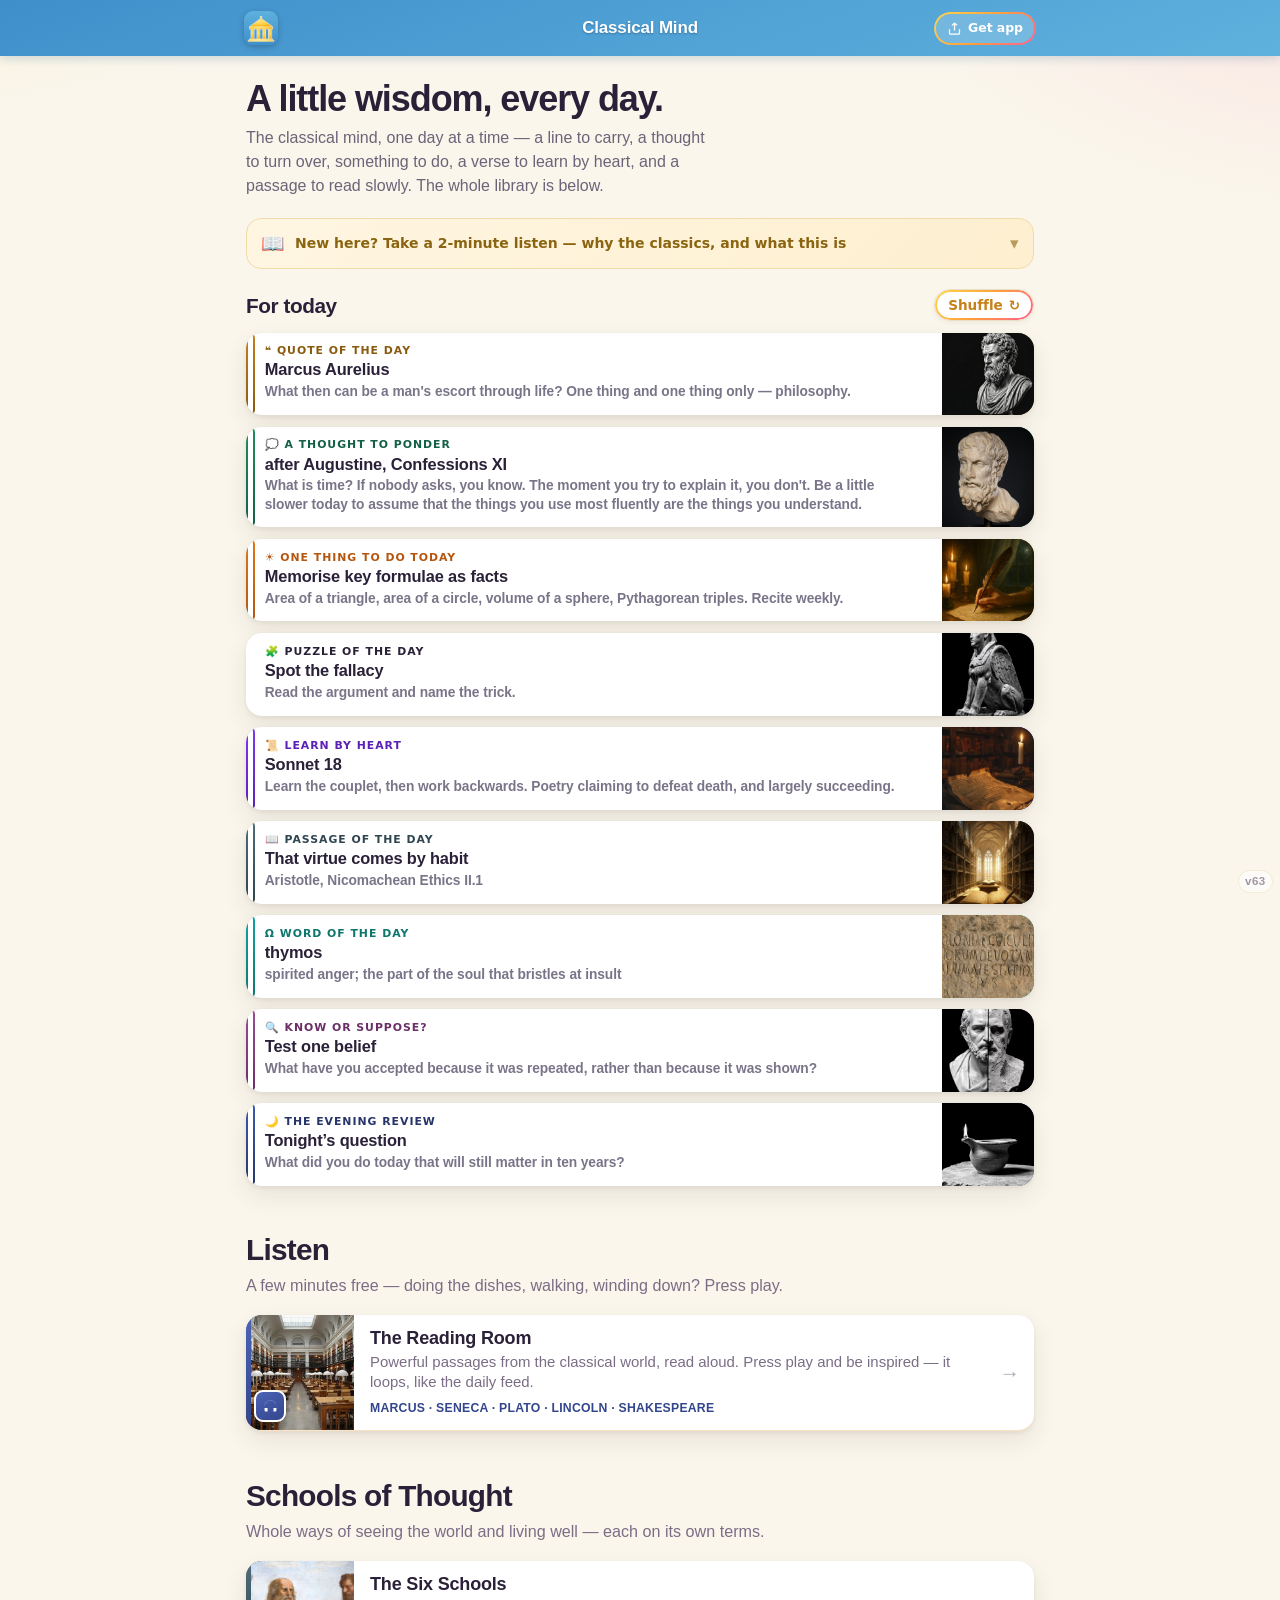
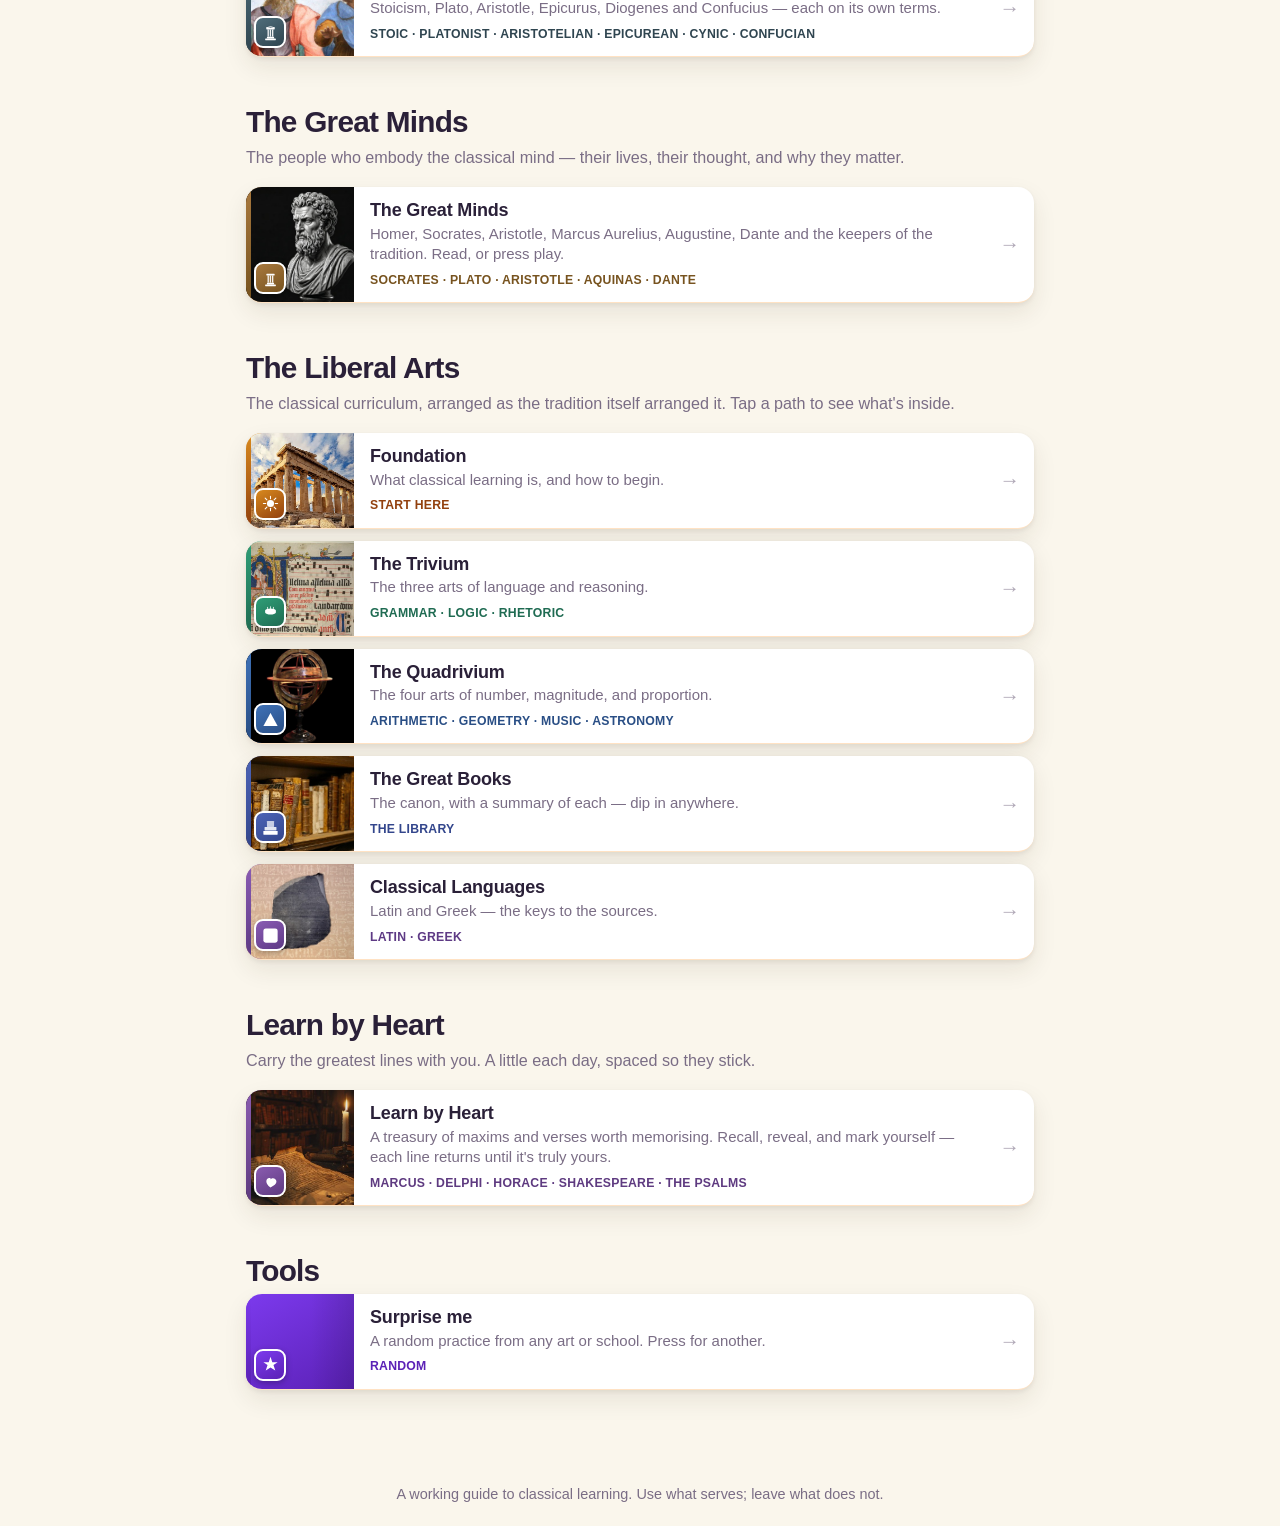
==== index.html @ 376ff067 "The toggle now reloads: iOS samples the status bar colour once per page load The user has been descr" ====
<!DOCTYPE html>
<html lang="en">
<head>
  <meta charset="UTF-8">
  <meta name="viewport" content="width=device-width, initial-scale=1.0, viewport-fit=cover">
  <meta name="theme-color" content="#3F8FCB">
  <title>Classical Mind — a little wisdom every day</title>
  <link rel="manifest" href="manifest.json">
  <link rel="icon" type="image/png" href="icon-192.png">
  <link rel="apple-touch-icon" href="apple-touch-icon.png">
  <link rel="stylesheet" href="assets/style.css?v63">
  <style>
    /* ---- App bar ---- */
    body{ --gold:#E7A83C; --gold-deep:#C6811A; --grad-gold:linear-gradient(135deg,#E7A83C,#C6811A);
          --sky:#5FB1DD; --sky-deep:#3F8FCB; --grad-sky-app:linear-gradient(160deg,#3F8FCB,#5FB1DD); }   /* starts at --chrome so the band and the bar meet with no seam */
    .appbar{ background:var(--grad-sky-app); box-shadow:0 2px 10px rgba(31,90,140,.22); position:sticky; top:0; z-index:40; }
    .appbar .row{ display:grid; grid-template-columns:1fr auto 1fr; align-items:center; height:56px; max-width:820px; margin:0 auto; padding:0 14px; }
    .appbar .abico{ width:34px; height:34px; border-radius:9px; justify-self:start; box-shadow:0 2px 6px rgba(0,0,0,.22); }
    .appbar .brand{ justify-self:center; font-weight:800; font-size:17px; letter-spacing:-.01em; color:#fff; text-shadow:0 1px 2px rgba(18,58,96,.4); }
    .appbar .hbtn{ justify-self:end; display:inline-flex; align-items:center; gap:6px; color:#fff; background:rgba(255,255,255,.18); border:0; cursor:pointer; font:700 12.5px/1 -apple-system,system-ui,sans-serif; padding:9px 13px; border-radius:999px; }
    .appbar .hbtn svg{ width:15px; height:15px; }
    @media(max-width:440px){ .appbar .hbtn span{ display:none; } }

    .launcher-main{ max-width:820px; margin:0 auto; padding:18px 16px 40px; }

    /* ---- Compact hero ---- */
    .cm-hero{ margin:6px 0 20px; }
    .cm-hero h1{ font-weight:800; font-size:clamp(26px,6.5vw,36px); letter-spacing:-.03em; line-height:1.05; margin:0; color:var(--ink,#2A2038); }
    .cm-hero p{ margin:.5em 0 0; font-size:16px; line-height:1.5; color:#6b6478; max-width:52ch; }

    /* ---- "New here?" welcome ---- */
    .welcome{ margin:0 0 20px; border-radius:15px; overflow:hidden; background:linear-gradient(135deg,#FFF6E2,#FDEFCF); border:1.5px solid #F0DCA8; }
    .welcome[open]{ background:var(--paper-card); border-color:#EADFC6; box-shadow:0 2px 4px rgba(60,45,20,.06),0 10px 24px rgba(60,45,20,.08); }
    .welcome-sum{ list-style:none; cursor:pointer; display:flex; align-items:center; gap:10px; padding:12px 14px; color:#8A6410; }
    .welcome-sum::-webkit-details-marker{ display:none; }
    .welcome[open] .welcome-sum{ color:var(--ink,#2A2038); border-bottom:1px solid #EADFC6; }
    .wl-badge{ font-size:19px; line-height:1; }
    .wl-sumtxt{ flex:1; font:600 14px/1.35 -apple-system,system-ui,sans-serif; } .wl-sumtxt b{ font-weight:800; }
    .wl-chev{ transition:transform .2s; opacity:.6; } .welcome[open] .wl-chev{ transform:rotate(180deg); }
    .welcome-body{ padding:14px 15px 16px; font-size:15px; line-height:1.55; color:#4d4658; }
    .welcome-body p{ margin:0 0 .7em; } .welcome-body p:last-child{ margin-bottom:0; }
    .welcome-body b{ color:var(--ink,#2A2038); }
    .wl-play{ display:inline-flex; align-items:center; gap:9px; border:0; cursor:pointer; background:var(--grad-sky-app); color:#fff; font:800 14.5px -apple-system,system-ui,sans-serif; padding:.7em 1.25em; border-radius:999px; margin:0 0 13px; box-shadow:0 4px 13px rgba(46,132,189,.32); transition:transform .15s ease; }
    .wl-play:hover{ transform:translateY(-1px); } .wl-play:active{ transform:scale(.97); }
    .wl-play:disabled{ opacity:.55; cursor:default; box-shadow:none; }
    .wl-play .wl-play-ic{ font-size:11px; }

    /* ---- "For today" feed ---- */
    .today-head{ display:flex; align-items:center; justify-content:space-between; margin:0 0 12px; }
    .daily-lead{ font-weight:800; font-size:1.22em; letter-spacing:-.02em; color:var(--ink,#2A2038); }
    .today-shuffle{ cursor:pointer; font:800 .8em -apple-system,system-ui,sans-serif; color:var(--gold-deep); background:var(--paper-card); border:1.5px solid #EADFC6; border-radius:999px; display:inline-flex; gap:.45em; align-items:center; padding:.5em .95em; box-shadow:0 2px 4px rgba(60,45,20,.06); transition:transform .15s ease, border-color .15s ease; }
    .today-shuffle:hover{ border-color:var(--gold); } .today-shuffle:active{ transform:scale(.95); }
    .today-list{ display:flex; flex-direction:column; gap:.7em; margin-bottom:30px; }
    .today-bar{ position:relative; display:flex; align-items:stretch; width:100%; border:none; padding:0; cursor:pointer; text-align:left; background:var(--paper-card); border-radius:16px; overflow:hidden; box-shadow:0 2px 4px rgba(60,45,20,.07),0 10px 24px rgba(60,45,20,.09); transition:transform .15s cubic-bezier(0.34,1.56,0.64,1), box-shadow .15s ease; }
    .today-bar::before{ content:""; position:absolute; left:0; top:0; bottom:0; width:5px; z-index:3; background:linear-gradient(180deg,var(--tc),var(--tcd)); }
    .today-bar:hover{ transform:translateY(-2px); box-shadow:0 6px 16px rgba(60,45,20,.13); }
    .today-bar:active{ transform:scale(.99); }
    .today-bar .tb-text{ flex:1; min-width:0; padding:.85em 1em .85em 1.2em; display:flex; flex-direction:column; justify-content:center; gap:.22em; }
    .today-bar .tb-kicker{ font:800 .64rem/1 -apple-system,system-ui,sans-serif; letter-spacing:.09em; text-transform:uppercase; color:var(--tcd); display:inline-flex; gap:.4em; align-items:center; }
    .today-bar .tb-title{ font-weight:800; font-size:1.05em; letter-spacing:-.01em; color:var(--ink,#2A2038); line-height:1.18; overflow:hidden; text-overflow:ellipsis; white-space:nowrap; }
    .today-bar .tb-teaser{ font-size:.88em; color:#7a7488; line-height:1.34; display:-webkit-box; -webkit-line-clamp:2; -webkit-box-orient:vertical; overflow:hidden; }
    .today-bar .tb-photo{ flex:none; width:92px; align-self:stretch; position:relative; overflow:hidden; background:linear-gradient(150deg,var(--tc),var(--tcd)); }
    .today-bar .tb-glyph{ position:absolute; inset:0; display:grid; place-items:center; font-size:2rem; color:#fff; z-index:0; filter:drop-shadow(0 1px 2px rgba(0,0,0,.3)); }
    .today-bar .tb-photo img{ position:absolute; inset:0; width:100%; height:100%; object-fit:cover; z-index:1; }

    /* ---- Daily modal — always centred, generous space all around, scrolls inside ---- */
    .cm-modal-overlay{ position:fixed; inset:0; z-index:80; background:rgba(30,22,15,.55); backdrop-filter:blur(4px); -webkit-backdrop-filter:blur(4px); display:flex; align-items:center; justify-content:center;
      padding:max(36px,calc(env(safe-area-inset-top) + 20px)) 24px max(36px,calc(env(safe-area-inset-bottom) + 20px)); opacity:0; pointer-events:none; transition:opacity .2s ease; }
    .cm-modal-overlay.open{ opacity:1; pointer-events:auto; }
    .cm-modal{ position:relative; width:100%; max-width:440px; max-height:100%; overflow-y:auto; -webkit-overflow-scrolling:touch; background:var(--paper-card); border-radius:22px; box-shadow:0 24px 64px rgba(0,0,0,.38);
      transform:scale(.9); opacity:0; transition:transform .26s cubic-bezier(0.34,1.56,0.64,1), opacity .18s ease; }
    .cm-modal-overlay.open .cm-modal{ transform:scale(1); opacity:1; }
    .cm-mhead{ padding:22px 22px 16px; color:#fff; background:linear-gradient(140deg,var(--mc,#C6811A),var(--mcd,#8A5A0F)); }
    .cm-mkicker{ display:inline-flex; align-items:center; gap:.5em; font:800 11px/1 -apple-system,system-ui,sans-serif; letter-spacing:.1em; text-transform:uppercase; opacity:.95; }
    .cm-mtitle{ margin:.5em 0 0; font-weight:800; font-size:clamp(22px,5.5vw,28px); letter-spacing:-.02em; line-height:1.12; }
    .cm-mbody{ padding:20px 22px 26px; color:#3a3448; font-size:16px; line-height:1.6; }
    .cm-mbody p{ margin:0 0 .9em; } .cm-mbody p:last-child{ margin-bottom:0; }
    .cm-quote{ font-size:1.28em; font-weight:600; line-height:1.4; color:var(--ink,#2A2038); }
    .cm-verse{ white-space:pre-wrap; font-size:1.05em; line-height:1.55; color:var(--ink,#2A2038); }
    .cm-source{ margin-top:.4em; font-weight:700; color:var(--mcd,#8A5A0F); }
    .cm-note{ margin-top:1em; padding-top:.9em; border-top:1px solid #EEE7DA; font-size:.92em; color:#7a7488; font-style:italic; }
    .cm-word-line{ display:flex; gap:.6em; margin:0 0 .55em; font-size:.98em; }
    .cm-word-line b{ flex:none; width:5.5em; color:var(--mcd,#8A5A0F); }
    .cm-morelink{ display:inline-block; margin-top:1.1em; font:800 14px -apple-system,system-ui,sans-serif; color:#fff; background:linear-gradient(140deg,var(--mc,#C6811A),var(--mcd,#8A5A0F)); padding:.6em 1.15em; border-radius:999px; text-decoration:none; }
    .cm-opts{ display:grid; gap:.55em; margin:1.2em 0 .2em; }
    .cm-opt{ text-align:left; cursor:pointer; font:700 15px -apple-system,system-ui,sans-serif; color:var(--ink,#2A2038);
      background:var(--paper-card); border:1.8px solid #E4DED6; padding:.8em 1em; border-radius:14px; line-height:1.35;
      transition:transform .18s cubic-bezier(0.34,1.56,0.64,1), border-color .18s, background .18s; }
    .cm-opt:not(:disabled):hover{ transform:translateY(-2px); border-color:var(--mc,#D6455E); }
    .cm-opt:disabled{ cursor:default; }
    .cm-opt.right{ border-color:#1F8F5E; background:var(--ok-soft); color:var(--ok-ink); }
    .cm-opt.wrong{ opacity:.55; }
    .cm-opt.chosen.wrong{ opacity:1; border-color:#D6455E; background:var(--bad-soft); color:var(--bad-ink); }
    .cm-opt .mark{ float:right; font-weight:900; }
    .cm-explain{ margin-top:1.1em; padding:.9em 1.05em; border-radius:14px; background:var(--paper-surface);
      border-left:4px solid var(--mc,#D6455E); font-size:.97em; line-height:1.5; }
    .cm-read{ display:inline-flex; align-items:center; gap:.5em; margin-top:1.1em; margin-right:.6em; cursor:pointer; font:800 14px -apple-system,system-ui,sans-serif; color:var(--mcd,#8A5A0F); background:var(--paper-card); border:1.6px solid currentColor; padding:.55em 1.05em; border-radius:999px; }
    .cm-mclose{ position:absolute; top:14px; right:14px; z-index:2; width:34px; height:34px; border-radius:50%; border:0; cursor:pointer; background:rgba(255,255,255,.22); color:#fff; font-size:20px; line-height:34px; text-align:center; }

    /* ---- School photo tiles (Conscious Parenting style) ---- */
    .stile{ position:relative; display:block; text-decoration:none; background:var(--paper-card); border-radius:18px; overflow:hidden; box-shadow:0 2px 4px rgba(60,45,20,.07),0 12px 26px rgba(60,45,20,.10); transition:transform .16s cubic-bezier(.34,1.56,.64,1), box-shadow .16s ease; }
    .stile::before{ content:""; position:absolute; inset:0; border-radius:inherit; padding:2px; background:linear-gradient(135deg,var(--c),var(--cd)); -webkit-mask:linear-gradient(#000 0 0) content-box,linear-gradient(#000 0 0); -webkit-mask-composite:xor; mask-composite:exclude; pointer-events:none; z-index:4; }
    .stile:hover{ transform:translateY(-3px); box-shadow:0 8px 20px rgba(60,45,20,.16); }
    .stile:active{ transform:scale(.99); }
    .stile-photo{ position:relative; height:118px; background:linear-gradient(150deg,var(--c),var(--cd)); overflow:hidden; }
    .stile-photo img{ width:100%; height:100%; object-fit:cover; display:block; }
    .stile-photo::after{ content:""; position:absolute; inset:0; background:linear-gradient(180deg,rgba(0,0,0,0) 52%,rgba(0,0,0,.30)); }
    .stile-badge{ position:absolute; left:13px; top:94px; z-index:3; width:46px; height:46px; border-radius:13px; background:linear-gradient(150deg,var(--c),var(--cd)); display:grid; place-items:center; box-shadow:0 3px 9px rgba(0,0,0,.26); border:2.5px solid #fff; }
    .stile-badge svg{ width:27px; height:27px; color:#fff; }
    .stile-body{ padding:28px 15px 15px; }
    .stile-name{ font-weight:800; font-size:1.08em; letter-spacing:-.01em; color:var(--ink,#2A2038); }
    .stile-tagline{ margin-top:.22em; font-size:.9em; line-height:1.35; color:#6b6478; }
  </style>
  <meta name="apple-mobile-web-app-capable" content="yes">
  <!-- "default" — the same as Days Out NI, which follows the theme correctly on
       this phone. iOS owns an opaque status bar and paints it from the live
       <meta name="theme-color">, which theme.js keeps in step. An earlier build
       used "black-translucent" so the page could paint that band itself; the
       device reported safe-area-inset-top as 0px, proving the web view never
       ran under the clock and the band was never the page's to paint. -->
  <meta name="apple-mobile-web-app-status-bar-style" content="default">
  <script>
    /* Before first paint: set the theme and the chrome colour, so the bar is
       right on the very first frame rather than flicking after load. */
    (function () {
      var CHROME = { light: '#3F8FCB', dark: '#12252F' }, t = null;
      try { t = localStorage.getItem('theme'); } catch (e) {}
      if (t !== 'dark' && t !== 'light') {
        t = (window.matchMedia && matchMedia('(prefers-color-scheme: dark)').matches) ? 'dark' : 'light';
      }
      document.documentElement.setAttribute('data-theme', t);
      var m = document.querySelector('meta[name="theme-color"]');
      if (m) m.setAttribute('content', CHROME[t]);
    })();
  </script>
</head>
<body class="launcher">
  <div class="appbar">
    <div class="row">
      <img src="icon-192.png" alt="" class="abico">
      <span class="brand">Classical Mind</span>
      <button class="hbtn" onclick="openInstall()" title="Add to Home Screen">
        <svg viewBox="0 0 24 24" fill="none" stroke="currentColor" stroke-width="2"><path d="M12 3v12M12 3l-4 4M12 3l4 4"/><path d="M4 13v6a2 2 0 002 2h12a2 2 0 002-2v-6"/></svg>
        <span>Get app</span>
      </button>
    </div>
  </div>

  <main class="launcher-main">

    <div class="cm-hero">
      <h1>A little wisdom, every day.</h1>
      <p>The classical mind, one day at a time — a line to carry, a thought to turn over, something to do, a verse to learn by heart, and a passage to read slowly. The whole library is below.</p>
    </div>

    <details class="welcome" id="welcomeBox">
      <summary class="welcome-sum">
        <span class="wl-badge" aria-hidden="true">📖</span>
        <span class="wl-sumtxt"><b>New here?</b> Take a 2-minute listen — why the classics, and what this is</span>
        <span class="wl-chev" aria-hidden="true">▾</span>
      </summary>
      <div class="welcome-body">
        <button type="button" class="wl-play" id="wlPlay">
          <span class="wl-play-ic" aria-hidden="true">▶</span><span id="wlPlayLabel">Listen · 2 min</span>
        </button>
        <p>For more than two thousand years, the finest minds who ever lived wrote down what they learned about how to think, how to live, and how to be free. This is your way in — the <b>classical mind</b>, a little at a time.</p>
        <p>The people who drank from this well didn't just know things. They knew themselves, understood others, and saw the world clearly. It built civilisations, raised the great architects, and formed the founders of the freest nations in history.</p>
        <p><b>The whole method:</b> read the quote, sit with the thought, learn one line by heart. A little, every day, for the rest of your life.</p>
        <audio id="wlAudio" src="assets/audio/welcome.mp3" preload="none"></audio>
      </div>
    </details>

    <section class="daily-feed" aria-label="For today">
      <div class="today-head">
        <div class="daily-lead">For today</div>
        <button class="today-shuffle" id="todayShuffle" type="button">Shuffle <span aria-hidden="true">↻</span></button>
      </div>
      <div class="today-list" id="todayGrid"></div>
    </section>

    <section class="tile-section">
      <h2 class="tile-section-title">Listen</h2>
      <p class="tile-section-sub">A few minutes free — doing the dishes, walking, winding down? Press play.</p>
      <div class="rtile-list">
        <a href="listen.html" class="rtile" style="--c:#4C63B6;--cd:#33468C;">
          <span class="rtile-photo"><img src="assets/sub/reading.jpg" alt="" loading="lazy" onerror="this.remove()"><span class="rtile-ic"><svg viewBox="0 0 64 64"><path d="M32 12 C20 12 12 21 12 32 v13 a4 4 0 0 0 4 4 h6 V37 h-10 v-5 a20 20 0 0 1 40 0 v5 H42 v12 h6 a4 4 0 0 0 4 -4 V32 C52 21 44 12 32 12 Z" fill="currentColor"/></svg></span></span>
          <span class="rtile-body">
            <span class="rtile-name">The Reading Room</span>
            <span class="rtile-tagline">Powerful passages from the classical world, read aloud. Press play and be inspired — it loops, like the daily feed.</span>
            <span class="rtile-count">Marcus · Seneca · Plato · Lincoln · Shakespeare</span>
          </span>
          <span class="rtile-chev" aria-hidden="true">→</span>
        </a>
      </div>
    </section>

    <section class="tile-section">
      <h2 class="tile-section-title">Schools of Thought</h2>
      <p class="tile-section-sub">Whole ways of seeing the world and living well — each on its own terms.</p>
      <div class="rtile-list" id="schools-cat"></div>
    </section>

    <section class="tile-section">
      <h2 class="tile-section-title">The Great Minds</h2>
      <p class="tile-section-sub">The people who embody the classical mind — their lives, their thought, and why they matter.</p>
      <div class="rtile-list">
        <a href="masters.html" class="rtile" style="--c:#A9793E;--cd:#77531F;">
          <span class="rtile-photo"><img src="assets/daily/quote.jpg" alt="" loading="lazy" onerror="this.remove()"><span class="rtile-ic"><svg viewBox="0 0 64 64"><g><rect x="18" y="16" width="28" height="6" rx="1.5" fill="currentColor"/><rect x="20" y="46" width="24" height="6" rx="1.5" fill="currentColor"/><rect x="14" y="52" width="36" height="6" rx="1.5" fill="currentColor"/><g fill="currentColor" opacity="0.92"><rect x="22" y="22" width="4.5" height="24"/><rect x="29.5" y="22" width="4.5" height="24"/><rect x="37" y="22" width="4.5" height="24"/></g></g></svg></span></span>
          <span class="rtile-body">
            <span class="rtile-name">The Great Minds</span>
            <span class="rtile-tagline">Homer, Socrates, Aristotle, Marcus Aurelius, Augustine, Dante and the keepers of the tradition. Read, or press play.</span>
            <span class="rtile-count">Socrates · Plato · Aristotle · Aquinas · Dante</span>
          </span>
          <span class="rtile-chev" aria-hidden="true">→</span>
        </a>
      </div>
    </section>

    <section class="tile-section">
      <h2 class="tile-section-title">The Liberal Arts</h2>
      <p class="tile-section-sub">The classical curriculum, arranged as the tradition itself arranged it. Tap a path to see what's inside.</p>
      <div class="rtile-list" id="arts-cats"></div>
    </section>

    <section class="tile-section">
      <h2 class="tile-section-title">Learn by Heart</h2>
      <p class="tile-section-sub">Carry the greatest lines with you. A little each day, spaced so they stick.</p>
      <div class="rtile-list">
        <a href="memory.html" class="rtile" style="--c:#8A5CB0;--cd:#5E3A80;">
          <span class="rtile-photo"><img src="assets/daily/verse.jpg" alt="" loading="lazy" onerror="this.remove()"><span class="rtile-ic"><svg viewBox="0 0 64 64"><path d="M32 52 C12 38 16 20 28 20 c4 0 6 2 4 5 c6 -8 20 -4 20 8 C52 40 44 46 32 52 Z" fill="currentColor"/></svg></span></span>
          <span class="rtile-body">
            <span class="rtile-name">Learn by Heart</span>
            <span class="rtile-tagline">A treasury of maxims and verses worth memorising. Recall, reveal, and mark yourself — each line returns until it's truly yours.</span>
            <span class="rtile-count">Marcus · Delphi · Horace · Shakespeare · the Psalms</span>
          </span>
          <span class="rtile-chev" aria-hidden="true">→</span>
        </a>
      </div>
    </section>

    <section class="tile-section">
      <h2 class="tile-section-title">Tools</h2>
      <div class="rtile-list" id="tools-list"></div>
    </section>

  </main>

  <footer class="launcher-footer">
    A working guide to classical learning. Use what serves; leave what does not.
  </footer>

  <!-- Daily modal (built once, filled on demand) -->
  <div class="cm-modal-overlay" id="cmModal" aria-hidden="true">
    <div class="cm-modal" role="dialog" aria-modal="true">
      <button class="cm-mclose" id="cmClose" aria-label="Close">×</button>
      <div class="cm-mhead"><span class="cm-mkicker" id="cmKicker"></span><h2 class="cm-mtitle" id="cmTitle"></h2></div>
      <div class="cm-mbody" id="cmBody"></div>
    </div>
  </div>

  <script src="assets/arts-data.js"></script>
  <script src="assets/schools-data.js"></script>
  <script src="assets/daily-data.js"></script>
  <script src="assets/today-extra-data.js"></script>
  <script src="assets/examine-data.js"></script>
  <script src="assets/tryit-data.js"></script>
  <script src="assets/fallacies-data.js"></script>
  <script src="assets/reader.js"></script>
  <script src="assets/app.js"></script>
  <script>
    // ---------- Tile launcher ----------
    const ICONS = {
      sun: `<circle cx="32" cy="32" r="12" fill="currentColor"/><circle cx="28" cy="28" r="4" fill="rgba(255,255,255,0.4)"/><g stroke="currentColor" stroke-width="3.5" stroke-linecap="round"><line x1="32" y1="8" x2="32" y2="16"/><line x1="32" y1="48" x2="32" y2="56"/><line x1="8" y1="32" x2="16" y2="32"/><line x1="48" y1="32" x2="56" y2="32"/><line x1="14" y1="14" x2="20" y2="20"/><line x1="44" y1="44" x2="50" y2="50"/><line x1="14" y1="50" x2="20" y2="44"/><line x1="44" y1="20" x2="50" y2="14"/></g>`,
      leaf: `<g transform="translate(0,-2) rotate(-12 32 34)"><path d="M32 8 C 18 12 12 28 16 42 C 20 52 28 56 32 56 C 36 56 44 52 48 42 C 52 28 46 12 32 8 Z" fill="currentColor"/><path d="M32 8 L32 56" stroke="rgba(255,255,255,0.6)" stroke-width="1.5" stroke-linecap="round"/></g>`,
      scales: `<g><line x1="32" y1="12" x2="32" y2="52" stroke="currentColor" stroke-width="3" stroke-linecap="round"/><line x1="14" y1="20" x2="50" y2="20" stroke="currentColor" stroke-width="3" stroke-linecap="round"/><circle cx="32" cy="12" r="3" fill="currentColor"/><circle cx="32" cy="52" r="4" fill="currentColor"/><path d="M14 20 L8 32 L20 32 Z" fill="currentColor"/><path d="M50 20 L44 32 L56 32 Z" fill="currentColor"/></g>`,
      mouth: `<g><path d="M14 28 Q 18 22 32 22 Q 46 22 50 28 L 50 36 Q 46 42 32 42 Q 18 42 14 36 Z" fill="currentColor"/><path d="M14 32 Q 32 38 50 32" stroke="rgba(255,255,255,0.6)" stroke-width="2" fill="none"/><path d="M22 22 L 22 18 M32 22 L 32 16 M42 22 L 42 18" stroke="currentColor" stroke-width="2.5" stroke-linecap="round"/></g>`,
      numerals: `<g><rect x="10" y="10" width="44" height="44" rx="6" fill="currentColor"/><text x="32" y="32" text-anchor="middle" dominant-baseline="middle" font-size="14" font-weight="800" font-family="Georgia, serif" fill="white">I II III</text><text x="32" y="46" text-anchor="middle" dominant-baseline="middle" font-size="14" font-weight="800" font-family="Georgia, serif" fill="white">IV V VI</text></g>`,
      triangle: `<g><polygon points="32,10 56,54 8,54" fill="currentColor"/><line x1="32" y1="10" x2="32" y2="54" stroke="rgba(255,255,255,0.45)" stroke-width="1.5"/></g>`,
      lyre: `<g><path d="M16 14 Q 12 32 20 50" stroke="currentColor" stroke-width="4" fill="none" stroke-linecap="round"/><path d="M48 14 Q 52 32 44 50" stroke="currentColor" stroke-width="4" fill="none" stroke-linecap="round"/><line x1="22" y1="20" x2="42" y2="20" stroke="currentColor" stroke-width="3" stroke-linecap="round"/><g stroke="rgba(255,255,255,0.7)" stroke-width="1.5"><line x1="27" y1="20" x2="27" y2="48"/><line x1="32" y1="20" x2="32" y2="48"/><line x1="37" y1="20" x2="37" y2="48"/></g><path d="M18 48 Q 32 56 46 48" stroke="currentColor" stroke-width="4" fill="none" stroke-linecap="round"/></g>`,
      star: `<g><polygon points="32,6 38,24 56,24 42,34 48,52 32,42 16,52 22,34 8,24 26,24" fill="currentColor"/></g>`,
      books: `<g><rect x="8" y="44" width="48" height="12" rx="1.5" fill="currentColor"/><rect x="12" y="30" width="40" height="12" rx="1.5" fill="currentColor" opacity="0.85"/><rect x="20" y="10" width="24" height="20" rx="1.5" fill="currentColor" opacity="0.7"/></g>`,
      alpha: `<g><rect x="8" y="8" width="48" height="48" rx="8" fill="currentColor"/><text x="32" y="40" text-anchor="middle" font-size="32" font-weight="800" font-family="Georgia, serif" fill="white">Αα</text></g>`,
      column: `<g><rect x="18" y="16" width="28" height="6" rx="1.5" fill="currentColor"/><rect x="20" y="46" width="24" height="6" rx="1.5" fill="currentColor"/><rect x="14" y="52" width="36" height="6" rx="1.5" fill="currentColor"/><g fill="currentColor" opacity="0.92"><rect x="22" y="22" width="4.5" height="24"/><rect x="29.5" y="22" width="4.5" height="24"/><rect x="37" y="22" width="4.5" height="24"/></g><path d="M18 16 Q 32 8 46 16" fill="none" stroke="currentColor" stroke-width="3" stroke-linecap="round"/></g>`
    };

    function buildTile(a){
      if (a.image) {
        return `<a href="art.html?id=${a.id}" class="stile" style="--c:${a.color};--cd:${a.colorDeep};--cs:${a.colorSoft};">
          <div class="stile-photo"><img src="${a.image}" alt="" loading="lazy" onerror="this.remove()"></div>
          <div class="stile-badge"><svg viewBox="0 0 64 64">${ICONS[a.icon] || ICONS.sun}</svg></div>
          <div class="stile-body">
            <div class="stile-name">${a.name}</div>
            <div class="stile-tagline">${a.tagline}</div>
          </div>
        </a>`;
      }
      return `<a href="art.html?id=${a.id}" class="tile" style="--c:${a.color};--cd:${a.colorDeep};--cs:${a.colorSoft};">
          <div class="tile-icon-wrap"><svg viewBox="0 0 64 64" class="tile-icon">${ICONS[a.icon] || ICONS.sun}</svg></div>
          <div class="tile-body">
            <div class="tile-name">${a.name}</div>
            <div class="tile-tagline">${a.tagline}</div>
            <div class="tile-era">${a.group}</div>
          </div>
        </a>`;
    }
    function fillGroup(id, group){
      const el = document.getElementById(id); if(!el) return;
      el.innerHTML = window.ARTS.filter(a => a.group === group).map(buildTile).join('');
    }
    // The liberal arts, grouped as categories. Multi-art paths (Trivium,
    // Quadrivium) open a submenu (category.html); single arts link straight in.
    const CATEGORIES = [
      { name:'Foundation', tagline:'What classical learning is, and how to begin.', count:'Start here', href:'art.html?id=foundation', image:'assets/arts/foundation.jpg', icon:'sun', color:'#D98A1E', colorDeep:'#92400E' },
      { name:'The Trivium', tagline:'The three arts of language and reasoning.', count:'Grammar · Logic · Rhetoric', href:'category.html?id=trivium', image:'assets/arts/trivium.jpg', icon:'mouth', color:'#2F9E77', colorDeep:'#1F6B52' },
      { name:'The Quadrivium', tagline:'The four arts of number, magnitude, and proportion.', count:'Arithmetic · Geometry · Music · Astronomy', href:'category.html?id=quadrivium', image:'assets/arts/quadrivium.jpg', icon:'triangle', color:'#3F72B8', colorDeep:'#294E85' },
      { name:'The Great Books', tagline:'The canon, with a summary of each — dip in anywhere.', count:'The library', href:'greatbooks.html', image:'assets/arts/great-books.jpg', icon:'books', color:'#4C63B6', colorDeep:'#33468C' },
      { name:'Classical Languages', tagline:'Latin and Greek — the keys to the sources.', count:'Latin · Greek', href:'art.html?id=languages', image:'assets/arts/languages.jpg', icon:'alpha', color:'#8A5CB4', colorDeep:'#5E3A85' },
    ];
    const TOOLS = [
      { name:'Surprise me', tagline:'A random practice from any art or school. Press for another.', count:'Random', href:'random.html', image:'', icon:'star', color:'#7C3AED', colorDeep:'#5B21B6' },
    ];
    function rtile(c){
      const icon = ICONS[c.icon] || ICONS.sun;
      return `<a href="${c.href}" class="rtile" style="--c:${c.color};--cd:${c.colorDeep};">
          <span class="rtile-photo">${c.image ? `<img src="${c.image}" alt="" loading="lazy" onerror="this.remove()">` : ''}<span class="rtile-ic"><svg viewBox="0 0 64 64">${icon}</svg></span></span>
          <span class="rtile-body">
            <span class="rtile-name">${c.name}</span>
            <span class="rtile-tagline">${c.tagline}</span>
            <span class="rtile-count">${c.count}</span>
          </span>
          <span class="rtile-chev" aria-hidden="true">→</span>
        </a>`;
    }
    // Schools of Thought — its own tab: one tile into the full set.
    const SCHOOLS_CAT = { name:'The Six Schools', tagline:'Stoicism, Plato, Aristotle, Epicurus, Diogenes and Confucius — each on its own terms.', count:'Stoic · Platonist · Aristotelian · Epicurean · Cynic · Confucian', href:'category.html?id=schools', image:'assets/schools/platonism.jpg', icon:'column', color:'#4F6D7A', colorDeep:'#2F4550' };
    document.getElementById('schools-cat').innerHTML = rtile(SCHOOLS_CAT);
    document.getElementById('arts-cats').innerHTML = CATEGORIES.map(rtile).join('');
    document.getElementById('tools-list').innerHTML = TOOLS.map(rtile).join('');

    // ---------- "For today" feed ----------
    (function(){
      const esc = s => String(s == null ? '' : s).replace(/[&<>"]/g, c => ({'&':'&amp;','<':'&lt;','>':'&gt;','"':'&quot;'}[c]));
      const dayNum = Math.floor(Date.now() / 86400000);
      const pick = (arr, off) => arr && arr.length ? arr[(((dayNum + off) % arr.length) + arr.length) % arr.length] : null;
      const el = id => document.getElementById(id);
      const byId = id => (window.ARTS || []).find(a => a.id === id);

      // Daily puzzle pool. Built from exercises ALREADY written elsewhere in the app —
      // the multiple-choice drills in tryit-data.js and the worked examples in
      // fallacies-data.js — so the feed surfaces work that was previously buried
      // inside the category pages. Nothing is duplicated.
      const PUZZLES = [];
      // Some drills are a bare noun phrase that only makes sense under the heading
      // it sits below on its own page ("A cup of water when you are thirsty").
      // On the feed they arrive alone, so they get their question restored.
      const LEADIN = {
        stoicism:     'Is this in your power, or not?',
        cynicism:     'Is this according to nature, or only convention?',
        epicureanism: 'Which kind of desire is this?'
      };
      const byTopic = {};
      Object.keys(window.TRYIT || {}).forEach(topic => {
        (window.TRYIT[topic].exercises || []).forEach(ex => {
          if (ex.type !== 'choice' || !ex.options || ex.options.length < 2) return;
          // Drop anything that leans on the exercise before it — on the feed there isn't one.
          if (/^(And|Now|Then)\b/.test(ex.q)) return;
          const art = (window.ARTS || []).find(a => a.id === topic)
                   || (window.SCHOOLS || []).find(a => a.id === topic);
          const q = ex.q.includes('?') ? ex.q
                  : ex.q + (LEADIN[topic] ? '\n\n' + LEADIN[topic] : '');
          (byTopic[topic] = byTopic[topic] || []).push({
            q, options: ex.options, answer: ex.answer, explain: ex.explain, topic,
            kind: art ? art.name : topic.replace(/-/g, ' ')
          });
        });
      });
      const fallacyPuzzles = [];
      (window.FALLACIES || []).forEach((f, fi) => {
        const others = (window.FALLACIES || []).filter(x => x.id !== f.id);
        (f.examples || []).forEach((example, ei) => {
          // Distractors picked by a fixed offset, so the same puzzle shows all day.
          const seed = fi * 7 + ei * 3;
          const opts = [others[seed % others.length].name,
                        others[(seed + 6) % others.length].name,
                        others[(seed + 13) % others.length].name];
          const slot = seed % 4;
          opts.splice(slot, 0, f.name);
          fallacyPuzzles.push({ q: '\u201C' + example + '\u201D\n\nWhich fallacy is this?',
                         options: opts, answer: slot,
                         explain: f.name + ' \u2014 ' + f.definition + ' ' + f.why,
                         kind: 'Spot the fallacy', topic: 'logic' });
        });
      });

      // Spread the topics evenly so you never get a run of the same kind. Plain
      // round-robin would not do it: there are 42 fallacy puzzles against 3-6 per
      // topic, so it would leave a solid block of fallacies at the end. Instead each
      // item is given a fractional position in its own group and everything is sorted
      // by that, which mixes a big group evenly through the small ones.
      byTopic.fallacy = fallacyPuzzles;
      Object.keys(byTopic).forEach(k => {
        const g = byTopic[k];
        g.forEach((item, i) => PUZZLES.push({ ...item, _pos: (i + 0.5) / g.length }));
      });
      PUZZLES.sort((a, b) => a._pos - b._pos);

      // Same spreading trick as the puzzle pool: the topic prompts were appended in
      // a block, so today landed in the tail and served seven in a row. Sorting by
      // fractional position within each group mixes them ~1 in 3.
      const EXAMINE_MIXED = [];
      {
        const kinds = [undefined, 'topic', 'shifted'];
        const groups = kinds.map(k => (window.EXAMINE || []).filter(e => e.kind === k))
                            .filter(g => g.length);
        groups.forEach(g => g.forEach((item, i) =>
          EXAMINE_MIXED.push({ ...item, _pos: (i + 0.5) / g.length })));
        EXAMINE_MIXED.sort((a, b) => a._pos - b._pos);
      }

      // Gather every practice across all arts + schools for the "do today" card.
      const PRACTICES = [];
      (window.ARTS || []).forEach(a => {
        const p = a.sections && a.sections.practice;
        if (p && p.items) p.items.forEach(it => PRACTICES.push({ name: it.name, body: it.body, art: a.name, id: a.id }));
      });

      const ACC = {
        quote:   { c:'#C6811A', cd:'#8A5A0F' },
        think:   { c:'#1F8F5E', cd:'#146046' },
        do:      { c:'#E0781A', cd:'#B4560F' },
        verse:   { c:'#7C3AED', cd:'#5B21B6' },
        passage: { c:'#4F6D7A', cd:'#2F4550' },
        word:    { c:'#0EA5A4', cd:'#0F766E' },
        puzzle:  { c:'#D6455E', cd:'var(--bad-ink)' },
        review:  { c:'#3F5BAF', cd:'#27356B' },
        examine: { c:'#9B4D96', cd:'#6B2E68' },
      };

      // ---- Modal ----
      const modal = el('cmModal');
      const openModal = ({ type, emoji, kicker, title, html, answer }) => {
        const acc = ACC[type];
        el('cmKicker').innerHTML = `${emoji} ${esc(kicker)}`;
        el('cmTitle').textContent = title;
        el('cmBody').innerHTML = html;
        el('cmBody').dataset.answered = '0';
        if (answer != null) el('cmBody').dataset.answer = String(answer);
        const head = modal.querySelector('.cm-mhead');
        head.style.setProperty('--mc', acc.c); head.style.setProperty('--mcd', acc.cd);
        el('cmBody').style.setProperty('--mc', acc.c); el('cmBody').style.setProperty('--mcd', acc.cd);
        modal.classList.add('open'); modal.setAttribute('aria-hidden','false');
        el('cmBody').querySelectorAll('.cm-opt').forEach((btn, idx) => {
          btn.addEventListener('click', () => {
            const body = el('cmBody');
            if (body.dataset.answered === '1') return;
            body.dataset.answered = '1';
            const correct = Number(body.dataset.answer);
            body.querySelectorAll('.cm-opt').forEach((b, i) => {
              b.classList.add(i === correct ? 'right' : 'wrong');
              if (i === correct) b.insertAdjacentHTML('beforeend', '<span class="mark">\u2713</span>');
              b.disabled = true;
            });
            if (idx !== correct) btn.classList.add('chosen');
            const ex = body.querySelector('.cm-explain');
            if (ex) ex.hidden = false;
          });
        });
        const rb = el('cmBody').querySelector('.cm-read');
        if (rb && window.Reader) {
          rb.addEventListener('click', () => {
            if (window.Reader.speaking) { window.Reader.stop(); rb.textContent = '▶ Read aloud'; }
            else { window.Reader.read(rb.getAttribute('data-read') || el('cmBody').textContent); rb.textContent = '⏹ Stop'; }
          });
        }
      };
      const closeModal = () => { if (window.Reader) window.Reader.stop(); modal.classList.remove('open'); modal.setAttribute('aria-hidden','true'); };
      el('cmClose').addEventListener('click', closeModal);
      modal.addEventListener('click', e => { if (e.target === modal) closeModal(); });
      document.addEventListener('keydown', e => { if (e.key === 'Escape') closeModal(); });

      // ---- Card builder ----
      function bar(type, emoji, kicker, title, teaser, onOpen){
        const acc = ACC[type];
        const b = document.createElement('button');
        b.className = 'today-bar';
        b.style.setProperty('--tc', acc.c); b.style.setProperty('--tcd', acc.cd);
        b.innerHTML = `<span class="tb-text">
            <span class="tb-kicker">${emoji} ${esc(kicker)}</span>
            <span class="tb-title">${esc(title)}</span>
            <span class="tb-teaser">${esc(teaser)}</span>
          </span>
          <span class="tb-photo" aria-hidden="true"><span class="tb-glyph">${emoji}</span><img src="assets/daily/${type}.jpg" alt="" loading="lazy" onerror="this.remove()"></span>`;
        b.addEventListener('click', onOpen);
        return b;
      }

      function render(off){
        const grid = el('todayGrid');
        grid.innerHTML = '';
        const cards = [];

        const q = pick(window.QUOTES, off);
        if (q) {
          const school = q.school ? byId(q.school) : null;
          cards.push(bar('quote','❝','Quote of the day', q.author, q.text, () => openModal({
            type:'quote', emoji:'❝', kicker:'Quote of the day', title:q.author,
            html:`<p class="cm-quote">${esc(q.text)}</p><p class="cm-source">— ${esc(q.author)}${q.source ? ', ' + esc(q.source) : ''}</p>`
              + (school ? `<a class="cm-morelink" href="art.html?id=${school.id}">More from ${esc(school.name)} →</a>` : '')
          })));
        }

        const t = pick(window.THOUGHTS, off);
        if (t) {
          cards.push(bar('think','💭','A thought to ponder', t.source, t.text, () => openModal({
            type:'think', emoji:'💭', kicker:'A thought to ponder', title:t.source,
            html:`<p>${esc(t.text)}</p><p class="cm-source">— ${esc(t.source)}</p>`
              + `<button class="cm-read" data-read="${esc(t.text)}">▶ Read aloud</button>`
          })));
        }

        const d = pick(PRACTICES, off);
        if (d) {
          cards.push(bar('do','☀️','One thing to do today', d.name, d.body, () => openModal({
            type:'do', emoji:'☀️', kicker:'One thing to do today', title:d.name,
            html:`<p>${esc(d.body)}</p><p class="cm-source">A practice of ${esc(d.art)}</p>`
              + `<a class="cm-morelink" href="art.html?id=${d.id}&s=practice">More ${esc(d.art)} practices →</a>`
          })));
        }

        const z = pick(PUZZLES, off);
        if (z) {
          cards.push(bar('puzzle','\u{1F9E9}','Puzzle of the day', z.kind,
            z.kind === 'Spot the fallacy' ? 'Read the argument and name the trick.' : z.q,
            () => openModal({
              type:'puzzle', emoji:'\u{1F9E9}', kicker:'Puzzle of the day', title:z.kind,
              answer: z.answer,
              html: z.q.split('\n\n').map(par => `<p>${esc(par)}</p>`).join('')
                + `<div class="cm-opts">` + z.options.map(o => `<button class="cm-opt" type="button">${esc(o)}</button>`).join('') + `</div>`
                + `<p class="cm-explain" hidden>${esc(z.explain)}</p>`
                + `<a class="cm-morelink" href="${z.topic === 'logic' ? 'fallacies.html' : 'art.html?id=' + z.topic}">More like this \u2192</a>`
          })));
        }

        const v = pick(window.VERSES, off);
        if (v) {
          cards.push(bar('verse','📜','Learn by heart', v.title, v.note || v.text.split('\n')[0], () => openModal({
            type:'verse', emoji:'📜', kicker:'Learn by heart', title:v.title,
            html:`<p class="cm-verse">${esc(v.text)}</p><p class="cm-source">— ${esc(v.author)}</p>`
              + (v.note ? `<p class="cm-note">${esc(v.note)}</p>` : '')
              + `<button class="cm-read" data-read="${esc(v.text)}">▶ Read aloud</button>`
          })));
        }

        const p = pick(window.PASSAGES, off);
        if (p) {
          cards.push(bar('passage','📖','Passage of the day', p.title, p.source, () => openModal({
            type:'passage', emoji:'📖', kicker:'Passage of the day', title:p.title,
            html:`<p class="cm-source" style="margin-top:0">${esc(p.source)}</p>`
              + p.text.split('\n\n').map(par => `<p>${esc(par)}</p>`).join('')
              + `<button class="cm-read" data-read="${esc(p.text)}">▶ Read aloud</button>`
          })));
        }

        const w = pick(window.WORDS, off);
        if (w) {
          cards.push(bar('word','Ω','Word of the day', w.word, w.meaning, () => openModal({
            type:'word', emoji:'Ω', kicker:'Word of the day', title:w.word,
            html:`<div class="cm-word-line"><b>Language</b><span>${esc(w.lang)} · ${esc(w.root)}</span></div>`
              + `<div class="cm-word-line"><b>Means</b><span>${esc(w.meaning)}</span></div>`
              + `<div class="cm-word-line"><b>In English</b><span>${esc(w.english)}</span></div>`
          })));
        }

        const ex = pick(EXAMINE_MIXED, off);
        if (ex) {
          // Topic prompts announce themselves — they are the same question aimed at a
          // named subject, and the point is that it reads the same from either side.
          const exKicker = ex.kind === 'topic'   ? 'What would change your mind?'
                         : ex.kind === 'shifted' ? 'The consensus moved'
                         : 'Know or suppose?';
          const exTitle  = ex.kind === 'topic'   ? 'Either side, same question'
                         : ex.kind === 'shifted' ? 'It has moved before'
                         : 'Test one belief';
          cards.push(bar('examine','\u{1F50D}', exKicker, exTitle, ex.q, () => openModal({
            type:'examine', emoji:'\u{1F50D}', kicker:exKicker, title:exTitle,
            html:`<p class="cm-quote">${esc(ex.q)}</p>`
              + `<p class="cm-note">${esc(ex.note)}</p>`
              + `<p class="cm-source">\u2014 ${esc(ex.source)}</p>`
              + `<button class="cm-read" data-read="${esc(ex.q)}">\u25B6 Read aloud</button>`
          })));
        }

        const rv = pick(window.REVIEWS, off);
        if (rv) {
          cards.push(bar('review','\u{1F319}','The evening review', 'Tonight\u2019s question', rv.q, () => openModal({
            type:'review', emoji:'\u{1F319}', kicker:'The evening review', title:'Tonight\u2019s question',
            html:`<p class="cm-quote">${esc(rv.q)}</p>`
              + `<p class="cm-note">${esc(rv.note)}</p>`
              + `<p class="cm-source">\u2014 ${esc(rv.source)}</p>`
              + `<button class="cm-read" data-read="${esc(rv.q)}">\u25B6 Read aloud</button>`
          })));
        }

        cards.forEach(c => grid.appendChild(c));
      }

      let off = 0;
      render(off);
      const shuf = el('todayShuffle');
      if (shuf) shuf.addEventListener('click', () => { off++; render(off); });
    })();

    // "New here?" narration — play/pause, degrades gracefully if the file's missing.
    (function () {
      const audio = document.getElementById('wlAudio');
      const btn = document.getElementById('wlPlay');
      const label = document.getElementById('wlPlayLabel');
      const ic = btn && btn.querySelector('.wl-play-ic');
      if (!audio || !btn) return;
      audio.addEventListener('error', () => { btn.disabled = true; label.textContent = 'Audio coming soon'; if (ic) ic.textContent = '🔇'; });
      audio.addEventListener('ended', () => { if (ic) ic.textContent = '▶'; label.textContent = 'Listen again · 2 min'; });
      audio.addEventListener('pause', () => { if (!audio.ended && ic) { ic.textContent = '▶'; label.textContent = 'Listen · 2 min'; } });
      btn.addEventListener('click', () => {
        if (audio.paused) {
          audio.play().then(() => { if (ic) ic.textContent = '❚❚'; label.textContent = 'Pause'; })
            .catch(() => { btn.disabled = true; label.textContent = 'Audio unavailable'; });
        } else { audio.pause(); }
      });
    })();

    // ---------- PWA + install ----------
    if ('serviceWorker' in navigator) {
      // Auto-reload once when a new service worker takes control, so a fresh
      // deploy lands without a manual force-quit.
      let _reloading = false;
      navigator.serviceWorker.addEventListener('controllerchange', () => {
        if (_reloading) return; _reloading = true; location.reload();
      });
      window.addEventListener('load', () => {
        navigator.serviceWorker.register('./sw.js').then((reg) => {
          reg.update();                                  // check for a new SW now
          setInterval(() => reg.update(), 60000);        // and every minute while open
        }).catch(() => {});
      });
    }
    function shareIt(){
      const d = { title:'Classical Mind', text:'A little classical wisdom, every day.', url:location.origin + location.pathname };
      if (navigator.share) navigator.share(d).catch(() => {});
      else if (navigator.clipboard) navigator.clipboard.writeText(d.url);
    }
    let deferredInstallPrompt = null;
    window.addEventListener('beforeinstallprompt', e => { e.preventDefault(); deferredInstallPrompt = e; });
    function openInstall(){
      if (deferredInstallPrompt) { deferredInstallPrompt.prompt(); deferredInstallPrompt.userChoice.finally(() => { deferredInstallPrompt = null; }); return; }
      alert('To add to your home screen:\n\niPhone/iPad — tap the Share icon at the bottom of Safari, then "Add to Home Screen".\n\nAndroid — tap the ⋮ menu in Chrome, then "Add to Home screen".');
    }
  </script>
  <script src="assets/theme.js?v63"></script>
</body>
</html>
---- assets/style.css ----
:root {
  --grad-cream: linear-gradient(135deg, #FFF6E2, #FFF0D2);
  /* Answer-feedback + veil tints, named so dark mode can restate them. */
  --ok-soft:   var(--ok-soft);
  --ok-ink:    var(--ok-ink);
  --bad-soft:  var(--bad-soft);
  --bad-ink:   var(--bad-ink);
  --warn-soft: var(--warn-soft);
  --warn-ink:  var(--warn-ink);
  --veil:      rgba(255, 255, 255, 0.97);

  --ink: #2A2038;
  --ink-soft: #5C4B6B;
  --ink-mute: #7A6D85;
  --paper: #FAF6EC;
  --paper-warm: #FFF6D9;
  --paper-card: #FFFFFF;
  --paper-surface: #FFFBF0;
  --rule: #F0E5C8;
  --rule-soft: #F6EED4;
  --rule-strong: #E6D6A8;

  --sun: #FFD64A;
  --sun-hot: #FF9F3D;
  --pink: #FF5E8E;
  --sky: #4A9ED4;
  --sky-soft: #6CB4E2;
  --mint: #4CCB9F;

  --sky-deep: #2D6FA8;
  --sun-deep: #C97D2A;
  --leaf: #4CCB9F;
  --leaf-soft: #D5F4E6;
  --rose: #FF5E8E;
  --rose-soft: #FFE0EB;
  --sky-soft-bg: #E0F0FA;
  --sun-soft: #FFF6D9;

  --grad-warm: linear-gradient(135deg, #FFD64A 0%, #FF9F3D 50%, #FF5E8E 100%);
  --grad-sun: linear-gradient(135deg, #FFD64A 0%, #FF9F3D 100%);
  --grad-sky: linear-gradient(135deg, #6CB4E2 0%, #4A9ED4 100%);
  --grad-fresh: linear-gradient(135deg, #FFD64A 0%, #4CCB9F 100%);
  --grad-pink: linear-gradient(135deg, #FF9F3D 0%, #FF5E8E 100%);

  --serif: -apple-system, BlinkMacSystemFont, "SF Pro Display", "Segoe UI", Helvetica, Arial, sans-serif;
  --sans: -apple-system, BlinkMacSystemFont, "SF Pro Display", "Segoe UI", Helvetica, Arial, sans-serif;

  --shadow-sm: 0 1px 2px rgba(40, 30, 20, 0.05), 0 4px 12px rgba(40, 30, 20, 0.06);
  --shadow-md: 0 2px 4px rgba(40, 30, 20, 0.06), 0 10px 28px rgba(40, 30, 20, 0.10);
  --shadow-lg: 0 4px 12px rgba(40, 30, 20, 0.10), 0 24px 60px rgba(40, 30, 20, 0.14);

  --radius-sm: 10px;
  --radius-md: 16px;
  --radius-lg: 22px;
  --radius-pill: 999px;
}

* { box-sizing: border-box; }

html, body {
  margin: 0;
  padding: 0;
  background:
    radial-gradient(900px 500px at -10% -20%, rgba(255, 214, 74, 0.22), transparent 60%),
    radial-gradient(900px 500px at 110% -10%, rgba(255, 94, 142, 0.16), transparent 60%),
    var(--paper);
  background-attachment: fixed;
  color: var(--ink);
  font-family: var(--sans);
  font-size: 17px;
  line-height: 1.5;
  -webkit-font-smoothing: antialiased;
  -moz-osx-font-smoothing: grayscale;
  -webkit-tap-highlight-color: transparent;
}

body { min-height: 100vh; display: flex; flex-direction: column; }

a {
  color: var(--sun-hot);
  text-decoration: none;
  border-bottom: 1px solid rgba(255, 159, 61, 0.3);
  transition: border-color 0.15s ease, color 0.15s ease;
}
a:hover { border-bottom-color: var(--sun-hot); color: var(--pink); }

h1, h2, h3, h4 {
  font-family: var(--sans);
  color: var(--ink);
  line-height: 1.15;
  letter-spacing: -0.025em;
  margin: 0 0 0.4em;
}
h1 {
  font-size: clamp(2rem, 5.5vw, 2.6rem);
  font-weight: 800;
  letter-spacing: -0.03em;
}
h2 {
  font-size: clamp(1.35rem, 3vw, 1.6rem);
  font-weight: 800;
  letter-spacing: -0.025em;
  margin: 1.8em 0 0.6em;
}
h3 {
  font-size: 1.18rem;
  font-weight: 700;
  letter-spacing: -0.02em;
  margin: 1.4em 0 0.4em;
}
h4 {
  font-size: 0.75rem;
  margin: 1em 0 0.3em;
  text-transform: uppercase;
  letter-spacing: 0.1em;
  font-weight: 800;
  color: var(--sun-hot);
}

p { margin: 0 0 1em; color: var(--ink-soft); }
ul, ol { margin: 0 0 1em; padding-left: 1.4em; color: var(--ink-soft); }
li { margin-bottom: 0.35em; }

em { color: var(--ink-soft); }
strong { color: var(--ink); font-weight: 700; }

blockquote {
  margin: 1.4em 0;
  padding: 1.1em 1.4em;
  background: var(--paper-warm);
  border-radius: var(--radius-md);
  position: relative;
  color: var(--ink);
  font-size: 1.02em;
  font-style: italic;
}
blockquote::before {
  content: "";
  position: absolute;
  inset: 0;
  padding: 2px;
  border-radius: var(--radius-md);
  background: var(--grad-warm);
  -webkit-mask: linear-gradient(#000 0 0) content-box, linear-gradient(#000 0 0);
  -webkit-mask-composite: xor;
  mask-composite: exclude;
  pointer-events: none;
}

.why {
  display: block;
  margin-top: 0.6em;
  padding: 0.9em 1.1em;
  background: var(--paper-surface);
  border-radius: var(--radius-md);
  font-size: 0.94em;
  color: var(--ink-soft);
  position: relative;
}
.why::after {
  content: "";
  position: absolute;
  inset: 0;
  padding: 1.5px;
  border-radius: var(--radius-md);
  background: var(--grad-fresh);
  -webkit-mask: linear-gradient(#000 0 0) content-box, linear-gradient(#000 0 0);
  -webkit-mask-composite: xor;
  mask-composite: exclude;
  pointer-events: none;
}
.why::before {
  content: "WHY";
  display: inline-block;
  font-size: 0.66em;
  font-weight: 800;
  letter-spacing: 0.14em;
  color: white;
  background: var(--grad-sun);
  padding: 0.2em 0.65em;
  border-radius: 999px;
  margin-right: 0.6em;
  vertical-align: 2px;
}

/* ---------- Header ---------- */

header.site {
  background: rgba(255, 255, 255, 0.85);
  backdrop-filter: saturate(180%) blur(14px);
  -webkit-backdrop-filter: saturate(180%) blur(14px);
  border-bottom: 1px solid var(--rule);
  padding: 0.7em 1.2em;
  position: sticky;
  top: 0;
  z-index: 50;
}
header.site .wrap {
  max-width: 1100px;
  margin: 0 auto;
  display: flex;
  align-items: center;
  gap: 1.2em;
  flex-wrap: wrap;
}
header.site .brand {
  font-family: var(--serif);
  font-weight: 700;
  font-size: 1.15em;
  color: var(--ink);
  border: none;
  letter-spacing: -0.01em;
  display: inline-flex;
  align-items: center;
  gap: 0.5em;
}
header.site .brand::before {
  content: "";
  display: inline-block;
  width: 28px;
  height: 28px;
  background-image: url('../icon.svg');
  background-size: contain;
  background-repeat: no-repeat;
  background-position: center;
  border-radius: 7px;
}
header.site nav {
  display: flex;
  gap: 0.2em;
  flex-wrap: nowrap;
  margin-left: auto;
  overflow-x: auto;
  scrollbar-width: none;
  -webkit-overflow-scrolling: touch;
}
header.site nav::-webkit-scrollbar { display: none; }
header.site nav a {
  font-family: var(--sans);
  font-size: 0.86em;
  font-weight: 600;
  letter-spacing: 0.01em;
  padding: 0.5em 0.9em;
  border-radius: var(--radius-pill);
  border: none;
  color: var(--ink-soft);
  white-space: nowrap;
  transition: all 0.15s ease;
}
header.site nav a:hover {
  background: var(--sky-soft);
  color: var(--sky-deep);
}
header.site nav a.active {
  background: linear-gradient(135deg, var(--sky), var(--sky-deep));
  color: white;
  box-shadow: 0 2px 8px rgba(37, 99, 235, 0.3);
}

/* ---------- Layout ---------- */

main {
  flex: 1;
  max-width: 880px;
  margin: 0 auto;
  padding: 2.4em 1.4em 4em;
  width: 100%;
}

.lede {
  font-family: var(--serif);
  font-size: clamp(1.05rem, 2.3vw, 1.25rem);
  color: var(--ink-soft);
  line-height: 1.55;
  margin-bottom: 2.2em;
  font-style: italic;
}

footer.site {
  border-top: 1px solid var(--rule);
  padding: 1.6em 1.2em;
  color: var(--ink-mute);
  font-size: 0.85em;
  text-align: center;
  background: var(--paper-warm);
}

/* ---------- Cards ---------- */

.card {
  background: var(--paper-card);
  border: 1px solid var(--rule);
  border-radius: var(--radius-lg);
  padding: 1.4em 1.5em;
  margin: 1em 0;
  box-shadow: var(--shadow-sm);
  transition: transform 0.18s ease, box-shadow 0.18s ease, border-color 0.18s ease;
}
.card:hover { box-shadow: var(--shadow-md); }
.card h3 { margin-top: 0; }
.card h3 a { border: none; }

.grid {
  display: grid;
  gap: 1em;
  grid-template-columns: repeat(auto-fit, minmax(260px, 1fr));
}
.grid .card {
  margin: 0;
  cursor: pointer;
}
.grid .card:hover {
  transform: translateY(-2px);
  border-color: var(--sky);
  box-shadow: var(--shadow-md);
}
.grid .card h3 a {
  color: var(--ink);
  display: block;
}
.grid .card:hover h3 a { color: var(--sky-deep); }
.grid .card p { margin-bottom: 0; font-size: 0.95em; }

/* ---------- Compare grid ---------- */

.compare-grid {
  display: grid;
  gap: 1em;
  grid-template-columns: repeat(auto-fit, minmax(290px, 1fr));
}
.compare-grid .card h3 {
  color: var(--sky-deep);
  font-size: 1.15em;
  display: flex;
  align-items: center;
  gap: 0.5em;
}
.compare-grid .card h3::before {
  content: "";
  width: 8px;
  height: 8px;
  background: linear-gradient(135deg, var(--sky), var(--sun));
  border-radius: 50%;
  flex-shrink: 0;
}
.compare-grid .card ul { font-size: 0.94em; }
.compare-grid .tag {
  display: inline-block;
  font-family: var(--sans);
  font-size: 0.72em;
  font-weight: 700;
  text-transform: uppercase;
  letter-spacing: 0.08em;
  padding: 0.2em 0.6em;
  border-radius: 999px;
  margin-right: 0.3em;
  margin-bottom: 0.3em;
}
.tag.do { background: var(--leaf-soft); color: #047857; }
.tag.dont { background: var(--sun-soft); color: var(--sun-deep); }

/* ---------- Tables ---------- */

table {
  width: 100%;
  border-collapse: collapse;
  margin: 1em 0;
  font-size: 0.94em;
  background: var(--paper-card);
  border-radius: var(--radius-md);
  overflow: hidden;
  box-shadow: var(--shadow-sm);
}
th, td {
  padding: 0.75em 1em;
  text-align: left;
  border-bottom: 1px solid var(--rule);
  vertical-align: top;
}
th {
  background: var(--paper-warm);
  font-weight: 600;
  color: var(--ink);
  font-size: 0.78em;
  text-transform: uppercase;
  letter-spacing: 0.06em;
}
tbody tr:last-child td { border-bottom: none; }
tbody tr:hover { background: var(--sky-soft); }

/* ---------- Form controls ---------- */

input[type="text"], input[type="search"], input[type="date"], textarea, select {
  font-family: var(--sans);
  font-size: 1em;
  padding: 0.7em 0.9em;
  border: 1.5px solid var(--rule);
  border-radius: var(--radius-sm);
  background: var(--paper-card);
  color: var(--ink);
  width: 100%;
  transition: border-color 0.15s ease, box-shadow 0.15s ease;
}
input:focus, textarea:focus, select:focus {
  outline: none;
  border-color: var(--sky);
  box-shadow: 0 0 0 3px var(--sky-soft);
}
textarea { min-height: 90px; resize: vertical; font-family: var(--sans); }
label {
  display: block;
  font-family: var(--sans);
  font-size: 0.78em;
  text-transform: uppercase;
  letter-spacing: 0.08em;
  color: var(--ink-soft);
  margin-bottom: 0.4em;
  margin-top: 1em;
  font-weight: 600;
}

/* ---------- Buttons: gradient outline by default ---------- */

button, .btn {
  appearance: none;
  font-family: var(--sans);
  font-size: 0.92em;
  font-weight: 700;
  letter-spacing: -0.005em;
  padding: 0.7em 1.4em;
  border: none;
  border-radius: var(--radius-pill);
  cursor: pointer;
  color: var(--ink);
  background: var(--paper-card);
  position: relative;
  transition: transform 0.12s ease;
  display: inline-flex;
  align-items: center;
  gap: 0.4em;
  text-decoration: none;
}
button::before, .btn::before {
  content: "";
  position: absolute;
  inset: 0;
  padding: 2px;
  border-radius: var(--radius-pill);
  background: var(--grad-warm);
  -webkit-mask: linear-gradient(#000 0 0) content-box, linear-gradient(#000 0 0);
  -webkit-mask-composite: xor;
  mask-composite: exclude;
  pointer-events: none;
}
button:active, .btn:active { transform: scale(0.97); }
button:disabled { opacity: 0.45; cursor: not-allowed; }

button.secondary, .btn.secondary { color: var(--ink-soft); }
button.secondary::before, .btn.secondary::before {
  background: var(--grad-sky);
}

button.primary-fill, .btn.primary-fill {
  background: var(--grad-warm);
  color: white;
}
button.primary-fill::before, .btn.primary-fill::before { display: none; }

/* ---------- Filters ---------- */

.filters {
  display: flex;
  gap: 0.9em;
  flex-wrap: wrap;
  margin: 1.4em 0;
  padding: 1.2em;
  background: var(--paper-card);
  border: 1px solid var(--rule);
  border-radius: var(--radius-lg);
  box-shadow: var(--shadow-sm);
}
.filters > * { flex: 1 1 140px; min-width: 140px; }
.filters label { margin-top: 0; }

/* ---------- Rhythm timeline ---------- */

.rhythm-timeline {
  position: relative;
  margin: 1.2em 0;
  padding-left: 1.6em;
  border-left: 2px solid var(--sky-soft);
}
.rhythm-timeline .block {
  margin-bottom: 1.2em;
  position: relative;
}
.rhythm-timeline .block::before {
  content: "";
  position: absolute;
  left: -1.95em;
  top: 0.4em;
  width: 0.85em;
  height: 0.85em;
  border-radius: 50%;
  background: linear-gradient(135deg, var(--sky), var(--sun));
  box-shadow: 0 0 0 4px white, 0 0 0 5px var(--sky-soft);
}
.rhythm-timeline .time {
  font-family: var(--sans);
  font-size: 0.78em;
  font-weight: 700;
  color: var(--sky-deep);
  text-transform: uppercase;
  letter-spacing: 0.08em;
}

/* ---------- Log entries ---------- */

.log-entry {
  padding: 1em 1.2em;
  border: 1px solid var(--rule);
  border-radius: var(--radius-md);
  margin-bottom: 0.7em;
  background: var(--paper-card);
  font-size: 0.96em;
  box-shadow: var(--shadow-sm);
}
.log-entry .meta {
  font-family: var(--sans);
  font-size: 0.76em;
  color: var(--sky-deep);
  text-transform: uppercase;
  letter-spacing: 0.06em;
  font-weight: 700;
  margin-bottom: 0.4em;
  display: flex;
  justify-content: space-between;
  align-items: center;
}
.log-entry button.del {
  padding: 0.2em 0.7em;
  font-size: 0.72em;
  background: var(--paper-card);
  color: var(--ink-mute);
  border: 1px solid var(--rule);
}
.log-entry button.del:hover {
  color: var(--rose);
  border-color: var(--rose);
  background: var(--paper-card);
  box-shadow: none;
  transform: none;
}

/* ---------- Habit grid ---------- */

.habit-grid {
  display: grid;
  grid-template-columns: repeat(7, 1fr);
  gap: 0.35em;
  margin: 0.8em 0;
}
.habit-day {
  aspect-ratio: 1;
  border: 1.5px solid var(--rule);
  border-radius: var(--radius-sm);
  display: flex;
  align-items: center;
  justify-content: center;
  font-family: var(--sans);
  font-size: 0.85em;
  font-weight: 600;
  color: var(--ink-soft);
  cursor: pointer;
  background: var(--paper-card);
  user-select: none;
  transition: all 0.15s ease;
}
.habit-day:hover { border-color: var(--sky); }
.habit-day.done {
  background: linear-gradient(135deg, var(--leaf), #059669);
  color: white;
  border-color: var(--leaf);
  box-shadow: 0 2px 6px rgba(16, 185, 129, 0.3);
}
.habit-day.future { opacity: 0.35; cursor: default; }
.habit-day.future:hover { border-color: var(--rule); }

/* ---------- Observation items ---------- */

.obs-item {
  display: flex;
  justify-content: space-between;
  align-items: center;
  padding: 0.7em 0.2em;
  border-bottom: 1px solid var(--rule-soft);
  gap: 1em;
}
.obs-item:last-child { border-bottom: none; }
.obs-item label {
  margin: 0;
  text-transform: none;
  font-size: 0.97em;
  font-weight: 500;
  color: var(--ink);
  font-family: var(--sans);
  letter-spacing: 0;
  flex: 1;
  cursor: pointer;
  display: flex;
  align-items: center;
  gap: 0.7em;
}
.obs-item input[type="checkbox"] {
  width: 1.35em;
  height: 1.35em;
  accent-color: var(--leaf);
  cursor: pointer;
  flex-shrink: 0;
}
.obs-item .date {
  font-family: var(--sans);
  font-size: 0.76em;
  color: var(--leaf);
  font-weight: 600;
}

/* ---------- Feast week nav ---------- */

.feast-week-nav {
  display: flex;
  justify-content: space-between;
  align-items: center;
  margin-bottom: 1.2em;
  padding: 1em 1.2em;
  background: var(--paper-card);
  border: 1px solid var(--rule);
  border-radius: var(--radius-lg);
  font-family: var(--sans);
  font-size: 0.92em;
  box-shadow: var(--shadow-sm);
  gap: 0.6em;
}
.feast-week-nav .week-label {
  display: flex;
  flex-direction: column;
  align-items: center;
  gap: 0.15em;
  flex: 1;
}
.feast-week-nav .week-pill {
  font-weight: 800;
  font-size: 1.05em;
  background: linear-gradient(135deg, var(--sky), var(--sky-deep));
  color: white;
  padding: 0.3em 0.9em;
  border-radius: 999px;
  letter-spacing: 0.02em;
}
.feast-week-nav .term-pill {
  font-size: 0.75em;
  color: var(--sun-deep);
  background: var(--sun-soft);
  padding: 0.15em 0.6em;
  border-radius: 999px;
  font-weight: 700;
  text-transform: uppercase;
  letter-spacing: 0.06em;
}
.feast-week-nav button { padding: 0.45em 0.9em; font-size: 0.82em; }

.feast-jump {
  display: flex;
  align-items: center;
  gap: 0.5em;
  margin-bottom: 1.2em;
  font-family: var(--sans);
  font-size: 0.85em;
  color: var(--ink-soft);
}
.feast-jump label {
  margin: 0;
  text-transform: none;
  letter-spacing: 0;
  font-size: 0.92em;
  font-weight: 600;
}
.feast-jump select {
  width: auto;
  flex: 0 0 auto;
  padding: 0.4em 0.7em;
  font-size: 0.92em;
}

.feast-section {
  padding: 1.2em 0;
  border-bottom: 1px solid var(--rule-soft);
}
.feast-section:last-child { border-bottom: none; }
.feast-section h3 {
  display: flex;
  align-items: baseline;
  gap: 0.7em;
  margin-top: 0.4em;
  flex-wrap: wrap;
}
.feast-section .kind {
  font-family: var(--sans);
  font-size: 0.7em;
  text-transform: uppercase;
  letter-spacing: 0.1em;
  color: var(--sky-deep);
  background: var(--sky-soft);
  padding: 0.2em 0.7em;
  border-radius: 999px;
  font-weight: 700;
}
.feast-section .poem-body {
  white-space: pre-line;
  font-family: var(--serif);
  font-style: italic;
  padding: 0.6em 1em;
  background: var(--sun-soft);
  border-left: 4px solid var(--sun);
  border-radius: 0 var(--radius-md) var(--radius-md) 0;
  margin: 0.8em 0;
  color: var(--ink);
}
.feast-section .links {
  font-family: var(--sans);
  font-size: 0.85em;
  margin-top: 0.6em;
  display: flex;
  gap: 0.5em;
  flex-wrap: wrap;
}
.feast-section .links a {
  border: none;
  background: var(--sky-soft);
  color: var(--sky-deep);
  padding: 0.3em 0.8em;
  border-radius: 999px;
  font-weight: 600;
  font-size: 0.92em;
}
.feast-section .links a:hover {
  background: var(--sky);
  color: white;
}

/* ---------- Badges ---------- */

.badge {
  display: inline-block;
  font-family: var(--sans);
  font-size: 0.7em;
  font-weight: 800;
  text-transform: uppercase;
  letter-spacing: 0.08em;
  padding: 0.25em 0.7em;
  border-radius: 999px;
  margin-right: 0.4em;
  vertical-align: middle;
}
.badge.free { background: var(--leaf-soft); color: #047857; }
.badge.paid { background: var(--sun-soft); color: var(--sun-deep); }
.badge.avoid { background: var(--rose-soft); color: var(--rose); }
.badge.later { background: #ede9fe; color: #6d28d9; }

/* ---------- Tabs (Keeping page) ---------- */

.tab-bar {
  display: flex;
  gap: 0.4em;
  flex-wrap: wrap;
  margin: 1.4em 0;
  padding: 0.5em;
  background: var(--paper-card);
  border: 1px solid var(--rule);
  border-radius: var(--radius-pill);
  box-shadow: var(--shadow-sm);
  position: sticky;
  top: 64px;
  z-index: 20;
}
.tab-btn {
  background: transparent;
  border: 2px solid transparent;
  color: var(--ink-soft);
  padding: 0.5em 1em;
  font-size: 0.85em;
  flex: 1 1 auto;
  justify-content: center;
}
.tab-btn:hover {
  background: var(--sky-soft);
  color: var(--sky-deep);
  transform: none;
  box-shadow: none;
}
.tab-btn.active {
  background: linear-gradient(135deg, var(--sky), var(--sky-deep));
  color: white;
  box-shadow: 0 3px 10px rgba(37, 99, 235, 0.28);
}
.tab-btn.active:hover {
  background: linear-gradient(135deg, var(--sky), var(--sky-deep));
  color: white;
}

/* ---------- Mobile ---------- */

@media (max-width: 720px) {
  html, body { font-size: 16px; }
  main { padding: 1.6em 1em 3em; }
  header.site { padding: 0.55em 0.9em; }
  header.site .wrap { gap: 0.6em; }
  header.site .brand { font-size: 1.05em; }
  header.site .brand::before { width: 24px; height: 24px; }
  header.site nav { width: 100%; margin-left: 0; }
  header.site nav a { font-size: 0.8em; padding: 0.4em 0.7em; }
  .filters > * { flex: 1 1 100%; }
  .feast-week-nav { flex-wrap: wrap; }
  .feast-week-nav .week-label { order: -1; flex: 1 0 100%; margin-bottom: 0.3em; }
  .tab-bar {
    position: static;
    border-radius: var(--radius-lg);
    flex-direction: row;
    overflow-x: auto;
    flex-wrap: nowrap;
    scrollbar-width: none;
  }
  .tab-bar::-webkit-scrollbar { display: none; }
  .tab-btn { flex: 0 0 auto; }
}

/* Safe area for iOS notch */
@supports (padding: env(safe-area-inset-top)) {
  header.site { padding-top: calc(0.7em + env(safe-area-inset-top)); }
  footer.site { padding-bottom: calc(1.6em + env(safe-area-inset-bottom)); }
}

/* ============================================================
   LAUNCHER (index.html — the home grid)
   ============================================================ */

body.launcher {
  /* uses base body background */
}

.launcher-hero {
  padding: 1.8em 1.2em 0.6em;
  max-width: 1100px;
  margin: 0 auto;
  width: 100%;
}
.launcher-hero .hero-wrap {
  display: flex;
  align-items: center;
  justify-content: space-between;
  gap: 1em;
  flex-wrap: wrap;
}
.hero-brand {
  display: flex;
  align-items: center;
  gap: 0.85em;
  margin-bottom: 0;
}
.hero-brand .brand-icon {
  width: 56px;
  height: 56px;
  border-radius: 14px;
  box-shadow: 0 2px 8px rgba(40, 30, 20, 0.12);
  flex-shrink: 0;
}
.hero-brand h1 {
  font-size: clamp(1.7rem, 4.5vw, 2.2rem);
  font-weight: 800;
  letter-spacing: -0.03em;
  margin: 0;
  color: var(--ink);
}
.hero-lede {
  margin: 0.15em 0 0;
  font-size: clamp(0.95rem, 2vw, 1.05rem);
  color: var(--ink-mute);
  line-height: 1.4;
  font-weight: 500;
}
.age-pill {
  flex-shrink: 0;
  padding: 0.5em 1em;
  background: var(--paper-card);
  border-radius: 999px;
  font-size: 0.72em;
  font-weight: 800;
  letter-spacing: 0.08em;
  text-transform: uppercase;
  color: var(--ink-soft);
  position: relative;
  cursor: default;
}
.age-pill::before {
  content: "";
  position: absolute;
  inset: 0;
  padding: 1.5px;
  border-radius: 999px;
  background: var(--grad-warm);
  -webkit-mask: linear-gradient(#000 0 0) content-box, linear-gradient(#000 0 0);
  -webkit-mask-composite: xor;
  mask-composite: exclude;
  pointer-events: none;
}

.launcher-main {
  max-width: 1100px;
  margin: 0 auto;
  padding: 1em 1.4em 4em;
  width: 100%;
}

.tile-section {
  margin-bottom: 2em;
}
.tile-section-title {
  font-size: clamp(1.4rem, 3.4vw, 1.75rem);
  font-weight: 800;
  letter-spacing: -0.025em;
  margin: 1.6em 0 0.2em;
}
.tile-section-sub {
  margin: 0 0 1.1em;
  color: var(--ink-mute);
  font-size: 0.95em;
  font-weight: 500;
}

.tile-grid {
  display: grid;
  gap: 1em;
  grid-template-columns: repeat(auto-fill, minmax(220px, 1fr));
}

.tile {
  position: relative;
  background: var(--paper-card);
  border-radius: var(--radius-lg);
  padding: 1.3em 1.3em 1.4em;
  text-decoration: none;
  color: var(--ink);
  display: flex;
  flex-direction: column;
  gap: 0.85em;
  box-shadow: 0 1px 2px rgba(40, 30, 20, 0.05), 0 10px 30px rgba(40, 30, 20, 0.08);
  transition: transform 0.16s ease, box-shadow 0.16s ease;
  border-bottom: none;
  min-height: 210px;
}
.tile::before {
  content: "";
  position: absolute;
  inset: 0;
  padding: 2px;
  border-radius: var(--radius-lg);
  background: linear-gradient(135deg, var(--c) 0%, var(--cd) 100%);
  -webkit-mask: linear-gradient(#000 0 0) content-box, linear-gradient(#000 0 0);
  -webkit-mask-composite: xor;
  mask-composite: exclude;
  pointer-events: none;
  opacity: 0.85;
}
.tile:hover {
  transform: translateY(-3px);
  box-shadow:
    0 2px 4px rgba(40, 30, 20, 0.06),
    0 20px 44px rgba(40, 30, 20, 0.12);
}
.tile:hover::before { opacity: 1; }
.tile:hover .tile-icon-wrap {
  transform: scale(1.04);
}
.tile:active { transform: scale(0.985); }
.tile-icon-wrap {
  position: relative;
  width: 60px;
  height: 60px;
  border-radius: 16px;
  background: linear-gradient(135deg, var(--c), var(--cd));
  display: flex;
  align-items: center;
  justify-content: center;
  color: white;
  box-shadow: 0 2px 8px rgba(40, 30, 20, 0.14), inset 0 1px 0 rgba(255, 255, 255, 0.3);
  transition: transform 0.18s ease;
  overflow: hidden;
}
.tile-icon-wrap::before {
  content: "";
  position: absolute;
  top: 0; left: 0; right: 0; height: 55%;
  background: linear-gradient(180deg, rgba(255,255,255,0.22) 0%, transparent 100%);
  pointer-events: none;
}
.tile-icon {
  position: relative;
  z-index: 2;
  width: 36px;
  height: 36px;
  color: white;
}

.tile-body { display: flex; flex-direction: column; gap: 0.25em; flex: 1; margin-top: 0.1em; }
.tile-name {
  font-weight: 800;
  font-size: 1.15em;
  color: var(--ink);
  line-height: 1.15;
  letter-spacing: -0.025em;
}
.tile-tagline {
  font-size: 0.86em;
  color: var(--ink-mute);
  line-height: 1.4;
  font-weight: 500;
}
.tile-era {
  font-size: 0.7em;
  letter-spacing: 0.08em;
  color: var(--cd);
  text-transform: uppercase;
  font-weight: 800;
  margin-top: auto;
}

.tile-badge {
  position: absolute;
  top: 0.85em;
  right: 0.85em;
  z-index: 3;
  background: var(--paper-card);
  color: var(--ink-soft);
  padding: 0.25em 0.7em;
  border-radius: 999px;
  font-size: 0.63em;
  font-weight: 800;
  letter-spacing: 0.1em;
  text-transform: uppercase;
}

.why-banner {
  margin-top: 1.8em;
}
.why-link {
  display: flex;
  align-items: center;
  gap: 0.9em;
  background: var(--paper-card);
  border-radius: var(--radius-lg);
  padding: 1em 1.4em;
  box-shadow: 0 1px 2px rgba(40, 30, 20, 0.05), 0 10px 28px rgba(40, 30, 20, 0.07);
  text-decoration: none;
  color: var(--ink);
  border-bottom: none;
  position: relative;
  transition: transform 0.16s ease, box-shadow 0.16s ease;
}
.why-link::before {
  content: "";
  position: absolute;
  inset: 0;
  padding: 2px;
  border-radius: var(--radius-lg);
  background: var(--grad-warm);
  -webkit-mask: linear-gradient(#000 0 0) content-box, linear-gradient(#000 0 0);
  -webkit-mask-composite: xor;
  mask-composite: exclude;
  pointer-events: none;
  opacity: 0.85;
}
.why-link:hover {
  transform: translateY(-2px);
  box-shadow: 0 4px 10px rgba(40, 30, 20, 0.08), 0 20px 44px rgba(40, 30, 20, 0.12);
}
.why-link:hover::before { opacity: 1; }
.why-mark {
  display: inline-block;
  font-size: 0.7em;
  font-weight: 800;
  letter-spacing: 0.12em;
  color: white;
  background: var(--grad-warm);
  padding: 0.32em 0.75em;
  border-radius: 999px;
  flex-shrink: 0;
}
.why-text {
  flex: 1;
  font-size: 0.94em;
  color: var(--ink-soft);
  font-weight: 500;
}
.why-arrow {
  font-size: 1.25em;
  color: var(--sun-hot);
  font-weight: 800;
}

.launcher-footer {
  text-align: center;
  padding: 1.4em 1em calc(1.4em + env(safe-area-inset-bottom, 0px));
  color: var(--ink-mute);
  font-size: 0.85em;
  font-family: var(--sans);
}

/* ============================================================
   METHODOLOGY PAGE (methodology.html?id=...)
   ============================================================ */

.home-link {
  position: fixed;
  top: calc(0.8em + env(safe-area-inset-top, 0px));
  left: 0.8em;
  z-index: 9999;
  background: var(--paper-card);
  color: var(--ink);
  padding: 0.45em 0.95em;
  border-radius: 999px;
  font-family: var(--sans);
  font-size: 0.82em;
  font-weight: 700;
  text-decoration: none;
  border: 1.5px solid var(--rule);
  box-shadow: var(--shadow-sm);
  transition: all 0.15s ease;
}
.home-link:hover {
  border-color: var(--m-color, var(--sky));
  color: var(--m-deep, var(--sky-deep));
  box-shadow: var(--shadow-md);
}

body.method-page {
  background:
    radial-gradient(ellipse 1200px 500px at 50% -100px, var(--m-soft, var(--sky-soft)) 0%, transparent 65%),
    var(--paper);
  background-attachment: fixed;
}

.method-main {
  max-width: 880px;
  margin: 0 auto;
  padding: 4em 1.4em 4em;
}

.method-hero {
  text-align: center;
  margin-bottom: 2em;
}
.method-hero-eyebrow {
  font-family: var(--sans);
  font-size: 0.78em;
  letter-spacing: 0.1em;
  text-transform: uppercase;
  font-weight: 700;
  color: var(--m-deep, var(--sky-deep));
  margin-bottom: 0.5em;
}
.method-hero h1 {
  font-size: clamp(2.2rem, 6vw, 3rem);
  font-weight: 800;
  letter-spacing: -0.03em;
  color: var(--ink);
  margin: 0 0 0.3em;
}
.method-tagline {
  font-size: 1.05em;
  color: var(--ink-mute);
  margin: 0 0 1.2em;
  font-weight: 500;
}
.method-blurb {
  font-size: 1.05em;
  color: var(--ink-soft);
  line-height: 1.7;
  max-width: 640px;
  margin: 0 auto;
}

.method-borrows {
  display: grid;
  gap: 1em;
  grid-template-columns: repeat(auto-fit, minmax(280px, 1fr));
  margin-bottom: 2.4em;
}
.borrow-card {
  background: var(--paper-card);
  border: 1px solid var(--rule);
  border-left: 4px solid var(--m-color, var(--sky));
  border-radius: var(--radius-md);
  padding: 1.1em 1.3em;
  box-shadow: var(--shadow-sm);
}
.borrow-card h3 {
  margin: 0 0 0.4em;
  color: var(--m-deep, var(--sky-deep));
  font-size: 0.9em;
  font-family: var(--sans);
  text-transform: uppercase;
  letter-spacing: 0.08em;
  font-weight: 700;
}
.borrow-card p { margin: 0; color: var(--ink); font-size: 0.96em; }

.sub-tile-section h2 {
  text-align: center;
  margin-bottom: 1.2em;
}
.sub-tile-section h2::after { left: 50%; transform: translateX(-50%); }

.sub-tile-grid {
  display: grid;
  gap: 1em;
  grid-template-columns: repeat(auto-fit, minmax(220px, 1fr));
}

.sub-tile {
  position: relative;
  background: var(--paper-card);
  border: 1px solid var(--rule);
  border-radius: var(--radius-lg);
  padding: 1.3em 1.2em;
  text-decoration: none;
  color: var(--ink);
  display: flex;
  flex-direction: column;
  gap: 0.7em;
  box-shadow: var(--shadow-sm);
  transition: transform 0.2s ease, box-shadow 0.2s ease, border-color 0.2s ease;
  cursor: pointer;
  border-bottom: 1px solid var(--rule);
  text-align: left;
}
.sub-tile:hover {
  transform: translateY(-2px);
  box-shadow: var(--shadow-md);
  border-color: var(--m-color, var(--sky));
}
.sub-tile-stub {
  opacity: 0.55;
  cursor: default;
}
.sub-tile-stub:hover {
  transform: none;
  box-shadow: var(--shadow-sm);
  border-color: var(--rule);
}
.sub-tile-icon {
  width: 44px;
  height: 44px;
  border-radius: 12px;
  background: var(--m-soft, var(--sky-soft));
  color: var(--m-deep, var(--sky-deep));
  display: flex;
  align-items: center;
  justify-content: center;
}
.sub-tile-icon svg { width: 28px; height: 28px; }
.sub-tile-name {
  font-family: var(--serif);
  font-weight: 700;
  font-size: 1.08em;
  color: var(--ink);
}
.sub-tile-tag {
  font-family: var(--sans);
  font-size: 0.83em;
  color: var(--ink-soft);
  line-height: 1.4;
}

/* Sub-section page bodies */

.sub-back {
  margin-bottom: 1.2em;
  font-family: var(--sans);
  font-size: 0.88em;
}
.sub-back a {
  color: var(--m-deep, var(--sky-deep));
  border: none;
  font-weight: 600;
}
.sub-hero {
  margin-bottom: 1.6em;
}
.sub-hero-eyebrow {
  font-family: var(--sans);
  font-size: 0.78em;
  letter-spacing: 0.1em;
  text-transform: uppercase;
  font-weight: 700;
  color: var(--m-deep, var(--sky-deep));
  margin-bottom: 0.4em;
}
.sub-hero h1 {
  font-weight: 800;
  letter-spacing: -0.03em;
  color: var(--ink);
}

.principle-card {
  position: relative;
  padding-left: 4em;
}
.principle-num {
  position: absolute;
  top: 1.2em;
  left: 1.2em;
  width: 2em;
  height: 2em;
  border-radius: 50%;
  background: linear-gradient(135deg, var(--m-color, var(--sky)), var(--m-deep, var(--sky-deep)));
  color: white;
  display: flex;
  align-items: center;
  justify-content: center;
  font-family: var(--serif);
  font-weight: 700;
  font-size: 1em;
  flex-shrink: 0;
}
.principle-card h3 { margin-top: 0; color: var(--m-deep, var(--sky-deep)); }

.day-timeline {
  position: relative;
  margin: 1.4em 0;
  padding-left: 5em;
}
.day-timeline::before {
  content: "";
  position: absolute;
  left: 3.5em;
  top: 0;
  bottom: 0;
  width: 2px;
  background: var(--m-soft, var(--sky-soft));
}
.day-block {
  position: relative;
  margin-bottom: 1.4em;
}
.day-block::before {
  content: "";
  position: absolute;
  left: -1.65em;
  top: 0.5em;
  width: 14px;
  height: 14px;
  border-radius: 50%;
  background: linear-gradient(135deg, var(--m-color, var(--sky)), var(--m-deep, var(--sky-deep)));
  box-shadow: 0 0 0 3px white, 0 0 0 4px var(--m-soft, var(--sky-soft));
}
.day-time {
  position: absolute;
  left: -5em;
  top: 0.4em;
  width: 3em;
  text-align: right;
  font-family: var(--sans);
  font-weight: 700;
  font-size: 0.85em;
  color: var(--m-deep, var(--sky-deep));
}
.day-content {
  background: var(--paper-card);
  border: 1px solid var(--rule);
  border-radius: var(--radius-md);
  padding: 0.9em 1.1em;
  box-shadow: var(--shadow-sm);
}
.day-title {
  font-family: var(--serif);
  font-weight: 700;
  font-size: 1.05em;
  color: var(--ink);
  margin-bottom: 0.3em;
}
.day-body { color: var(--ink-soft); font-size: 0.95em; line-height: 1.55; }

.activity-grid {
  display: grid;
  gap: 0.9em;
  grid-template-columns: repeat(auto-fit, minmax(280px, 1fr));
  margin: 1.2em 0;
}
.activity-card {
  position: relative;
  background: var(--paper-card);
  border: 1px solid var(--rule);
  border-radius: var(--radius-md);
  padding: 1em 1.1em 1em 3.4em;
  box-shadow: var(--shadow-sm);
}
.activity-num {
  position: absolute;
  top: 1em;
  left: 0.85em;
  width: 1.9em;
  height: 1.9em;
  border-radius: 50%;
  background: var(--m-soft, var(--sky-soft));
  color: var(--m-deep, var(--sky-deep));
  display: flex;
  align-items: center;
  justify-content: center;
  font-family: var(--sans);
  font-weight: 800;
  font-size: 0.85em;
}
.activity-name {
  font-family: var(--serif);
  font-weight: 700;
  font-size: 1em;
  color: var(--ink);
  margin-bottom: 0.3em;
}
.activity-body { color: var(--ink-soft); font-size: 0.92em; line-height: 1.5; }

.book-list { padding-left: 1.2em; }
.book-list li { margin-bottom: 0.9em; line-height: 1.5; }
.book-note { color: var(--ink-soft); font-size: 0.92em; }

/* Method-page mobile */

@media (max-width: 720px) {
  .method-main { padding-top: 3.6em; }
  .day-timeline { padding-left: 4em; }
  .day-time { left: -4em; }
  .hero-brand { flex-direction: column; text-align: center; }
}

/* Version pill — small, unobtrusive, bottom-right */
.version-pill {
  position: fixed;
  bottom: calc(0.6em + env(safe-area-inset-bottom, 0px));
  right: 0.6em;
  z-index: 9998;
  background: rgba(255, 255, 255, 0.85);
  backdrop-filter: blur(6px);
  -webkit-backdrop-filter: blur(6px);
  color: var(--ink-mute);
  padding: 0.18em 0.55em;
  border-radius: 999px;
  font-family: var(--sans);
  font-size: 0.68em;
  font-weight: 700;
  letter-spacing: 0.04em;
  border: 1px solid var(--rule);
  opacity: 0.7;
  pointer-events: none;
}

/* ============================================================
   FEAST — simple one-week view
   ============================================================ */

.feast-hero {
  margin-bottom: 1.4em;
}
.feast-hero-eyebrow {
  margin-bottom: 0.5em;
}
.feast-hero-eyebrow #week-pill {
  display: inline-block;
  background: var(--grad-warm);
  color: white;
  padding: 0.3em 0.9em;
  border-radius: 999px;
  font-size: 0.72em;
  font-weight: 800;
  letter-spacing: 0.08em;
  text-transform: uppercase;
}
.feast-nav {
  display: flex;
  gap: 0.6em;
  margin-top: 2em;
  justify-content: space-between;
  flex-wrap: wrap;
}
.feast-nav button { flex: 1 1 auto; justify-content: center; }

.virtue-card {
  background: var(--paper-card);
  padding: 1.2em 1.4em;
  border-radius: var(--radius-lg);
  position: relative;
  margin-bottom: 1.4em;
  box-shadow: var(--shadow-sm);
}
.virtue-card::before {
  content: "";
  position: absolute;
  inset: 0;
  padding: 2px;
  border-radius: var(--radius-lg);
  background: var(--grad-sun);
  -webkit-mask: linear-gradient(#000 0 0) content-box, linear-gradient(#000 0 0);
  -webkit-mask-composite: xor;
  mask-composite: exclude;
  pointer-events: none;
}
.virtue-eyebrow {
  font-size: 0.72em;
  font-weight: 800;
  letter-spacing: 0.1em;
  text-transform: uppercase;
  color: var(--sun-hot);
  margin-bottom: 0.3em;
}
.virtue-name {
  font-size: 1.4em;
  font-weight: 800;
  letter-spacing: -0.025em;
  color: var(--ink);
  margin-bottom: 0.4em;
}
.virtue-card p { margin: 0; color: var(--ink-soft); }

/* ============================================================
   READ ALOUD BUTTON
   ============================================================ */

.read-btn {
  display: inline-flex;
  align-items: center;
  gap: 0.4em;
  background: var(--paper-card);
  color: var(--ink);
  border: none;
  font-family: var(--sans);
  font-size: 0.85em;
  font-weight: 700;
  padding: 0.55em 1.1em;
  border-radius: 999px;
  cursor: pointer;
  position: relative;
  transition: transform 0.12s ease;
}
.read-btn::before {
  content: "";
  position: absolute;
  inset: 0;
  padding: 2px;
  border-radius: 999px;
  background: var(--grad-fresh);
  -webkit-mask: linear-gradient(#000 0 0) content-box, linear-gradient(#000 0 0);
  -webkit-mask-composite: xor;
  mask-composite: exclude;
  pointer-events: none;
}
.read-btn:active { transform: scale(0.96); }
.read-btn.reading {
  background: var(--grad-fresh);
  color: white;
}
.read-btn.reading::before { display: none; }

/* ============================================================
   RANDOM ACTIVITY PAGE
   ============================================================ */

body.random-page {
  background:
    radial-gradient(900px 500px at -10% -20%, rgba(124, 58, 237, 0.20), transparent 60%),
    radial-gradient(900px 500px at 110% -10%, rgba(255, 159, 61, 0.18), transparent 60%),
    var(--paper);
}
.random-main {
  max-width: 760px;
  margin: 0 auto;
  padding: 4em 1.4em 4em;
}
.random-hero {
  text-align: center;
  margin-bottom: 2em;
}
.random-eyebrow {
  font-size: 0.78em;
  font-weight: 800;
  letter-spacing: 0.1em;
  text-transform: uppercase;
  color: var(--sun-hot);
  margin-bottom: 0.5em;
}
.random-hero h1 {
  font-size: clamp(2rem, 5vw, 2.6rem);
  font-weight: 800;
  letter-spacing: -0.03em;
  color: var(--ink);
  margin: 0 0 0.6em;
}
.random-hero .lede {
  font-size: 1em;
  color: var(--ink-mute);
  font-style: normal;
}

.random-card {
  background: var(--paper-card);
  border-radius: var(--radius-lg);
  padding: 1.8em;
  position: relative;
  box-shadow: 0 4px 12px rgba(40, 30, 20, 0.06), 0 24px 56px rgba(40, 30, 20, 0.10);
  margin-bottom: 1.6em;
  animation: cardIn 0.32s cubic-bezier(0.34, 1.4, 0.64, 1);
}
.random-card::before {
  content: "";
  position: absolute;
  inset: 0;
  padding: 3px;
  border-radius: var(--radius-lg);
  background: linear-gradient(135deg, var(--c), var(--cd));
  -webkit-mask: linear-gradient(#000 0 0) content-box, linear-gradient(#000 0 0);
  -webkit-mask-composite: xor;
  mask-composite: exclude;
  pointer-events: none;
}
@keyframes cardIn {
  from { opacity: 0; transform: translateY(8px) scale(0.985); }
  to { opacity: 1; transform: translateY(0) scale(1); }
}
.random-card-eyebrow {
  font-size: 0.72em;
  font-weight: 800;
  letter-spacing: 0.1em;
  text-transform: uppercase;
  color: var(--cd);
  margin-bottom: 0.7em;
}
.random-card-name {
  font-size: clamp(1.4rem, 3.8vw, 1.8rem);
  font-weight: 800;
  letter-spacing: -0.025em;
  color: var(--ink);
  margin: 0 0 0.6em;
}
.random-card-body {
  font-size: 1.05em;
  color: var(--ink-soft);
  line-height: 1.55;
  margin: 0 0 1.4em;
}
.random-card-link {
  display: inline-block;
  color: var(--cd);
  font-weight: 700;
  border-bottom: none;
  font-size: 0.95em;
}
.random-card-link:hover { color: var(--c); }

.random-actions {
  text-align: center;
}
.random-actions button {
  font-size: 1em;
  padding: 0.85em 1.6em;
}

/* ---- Horizontal photo tiles (Conscious Parenting "Every day" style) ---- */
/* Used on the home launcher for category tiles and inside category pages. */
.rtile-list { display: flex; flex-direction: column; gap: 0.7em; }
.rtile {
  position: relative; display: flex; align-items: stretch; width: 100%;
  text-decoration: none; background: var(--paper-card); border-radius: 16px; overflow: hidden;
  box-shadow: 0 2px 4px rgba(60,45,20,.07), 0 10px 24px rgba(60,45,20,.09);
  transition: transform .15s cubic-bezier(.34,1.56,.64,1), box-shadow .15s ease;
}
.rtile::before {
  content: ""; position: absolute; left: 0; top: 0; bottom: 0; width: 5px; z-index: 3;
  background: linear-gradient(180deg, var(--c), var(--cd));
}
.rtile:hover { transform: translateY(-2px); box-shadow: 0 6px 16px rgba(60,45,20,.14); }
.rtile:active { transform: scale(.99); }
.rtile-photo {
  flex: none; width: 108px; align-self: stretch; position: relative; overflow: hidden;
  background: linear-gradient(150deg, var(--c), var(--cd));
}
.rtile-photo img { position: absolute; inset: 0; width: 100%; height: 100%; object-fit: cover; z-index: 1; }
.rtile-photo::after { content: ""; position: absolute; inset: 0; background: linear-gradient(90deg, rgba(0,0,0,0) 60%, rgba(0,0,0,.12)); z-index: 2; }
.rtile-ic {
  position: absolute; left: 8px; bottom: 8px; z-index: 3; width: 32px; height: 32px;
  border-radius: 9px; background: linear-gradient(150deg, var(--c), var(--cd));
  display: grid; place-items: center; box-shadow: 0 2px 6px rgba(0,0,0,.28); border: 2px solid #fff;
}
.rtile-ic svg { width: 19px; height: 19px; color: #fff; }
.rtile-body {
  flex: 1; min-width: 0; padding: 13px 12px 13px 16px;
  display: flex; flex-direction: column; justify-content: center; gap: .18em;
}
.rtile-name { font-weight: 800; font-size: 1.06em; letter-spacing: -.01em; color: var(--ink); line-height: 1.15; }
.rtile-tagline { font-size: .88em; line-height: 1.35; color: var(--ink-mute); }
.rtile-count {
  margin-top: .3em; font-size: .72rem; font-weight: 800; letter-spacing: .02em;
  text-transform: uppercase; color: var(--cd);
}
.rtile-chev { flex: none; align-self: center; padding-right: 14px; color: var(--ink-mute); font-size: 1.2em; opacity: .6; }

/* ---- Corner navigation: Back (history) left, Home right ---- */
.corner-nav {
  position: fixed;
  top: calc(0.8em + env(safe-area-inset-top, 0px));
  z-index: 9999;
  background: var(--paper-card);
  color: var(--ink);
  padding: 0.52em 1.05em;
  border-radius: 999px;
  font-family: var(--sans);
  font-size: 0.82em;
  font-weight: 800;
  text-decoration: none;
  border: 1.5px solid var(--rule);
  box-shadow: var(--shadow-sm);
  cursor: pointer;
  transition: transform .15s ease, box-shadow .15s ease;
}
.corner-nav:hover { box-shadow: 0 4px 12px rgba(60,45,20,.16); }
.corner-nav:active { transform: scale(.94); }
.corner-back { left: 0.8em; }
.corner-home { right: 0.8em; }

/* ---- Read-aloud voice toggle: Echo (streamed) / Device (offline) ---- */
.vp-label { font: 700 0.74em var(--sans); letter-spacing: 0.03em; text-transform: uppercase; color: var(--ink-mute); }
.vp-seg { display: inline-flex; border: 1.5px solid var(--rule); border-radius: 999px; overflow: hidden; }
.vp-seg button { border: 0 !important; background: var(--paper-card); color: var(--ink-mute); font: 800 0.92em var(--sans); text-transform: none; letter-spacing: 0; padding: 0.42em 0.95em; cursor: pointer; }
.vp-seg button::before { display: none !important; }
.vp-seg button.on { background: var(--ink); color: #fff; }
.vp-voice { font: 600 0.95em var(--sans); text-transform: none; letter-spacing: 0; color: var(--ink); background: var(--paper-card); border: 1.5px solid var(--rule); border-radius: 999px; padding: 0.4em 0.8em; max-width: 150px; }

/* ===== Dark mode — "midnight sky" navy, lifted from Days Out NI so the two
   feel like the same house. Opt-in via data-theme="dark" on <html>, set by an
   inline boot script in every page head (before paint, so there is no flash of
   cream) and persisted in localStorage; first visit follows the OS setting.

   ONLY the neutrals flip. The sun / pink / sky / mint accents stay exactly as
   they are, because they are the app's identity — the same rule Days Out uses.
   Surface whites throughout the CSS and the page <style> blocks were routed to
   var(--paper-card), which is still #FFFFFF in light mode, so light mode is
   visually unchanged by any of this. ===== */
[data-theme="dark"] {
  --dark-css-loaded: 1;   /* read by theme.js — proof this file reached the device */
  --ink:        #E6EDF3;          /* soft off-white — never pure white */
  --ink-soft:   #AEBECE;
  --ink-mute:   #8194A6;

  --paper:         #0F1E2A;       /* midnight sky-navy */
  --paper-warm:    #14273A;
  --paper-card:    #182C3B;       /* lifted card surface */
  --paper-surface: #142534;

  --rule:        #294256;
  --rule-soft:   #21384A;
  --rule-strong: #3B5A73;

  /* Accents nudged brighter so they still carry on a dark ground. */
  --sky:      #6BB6E8;
  /* --sky-soft is a FILL token in this app, not a text colour — chips, table
     hover rows, focus halos and the poem/kind pills all use it as a
     background. Lifting it to a pale blue for dark mode turned those fills
     into light blocks with mid-blue text on them (1.9:1). It stays a tint;
     the things that wanted a bright blue take --sky. */
  --sky-soft: #1B3E56;
  --sky-deep: #6BB6E8;
  --sun-deep: #E8B25A;

  /* The pale tint colours become dark tints of the same hue. */
  --leaf-soft:   #14342A;
  --rose-soft:   #3A1C28;
  --sky-soft-bg: #17384F;
  --sun-soft:    #3A2F14;

  /* Shadows need real darkness behind them rather than warm brown. */
  --shadow-sm: 0 1px 2px rgba(0, 0, 0, 0.30), 0 4px 12px rgba(0, 0, 0, 0.26);
  --shadow-md: 0 2px 4px rgba(0, 0, 0, 0.34), 0 10px 28px rgba(0, 0, 0, 0.34);
  --shadow-lg: 0 4px 12px rgba(0, 0, 0, 0.40), 0 24px 60px rgba(0, 0, 0, 0.46);
}

/* The sunburst washes are hardcoded rgba over var(--paper); at their light-mode
   strength they go muddy on navy, so they are re-laid much fainter and cooler. */
[data-theme="dark"] html,
[data-theme="dark"] body {
  background:
    radial-gradient(900px 500px at -10% -20%, rgba(107, 182, 232, 0.10), transparent 60%),
    radial-gradient(900px 500px at 110% -10%, rgba(255, 94, 142, 0.07), transparent 60%),
    var(--paper);
}

/* Links read as warm orange on cream; on navy that is muddy, so they take sky. */
[data-theme="dark"] a { color: var(--sky); border-bottom-color: rgba(107, 182, 232, 0.35); }
[data-theme="dark"] a:hover { color: var(--sun); border-bottom-color: var(--sun); }

/* Photographs are lit for a bright page; take a little glare off them. */
[data-theme="dark"] .tb-photo img,
[data-theme="dark"] .tile-img img,
[data-theme="dark"] .rt-img img { filter: brightness(0.88) contrast(1.03); }



[data-theme="dark"] {
  --ok-soft:   #12301F;
  --ok-ink:    #6BD3A0;
  --bad-soft:  #3A1C22;
  --bad-ink:   #F08CA0;
  --warn-soft: #3A2F14;
  --warn-ink:  #E8C46A;
  --veil:      rgba(15, 30, 42, 0.97);
}

/* ---- The app bar goes dark too, the way Days Out does it ----------------
   The bar's colours are declared on `body` inside each page's own <style>
   block, which loads after this file, so `[data-theme="dark"] body` is what
   it takes to win on specificity. ------------------------------------- */
[data-theme="dark"] body {
  --sky:      #6BB6E8;
  --sky-deep: #4A8FC4;
  --grad-sky-app: linear-gradient(160deg, #12252F, #1F3B4E);
  --grad-header:  linear-gradient(160deg, #12252F, #1F3B4E);
}
[data-theme="dark"] .appbar { box-shadow: 0 2px 10px rgba(0, 0, 0, 0.45); }

/* The app icon is the dark-mode control (see theme.js for why). Keep the
   affordance quiet — it should read as a logo first and a button second. */
.theme-icon-btn { cursor: pointer; transition: transform .18s cubic-bezier(0.34, 1.56, 0.64, 1), filter .18s; }
.theme-icon-btn:hover { transform: translateY(-1px); filter: brightness(1.08); }
.theme-icon-btn:active { transform: scale(.93); }
.theme-icon-btn:focus-visible { outline: 3px solid var(--sun); outline-offset: 2px; }


[data-theme="dark"] {
  --grad-cream: linear-gradient(135deg, #22323F, #1A2833);
}

/* ---- iOS status-bar strip -------------------------------------------------
   With status-bar-style "black-translucent" the strip is transparent and the
   page runs underneath it, so padding the app bar by the safe-area inset makes
   the bar itself fill that space — it then follows the theme in both directions
   with no meta juggling. "default" was the wrong choice: iOS draws that strip
   light and ignores theme-color, which is why it stayed white in dark mode.
   Pages with no app bar get body padding so nothing hides under the clock. */
/* ---- Data-driven accents in dark mode ----------------------------------
   Generated, then kept by hand. Each page carries its own palette trio —
   --c / --cd / --cs and friends — set as INLINE styles from the page's data.
   An inline declaration outranks every selector, so no [data-theme="dark"]
   block can redefine those values; the deep members were picked to sit on
   cream and land at 1.2:1–2.9:1 on navy, and the soft members are pale fills
   that stayed pale and swallowed the light body text.

   So instead of redefining the values, the rules that PAINT with them are
   overridden here: deep accents used as text are mixed toward --ink until
   they read, and soft accents used as a fill are mixed down into the dark
   surface. Backgrounds built from the deep members are left alone — those
   carry white text and already work. Light mode is untouched. ----------- */
[data-theme="dark"] .tile-era { color: color-mix(in srgb, var(--cd) 55%, var(--ink)); }
[data-theme="dark"] .home-link:hover { color: color-mix(in srgb, var(--m-deep) 55%, var(--ink)); }
[data-theme="dark"] .method-hero-eyebrow { color: color-mix(in srgb, var(--m-deep) 55%, var(--ink)); }
[data-theme="dark"] .borrow-card h3 { color: color-mix(in srgb, var(--m-deep) 55%, var(--ink)); }
[data-theme="dark"] .sub-tile-icon { background: color-mix(in srgb, var(--m-soft) 12%, var(--paper-surface)); }
[data-theme="dark"] .sub-tile-icon { color: color-mix(in srgb, var(--m-deep) 55%, var(--ink)); }
[data-theme="dark"] .sub-back a { color: color-mix(in srgb, var(--m-deep) 55%, var(--ink)); }
[data-theme="dark"] .sub-hero-eyebrow { color: color-mix(in srgb, var(--m-deep) 55%, var(--ink)); }
[data-theme="dark"] .principle-card h3 { color: color-mix(in srgb, var(--m-deep) 55%, var(--ink)); }
[data-theme="dark"] .day-timeline::before { background: color-mix(in srgb, var(--m-soft) 12%, var(--paper-surface)); }
[data-theme="dark"] .day-time { color: color-mix(in srgb, var(--m-deep) 55%, var(--ink)); }
[data-theme="dark"] .activity-num { background: color-mix(in srgb, var(--m-soft) 12%, var(--paper-surface)); }
[data-theme="dark"] .activity-num { color: color-mix(in srgb, var(--m-deep) 55%, var(--ink)); }
[data-theme="dark"] .random-card-eyebrow { color: color-mix(in srgb, var(--cd) 55%, var(--ink)); }
[data-theme="dark"] .random-card-link { color: color-mix(in srgb, var(--cd) 55%, var(--ink)); }
[data-theme="dark"] .random-card-link:hover { color: color-mix(in srgb, var(--c) 55%, var(--ink)); }
[data-theme="dark"] .rtile-count { color: color-mix(in srgb, var(--cd) 55%, var(--ink)); }
[data-theme="dark"] .op-gk { color: color-mix(in srgb, var(--m-deep) 55%, var(--ink)); }
[data-theme="dark"] .op-count { color: color-mix(in srgb, var(--m-deep) 55%, var(--ink)); }
[data-theme="dark"] .op-count { background: color-mix(in srgb, var(--m-soft) 12%, var(--paper-surface)); }
[data-theme="dark"] .op-chev { color: color-mix(in srgb, var(--m-deep) 55%, var(--ink)); }
[data-theme="dark"] .op-chev { background: color-mix(in srgb, var(--m-soft) 12%, var(--paper-surface)); }
[data-theme="dark"] .op-why b { color: color-mix(in srgb, var(--m-deep) 55%, var(--ink)); }
[data-theme="dark"] .op-remember .op-rk { color: color-mix(in srgb, var(--m-deep) 55%, var(--ink)); }
[data-theme="dark"] .op-remember b { color: color-mix(in srgb, var(--m-deep) 55%, var(--ink)); }
[data-theme="dark"] .op-stage h4 { color: color-mix(in srgb, var(--m-deep) 55%, var(--ink)); }
[data-theme="dark"] .op-tag.onramp { color: color-mix(in srgb, var(--m-deep) 55%, var(--ink)); }
[data-theme="dark"] .op-tag.onramp { background: color-mix(in srgb, var(--m-soft) 12%, var(--paper-surface)); }
[data-theme="dark"] .op-label { color: color-mix(in srgb, var(--m-deep) 55%, var(--ink)); }
[data-theme="dark"] .op-read { color: color-mix(in srgb, var(--m-deep) 55%, var(--ink)); }
[data-theme="dark"] .op-world p:first-child::first-letter { color: color-mix(in srgb, var(--m-deep) 55%, var(--ink)); }
[data-theme="dark"] .tryit-fb { background: color-mix(in srgb, var(--m-soft) 12%, var(--paper-surface)); }
[data-theme="dark"] .tryit-reveal { background: color-mix(in srgb, var(--m-soft) 12%, var(--paper-surface)); }
[data-theme="dark"] .tryit-mem-label { color: color-mix(in srgb, var(--m-deep) 55%, var(--ink)); }
[data-theme="dark"] .tryit-mem-src { color: color-mix(in srgb, var(--m-deep) 55%, var(--ink)); }
[data-theme="dark"] .op-vid-meta { color: color-mix(in srgb, var(--m-deep) 55%, var(--ink)); }
[data-theme="dark"] .op-vid-note { background: color-mix(in srgb, var(--m-soft) 12%, var(--paper-surface)); }
[data-theme="dark"] .op-vid-note b { color: color-mix(in srgb, var(--m-deep) 55%, var(--ink)); }
[data-theme="dark"] .fl-hero .fl-eyebrow { color: color-mix(in srgb, var(--cd) 55%, var(--ink)); }
[data-theme="dark"] .fl-tabs { background: color-mix(in srgb, var(--cs) 12%, var(--paper-surface)); }
[data-theme="dark"] .fl-tab { color: color-mix(in srgb, var(--cd) 55%, var(--ink)); }
[data-theme="dark"] .fl-score b { color: color-mix(in srgb, var(--cd) 55%, var(--ink)); }
[data-theme="dark"] .fl-qlabel { color: color-mix(in srgb, var(--cd) 55%, var(--ink)); }
[data-theme="dark"] .fl-fb { background: color-mix(in srgb, var(--cs) 12%, var(--paper-surface)); }
[data-theme="dark"] .fl-detail .d-eg-label { color: color-mix(in srgb, var(--cd) 55%, var(--ink)); }
[data-theme="dark"] .fl-detail .d-eg { background: color-mix(in srgb, var(--cs) 12%, var(--paper-surface)); }
[data-theme="dark"] .gb-hero .gb-eyebrow { color: color-mix(in srgb, var(--cd) 55%, var(--ink)); }
[data-theme="dark"] .gb-taste { background: color-mix(in srgb, var(--cs) 12%, var(--paper-surface)); }
[data-theme="dark"] .gb-taste-label { color: color-mix(in srgb, var(--cd) 55%, var(--ink)); }
[data-theme="dark"] .gb-sec-h { color: color-mix(in srgb, var(--cd) 55%, var(--ink)); }
[data-theme="dark"] .gb-free { color: color-mix(in srgb, var(--cd) 55%, var(--ink)); }
[data-theme="dark"] .gb-free { background: color-mix(in srgb, var(--cs) 12%, var(--paper-surface)); }
[data-theme="dark"] .today-shuffle { color: color-mix(in srgb, var(--gold-deep) 55%, var(--ink)); }
[data-theme="dark"] .today-bar .tb-kicker { color: color-mix(in srgb, var(--tcd) 55%, var(--ink)); }
[data-theme="dark"] .cm-source { color: color-mix(in srgb, var(--mcd) 55%, var(--ink)); }
[data-theme="dark"] .cm-word-line b { color: color-mix(in srgb, var(--mcd) 55%, var(--ink)); }
[data-theme="dark"] .cm-read { color: color-mix(in srgb, var(--mcd) 55%, var(--ink)); }
[data-theme="dark"] .listen-hero .lh-eyebrow { color: color-mix(in srgb, var(--cd) 55%, var(--ink)); }
[data-theme="dark"] .listen-shuffle { color: color-mix(in srgb, var(--cd) 55%, var(--ink)); }
[data-theme="dark"] .pl-progress { background: color-mix(in srgb, var(--cs) 12%, var(--paper-surface)); }
[data-theme="dark"] .pl-icon { color: color-mix(in srgb, var(--cd) 55%, var(--ink)); }
[data-theme="dark"] .pl-icon { background: color-mix(in srgb, var(--cs) 12%, var(--paper-surface)); }
[data-theme="dark"] .mm-hero .mm-eyebrow { color: color-mix(in srgb, var(--cd) 55%, var(--ink)); }
[data-theme="dark"] .mm-sec-h { color: color-mix(in srgb, var(--cd) 55%, var(--ink)); }
[data-theme="dark"] .mm-quote { background: color-mix(in srgb, var(--cs) 12%, var(--paper-surface)); }
[data-theme="dark"] .mm-vid-meta { color: color-mix(in srgb, var(--m-deep) 55%, var(--ink)); }
[data-theme="dark"] .mm-vid-note { background: color-mix(in srgb, var(--m-soft) 12%, var(--paper-surface)); }
[data-theme="dark"] .mm-vid-note b { color: color-mix(in srgb, var(--m-deep) 55%, var(--ink)); }
[data-theme="dark"] .mem-eyebrow { color: color-mix(in srgb, var(--cd) 55%, var(--ink)); }
[data-theme="dark"] .mem-stat b { color: color-mix(in srgb, var(--cd) 55%, var(--ink)); }
[data-theme="dark"] .mem-tag { color: color-mix(in srgb, var(--cd) 55%, var(--ink)); }
[data-theme="dark"] .mem-tag { background: color-mix(in srgb, var(--cs) 12%, var(--paper-surface)); }
[data-theme="dark"] .mem-progbar { background: color-mix(in srgb, var(--cs) 12%, var(--paper-surface)); }
[data-theme="dark"] .mem-listen { color: color-mix(in srgb, var(--cd) 55%, var(--ink)); }
[data-theme="dark"] .mem-listen { background: color-mix(in srgb, var(--cs) 12%, var(--paper-surface)); }
[data-theme="dark"] .mem-ghost { color: color-mix(in srgb, var(--cd) 55%, var(--ink)); }
[data-theme="dark"] .mem-ghost { background: color-mix(in srgb, var(--cs) 12%, var(--paper-surface)); }
[data-theme="dark"] .mem-browse-link { color: color-mix(in srgb, var(--cd) 55%, var(--ink)); }
[data-theme="dark"] .mem-row .r-box { color: color-mix(in srgb, var(--cd) 55%, var(--ink)); }

/* Inline `style="color:var(--cd)"` links: an inline declaration outranks any
   selector, so this one needs !important to reach it. */
[data-theme="dark"] a[style*="--cd"] { color: color-mix(in srgb, var(--cd) 55%, var(--ink)) !important; }
/* A segmented control that fills with --ink to mark the active choice — on
   navy that fill is near-white, so the label goes dark instead of white. */
[data-theme="dark"] .vp-seg button.on { color: var(--paper); }
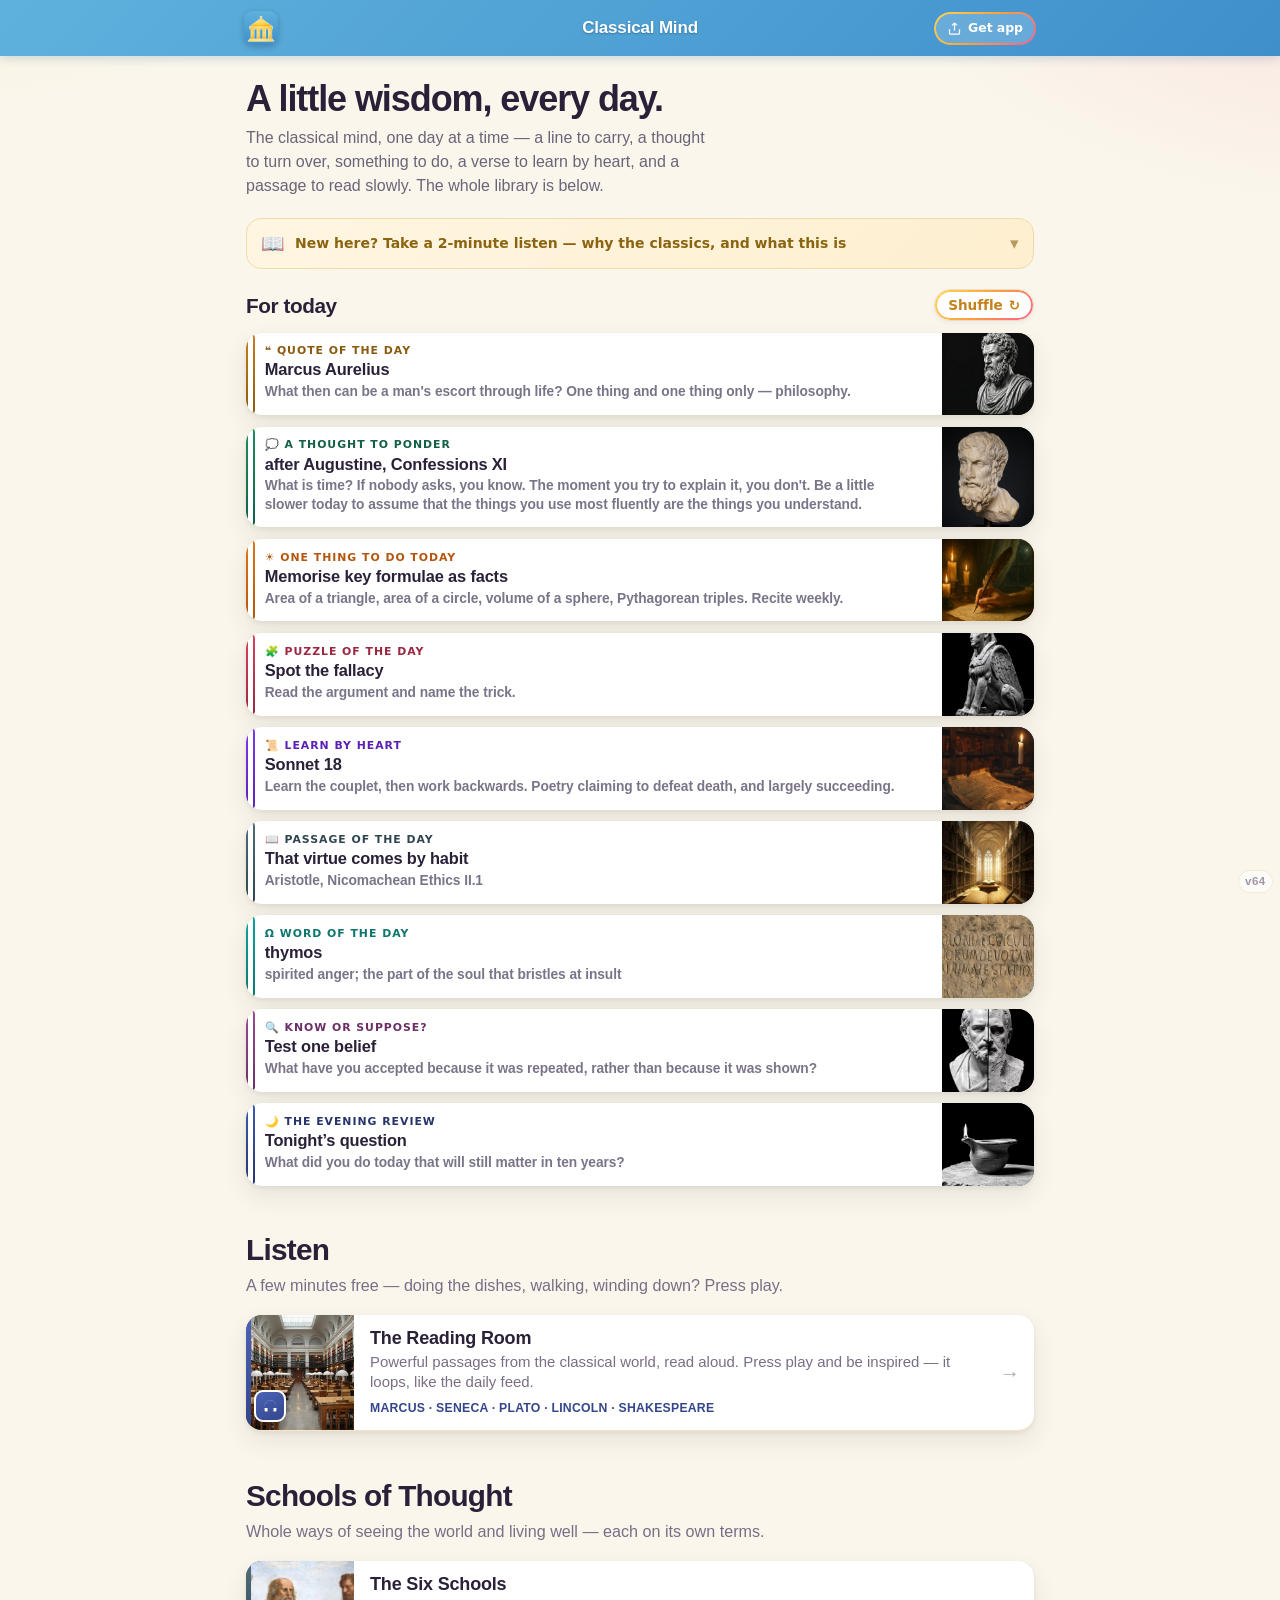
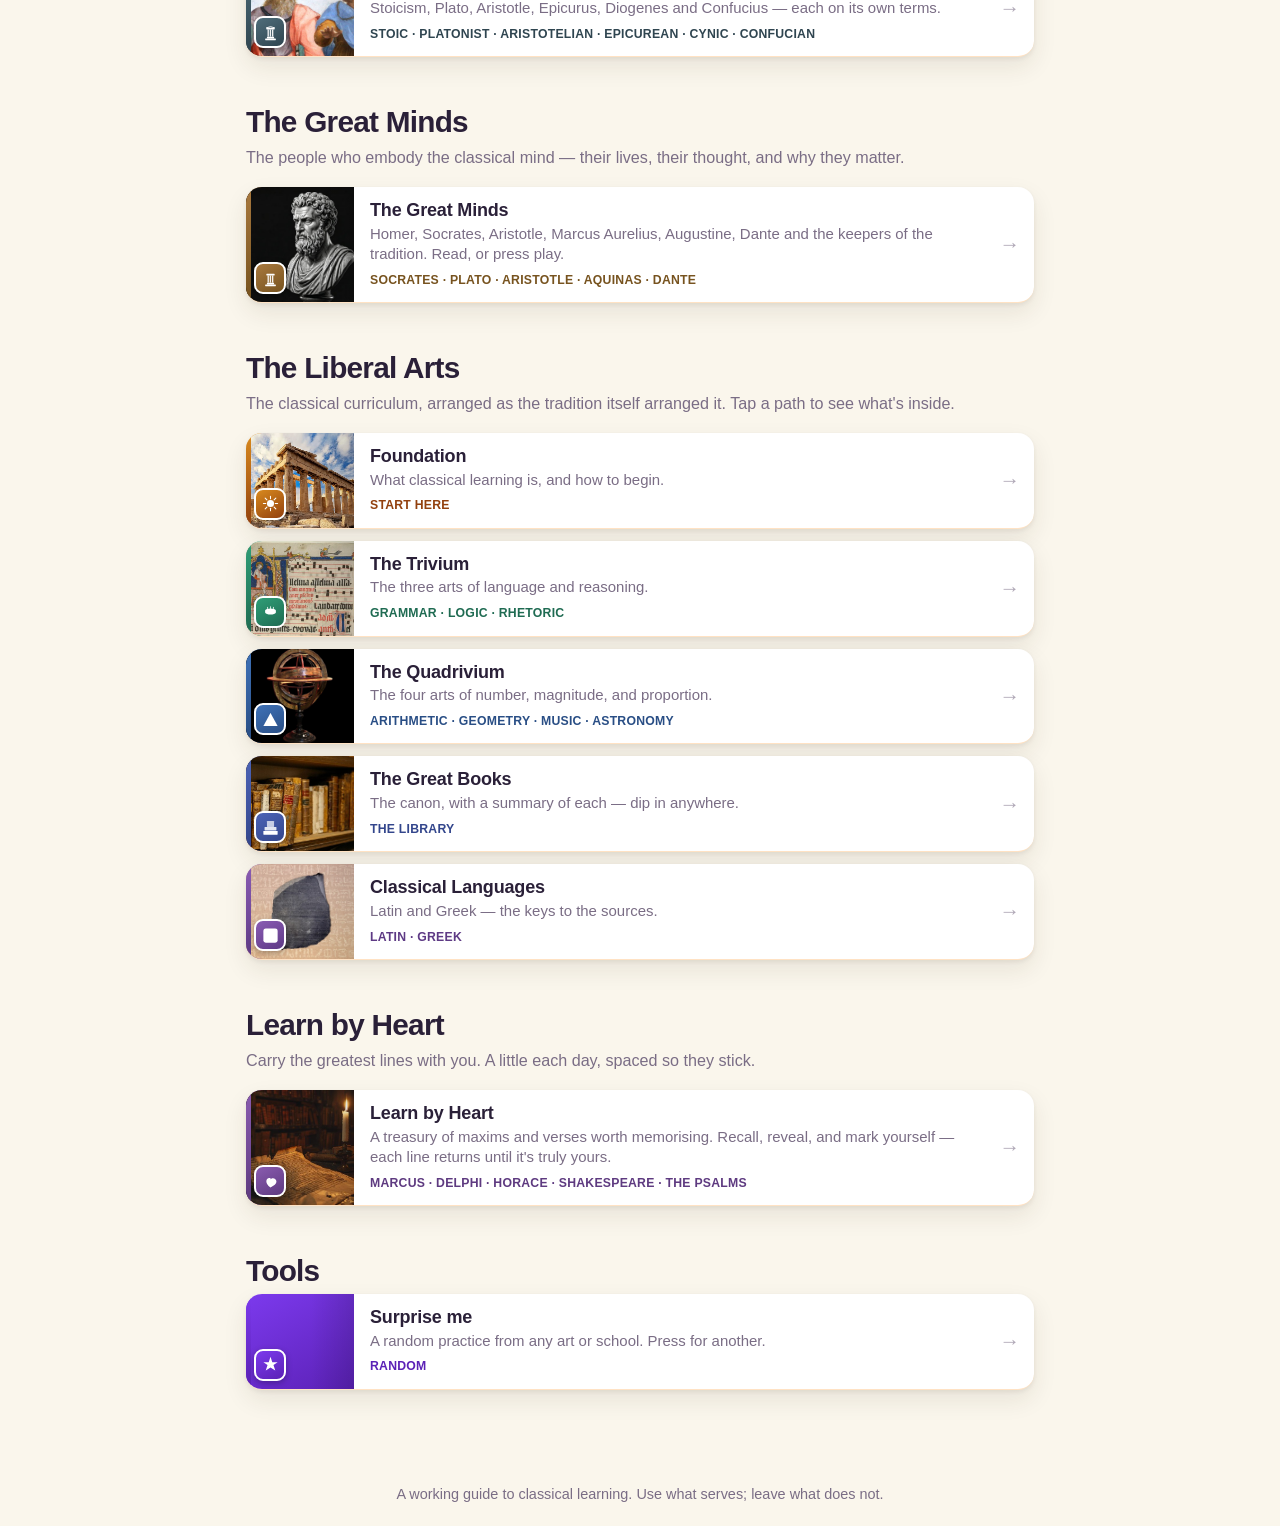
==== commit fa7b69bd: "Remove dark mode again — Classical Mind is light-only Eight builds, still not right on device, and t" ====
--- a/index.html
+++ b/index.html
@@ -8,11 +8,11 @@
   <link rel="manifest" href="manifest.json">
   <link rel="icon" type="image/png" href="icon-192.png">
   <link rel="apple-touch-icon" href="apple-touch-icon.png">
-  <link rel="stylesheet" href="assets/style.css?v63">
+  <link rel="stylesheet" href="assets/style.css?v64">
   <style>
     /* ---- App bar ---- */
     body{ --gold:#E7A83C; --gold-deep:#C6811A; --grad-gold:linear-gradient(135deg,#E7A83C,#C6811A);
-          --sky:#5FB1DD; --sky-deep:#3F8FCB; --grad-sky-app:linear-gradient(160deg,#3F8FCB,#5FB1DD); }   /* starts at --chrome so the band and the bar meet with no seam */
+          --sky:#5FB1DD; --sky-deep:#3F8FCB; --grad-sky-app:linear-gradient(135deg,#5FB1DD,#3F8FCB); }
     .appbar{ background:var(--grad-sky-app); box-shadow:0 2px 10px rgba(31,90,140,.22); position:sticky; top:0; z-index:40; }
     .appbar .row{ display:grid; grid-template-columns:1fr auto 1fr; align-items:center; height:56px; max-width:820px; margin:0 auto; padding:0 14px; }
     .appbar .abico{ width:34px; height:34px; border-radius:9px; justify-self:start; box-shadow:0 2px 6px rgba(0,0,0,.22); }
@@ -30,7 +30,7 @@
 
     /* ---- "New here?" welcome ---- */
     .welcome{ margin:0 0 20px; border-radius:15px; overflow:hidden; background:linear-gradient(135deg,#FFF6E2,#FDEFCF); border:1.5px solid #F0DCA8; }
-    .welcome[open]{ background:var(--paper-card); border-color:#EADFC6; box-shadow:0 2px 4px rgba(60,45,20,.06),0 10px 24px rgba(60,45,20,.08); }
+    .welcome[open]{ background:#fff; border-color:#EADFC6; box-shadow:0 2px 4px rgba(60,45,20,.06),0 10px 24px rgba(60,45,20,.08); }
     .welcome-sum{ list-style:none; cursor:pointer; display:flex; align-items:center; gap:10px; padding:12px 14px; color:#8A6410; }
     .welcome-sum::-webkit-details-marker{ display:none; }
     .welcome[open] .welcome-sum{ color:var(--ink,#2A2038); border-bottom:1px solid #EADFC6; }
@@ -48,10 +48,10 @@
     /* ---- "For today" feed ---- */
     .today-head{ display:flex; align-items:center; justify-content:space-between; margin:0 0 12px; }
     .daily-lead{ font-weight:800; font-size:1.22em; letter-spacing:-.02em; color:var(--ink,#2A2038); }
-    .today-shuffle{ cursor:pointer; font:800 .8em -apple-system,system-ui,sans-serif; color:var(--gold-deep); background:var(--paper-card); border:1.5px solid #EADFC6; border-radius:999px; display:inline-flex; gap:.45em; align-items:center; padding:.5em .95em; box-shadow:0 2px 4px rgba(60,45,20,.06); transition:transform .15s ease, border-color .15s ease; }
+    .today-shuffle{ cursor:pointer; font:800 .8em -apple-system,system-ui,sans-serif; color:var(--gold-deep); background:#fff; border:1.5px solid #EADFC6; border-radius:999px; display:inline-flex; gap:.45em; align-items:center; padding:.5em .95em; box-shadow:0 2px 4px rgba(60,45,20,.06); transition:transform .15s ease, border-color .15s ease; }
     .today-shuffle:hover{ border-color:var(--gold); } .today-shuffle:active{ transform:scale(.95); }
     .today-list{ display:flex; flex-direction:column; gap:.7em; margin-bottom:30px; }
-    .today-bar{ position:relative; display:flex; align-items:stretch; width:100%; border:none; padding:0; cursor:pointer; text-align:left; background:var(--paper-card); border-radius:16px; overflow:hidden; box-shadow:0 2px 4px rgba(60,45,20,.07),0 10px 24px rgba(60,45,20,.09); transition:transform .15s cubic-bezier(0.34,1.56,0.64,1), box-shadow .15s ease; }
+    .today-bar{ position:relative; display:flex; align-items:stretch; width:100%; border:none; padding:0; cursor:pointer; text-align:left; background:#fff; border-radius:16px; overflow:hidden; box-shadow:0 2px 4px rgba(60,45,20,.07),0 10px 24px rgba(60,45,20,.09); transition:transform .15s cubic-bezier(0.34,1.56,0.64,1), box-shadow .15s ease; }
     .today-bar::before{ content:""; position:absolute; left:0; top:0; bottom:0; width:5px; z-index:3; background:linear-gradient(180deg,var(--tc),var(--tcd)); }
     .today-bar:hover{ transform:translateY(-2px); box-shadow:0 6px 16px rgba(60,45,20,.13); }
     .today-bar:active{ transform:scale(.99); }
@@ -67,7 +67,7 @@
     .cm-modal-overlay{ position:fixed; inset:0; z-index:80; background:rgba(30,22,15,.55); backdrop-filter:blur(4px); -webkit-backdrop-filter:blur(4px); display:flex; align-items:center; justify-content:center;
       padding:max(36px,calc(env(safe-area-inset-top) + 20px)) 24px max(36px,calc(env(safe-area-inset-bottom) + 20px)); opacity:0; pointer-events:none; transition:opacity .2s ease; }
     .cm-modal-overlay.open{ opacity:1; pointer-events:auto; }
-    .cm-modal{ position:relative; width:100%; max-width:440px; max-height:100%; overflow-y:auto; -webkit-overflow-scrolling:touch; background:var(--paper-card); border-radius:22px; box-shadow:0 24px 64px rgba(0,0,0,.38);
+    .cm-modal{ position:relative; width:100%; max-width:440px; max-height:100%; overflow-y:auto; -webkit-overflow-scrolling:touch; background:#fff; border-radius:22px; box-shadow:0 24px 64px rgba(0,0,0,.38);
       transform:scale(.9); opacity:0; transition:transform .26s cubic-bezier(0.34,1.56,0.64,1), opacity .18s ease; }
     .cm-modal-overlay.open .cm-modal{ transform:scale(1); opacity:1; }
     .cm-mhead{ padding:22px 22px 16px; color:#fff; background:linear-gradient(140deg,var(--mc,#C6811A),var(--mcd,#8A5A0F)); }
@@ -84,21 +84,21 @@
     .cm-morelink{ display:inline-block; margin-top:1.1em; font:800 14px -apple-system,system-ui,sans-serif; color:#fff; background:linear-gradient(140deg,var(--mc,#C6811A),var(--mcd,#8A5A0F)); padding:.6em 1.15em; border-radius:999px; text-decoration:none; }
     .cm-opts{ display:grid; gap:.55em; margin:1.2em 0 .2em; }
     .cm-opt{ text-align:left; cursor:pointer; font:700 15px -apple-system,system-ui,sans-serif; color:var(--ink,#2A2038);
-      background:var(--paper-card); border:1.8px solid #E4DED6; padding:.8em 1em; border-radius:14px; line-height:1.35;
+      background:#fff; border:1.8px solid #E4DED6; padding:.8em 1em; border-radius:14px; line-height:1.35;
       transition:transform .18s cubic-bezier(0.34,1.56,0.64,1), border-color .18s, background .18s; }
     .cm-opt:not(:disabled):hover{ transform:translateY(-2px); border-color:var(--mc,#D6455E); }
     .cm-opt:disabled{ cursor:default; }
-    .cm-opt.right{ border-color:#1F8F5E; background:var(--ok-soft); color:var(--ok-ink); }
+    .cm-opt.right{ border-color:#1F8F5E; background:#EDF9F3; color:#14603A; }
     .cm-opt.wrong{ opacity:.55; }
-    .cm-opt.chosen.wrong{ opacity:1; border-color:#D6455E; background:var(--bad-soft); color:var(--bad-ink); }
+    .cm-opt.chosen.wrong{ opacity:1; border-color:#D6455E; background:#FDF0F2; color:#9B2740; }
     .cm-opt .mark{ float:right; font-weight:900; }
-    .cm-explain{ margin-top:1.1em; padding:.9em 1.05em; border-radius:14px; background:var(--paper-surface);
+    .cm-explain{ margin-top:1.1em; padding:.9em 1.05em; border-radius:14px; background:#FBF7F1;
       border-left:4px solid var(--mc,#D6455E); font-size:.97em; line-height:1.5; }
-    .cm-read{ display:inline-flex; align-items:center; gap:.5em; margin-top:1.1em; margin-right:.6em; cursor:pointer; font:800 14px -apple-system,system-ui,sans-serif; color:var(--mcd,#8A5A0F); background:var(--paper-card); border:1.6px solid currentColor; padding:.55em 1.05em; border-radius:999px; }
+    .cm-read{ display:inline-flex; align-items:center; gap:.5em; margin-top:1.1em; margin-right:.6em; cursor:pointer; font:800 14px -apple-system,system-ui,sans-serif; color:var(--mcd,#8A5A0F); background:#fff; border:1.6px solid currentColor; padding:.55em 1.05em; border-radius:999px; }
     .cm-mclose{ position:absolute; top:14px; right:14px; z-index:2; width:34px; height:34px; border-radius:50%; border:0; cursor:pointer; background:rgba(255,255,255,.22); color:#fff; font-size:20px; line-height:34px; text-align:center; }
 
     /* ---- School photo tiles (Conscious Parenting style) ---- */
-    .stile{ position:relative; display:block; text-decoration:none; background:var(--paper-card); border-radius:18px; overflow:hidden; box-shadow:0 2px 4px rgba(60,45,20,.07),0 12px 26px rgba(60,45,20,.10); transition:transform .16s cubic-bezier(.34,1.56,.64,1), box-shadow .16s ease; }
+    .stile{ position:relative; display:block; text-decoration:none; background:#fff; border-radius:18px; overflow:hidden; box-shadow:0 2px 4px rgba(60,45,20,.07),0 12px 26px rgba(60,45,20,.10); transition:transform .16s cubic-bezier(.34,1.56,.64,1), box-shadow .16s ease; }
     .stile::before{ content:""; position:absolute; inset:0; border-radius:inherit; padding:2px; background:linear-gradient(135deg,var(--c),var(--cd)); -webkit-mask:linear-gradient(#000 0 0) content-box,linear-gradient(#000 0 0); -webkit-mask-composite:xor; mask-composite:exclude; pointer-events:none; z-index:4; }
     .stile:hover{ transform:translateY(-3px); box-shadow:0 8px 20px rgba(60,45,20,.16); }
     .stile:active{ transform:scale(.99); }
@@ -111,28 +111,6 @@
     .stile-name{ font-weight:800; font-size:1.08em; letter-spacing:-.01em; color:var(--ink,#2A2038); }
     .stile-tagline{ margin-top:.22em; font-size:.9em; line-height:1.35; color:#6b6478; }
   </style>
-  <meta name="apple-mobile-web-app-capable" content="yes">
-  <!-- "default" — the same as Days Out NI, which follows the theme correctly on
-       this phone. iOS owns an opaque status bar and paints it from the live
-       <meta name="theme-color">, which theme.js keeps in step. An earlier build
-       used "black-translucent" so the page could paint that band itself; the
-       device reported safe-area-inset-top as 0px, proving the web view never
-       ran under the clock and the band was never the page's to paint. -->
-  <meta name="apple-mobile-web-app-status-bar-style" content="default">
-  <script>
-    /* Before first paint: set the theme and the chrome colour, so the bar is
-       right on the very first frame rather than flicking after load. */
-    (function () {
-      var CHROME = { light: '#3F8FCB', dark: '#12252F' }, t = null;
-      try { t = localStorage.getItem('theme'); } catch (e) {}
-      if (t !== 'dark' && t !== 'light') {
-        t = (window.matchMedia && matchMedia('(prefers-color-scheme: dark)').matches) ? 'dark' : 'light';
-      }
-      document.documentElement.setAttribute('data-theme', t);
-      var m = document.querySelector('meta[name="theme-color"]');
-      if (m) m.setAttribute('content', CHROME[t]);
-    })();
-  </script>
 </head>
 <body class="launcher">
   <div class="appbar">
@@ -431,7 +409,7 @@
         verse:   { c:'#7C3AED', cd:'#5B21B6' },
         passage: { c:'#4F6D7A', cd:'#2F4550' },
         word:    { c:'#0EA5A4', cd:'#0F766E' },
-        puzzle:  { c:'#D6455E', cd:'var(--bad-ink)' },
+        puzzle:  { c:'#D6455E', cd:'#9B2740' },
         review:  { c:'#3F5BAF', cd:'#27356B' },
         examine: { c:'#9B4D96', cd:'#6B2E68' },
       };
@@ -655,6 +633,5 @@
       alert('To add to your home screen:\n\niPhone/iPad — tap the Share icon at the bottom of Safari, then "Add to Home Screen".\n\nAndroid — tap the ⋮ menu in Chrome, then "Add to Home screen".');
     }
   </script>
-  <script src="assets/theme.js?v63"></script>
 </body>
 </html>
--- a/assets/style.css
+++ b/assets/style.css
@@ -1,14 +1,4 @@
 :root {
-  --grad-cream: linear-gradient(135deg, #FFF6E2, #FFF0D2);
-  /* Answer-feedback + veil tints, named so dark mode can restate them. */
-  --ok-soft:   var(--ok-soft);
-  --ok-ink:    var(--ok-ink);
-  --bad-soft:  var(--bad-soft);
-  --bad-ink:   var(--bad-ink);
-  --warn-soft: var(--warn-soft);
-  --warn-ink:  var(--warn-ink);
-  --veil:      rgba(255, 255, 255, 0.97);
-
   --ink: #2A2038;
   --ink-soft: #5C4B6B;
   --ink-mute: #7A6D85;
@@ -366,7 +356,7 @@
   border-collapse: collapse;
   margin: 1em 0;
   font-size: 0.94em;
-  background: var(--paper-card);
+  background: white;
   border-radius: var(--radius-md);
   overflow: hidden;
   box-shadow: var(--shadow-sm);
@@ -396,7 +386,7 @@
   padding: 0.7em 0.9em;
   border: 1.5px solid var(--rule);
   border-radius: var(--radius-sm);
-  background: var(--paper-card);
+  background: white;
   color: var(--ink);
   width: 100%;
   transition: border-color 0.15s ease, box-shadow 0.15s ease;
@@ -432,7 +422,7 @@
   border-radius: var(--radius-pill);
   cursor: pointer;
   color: var(--ink);
-  background: var(--paper-card);
+  background: white;
   position: relative;
   transition: transform 0.12s ease;
   display: inline-flex;
@@ -474,7 +464,7 @@
   flex-wrap: wrap;
   margin: 1.4em 0;
   padding: 1.2em;
-  background: var(--paper-card);
+  background: white;
   border: 1px solid var(--rule);
   border-radius: var(--radius-lg);
   box-shadow: var(--shadow-sm);
@@ -521,7 +511,7 @@
   border: 1px solid var(--rule);
   border-radius: var(--radius-md);
   margin-bottom: 0.7em;
-  background: var(--paper-card);
+  background: white;
   font-size: 0.96em;
   box-shadow: var(--shadow-sm);
 }
@@ -540,14 +530,14 @@
 .log-entry button.del {
   padding: 0.2em 0.7em;
   font-size: 0.72em;
-  background: var(--paper-card);
+  background: white;
   color: var(--ink-mute);
   border: 1px solid var(--rule);
 }
 .log-entry button.del:hover {
   color: var(--rose);
   border-color: var(--rose);
-  background: var(--paper-card);
+  background: white;
   box-shadow: none;
   transform: none;
 }
@@ -572,7 +562,7 @@
   font-weight: 600;
   color: var(--ink-soft);
   cursor: pointer;
-  background: var(--paper-card);
+  background: white;
   user-select: none;
   transition: all 0.15s ease;
 }
@@ -633,7 +623,7 @@
   align-items: center;
   margin-bottom: 1.2em;
   padding: 1em 1.2em;
-  background: var(--paper-card);
+  background: white;
   border: 1px solid var(--rule);
   border-radius: var(--radius-lg);
   font-family: var(--sans);
@@ -775,7 +765,7 @@
   flex-wrap: wrap;
   margin: 1.4em 0;
   padding: 0.5em;
-  background: var(--paper-card);
+  background: white;
   border: 1px solid var(--rule);
   border-radius: var(--radius-pill);
   box-shadow: var(--shadow-sm);
@@ -891,7 +881,7 @@
 .age-pill {
   flex-shrink: 0;
   padding: 0.5em 1em;
-  background: var(--paper-card);
+  background: white;
   border-radius: 999px;
   font-size: 0.72em;
   font-weight: 800;
@@ -945,7 +935,7 @@
 
 .tile {
   position: relative;
-  background: var(--paper-card);
+  background: white;
   border-radius: var(--radius-lg);
   padding: 1.3em 1.3em 1.4em;
   text-decoration: none;
@@ -1039,7 +1029,7 @@
   top: 0.85em;
   right: 0.85em;
   z-index: 3;
-  background: var(--paper-card);
+  background: white;
   color: var(--ink-soft);
   padding: 0.25em 0.7em;
   border-radius: 999px;
@@ -1056,7 +1046,7 @@
   display: flex;
   align-items: center;
   gap: 0.9em;
-  background: var(--paper-card);
+  background: white;
   border-radius: var(--radius-lg);
   padding: 1em 1.4em;
   box-shadow: 0 1px 2px rgba(40, 30, 20, 0.05), 0 10px 28px rgba(40, 30, 20, 0.07);
@@ -1124,7 +1114,7 @@
   top: calc(0.8em + env(safe-area-inset-top, 0px));
   left: 0.8em;
   z-index: 9999;
-  background: var(--paper-card);
+  background: white;
   color: var(--ink);
   padding: 0.45em 0.95em;
   border-radius: 999px;
@@ -1196,7 +1186,7 @@
   margin-bottom: 2.4em;
 }
 .borrow-card {
-  background: var(--paper-card);
+  background: white;
   border: 1px solid var(--rule);
   border-left: 4px solid var(--m-color, var(--sky));
   border-radius: var(--radius-md);
@@ -1228,7 +1218,7 @@
 
 .sub-tile {
   position: relative;
-  background: var(--paper-card);
+  background: white;
   border: 1px solid var(--rule);
   border-radius: var(--radius-lg);
   padding: 1.3em 1.2em;
@@ -1375,7 +1365,7 @@
   color: var(--m-deep, var(--sky-deep));
 }
 .day-content {
-  background: var(--paper-card);
+  background: white;
   border: 1px solid var(--rule);
   border-radius: var(--radius-md);
   padding: 0.9em 1.1em;
@@ -1398,7 +1388,7 @@
 }
 .activity-card {
   position: relative;
-  background: var(--paper-card);
+  background: white;
   border: 1px solid var(--rule);
   border-radius: var(--radius-md);
   padding: 1em 1.1em 1em 3.4em;
@@ -1494,7 +1484,7 @@
 .feast-nav button { flex: 1 1 auto; justify-content: center; }
 
 .virtue-card {
-  background: var(--paper-card);
+  background: white;
   padding: 1.2em 1.4em;
   border-radius: var(--radius-lg);
   position: relative;
@@ -1538,7 +1528,7 @@
   display: inline-flex;
   align-items: center;
   gap: 0.4em;
-  background: var(--paper-card);
+  background: white;
   color: var(--ink);
   border: none;
   font-family: var(--sans);
@@ -1610,7 +1600,7 @@
 }
 
 .random-card {
-  background: var(--paper-card);
+  background: white;
   border-radius: var(--radius-lg);
   padding: 1.8em;
   position: relative;
@@ -1677,7 +1667,7 @@
 .rtile-list { display: flex; flex-direction: column; gap: 0.7em; }
 .rtile {
   position: relative; display: flex; align-items: stretch; width: 100%;
-  text-decoration: none; background: var(--paper-card); border-radius: 16px; overflow: hidden;
+  text-decoration: none; background: #fff; border-radius: 16px; overflow: hidden;
   box-shadow: 0 2px 4px rgba(60,45,20,.07), 0 10px 24px rgba(60,45,20,.09);
   transition: transform .15s cubic-bezier(.34,1.56,.64,1), box-shadow .15s ease;
 }
@@ -1716,7 +1706,7 @@
   position: fixed;
   top: calc(0.8em + env(safe-area-inset-top, 0px));
   z-index: 9999;
-  background: var(--paper-card);
+  background: #fff;
   color: var(--ink);
   padding: 0.52em 1.05em;
   border-radius: 999px;
@@ -1737,217 +1727,7 @@
 /* ---- Read-aloud voice toggle: Echo (streamed) / Device (offline) ---- */
 .vp-label { font: 700 0.74em var(--sans); letter-spacing: 0.03em; text-transform: uppercase; color: var(--ink-mute); }
 .vp-seg { display: inline-flex; border: 1.5px solid var(--rule); border-radius: 999px; overflow: hidden; }
-.vp-seg button { border: 0 !important; background: var(--paper-card); color: var(--ink-mute); font: 800 0.92em var(--sans); text-transform: none; letter-spacing: 0; padding: 0.42em 0.95em; cursor: pointer; }
+.vp-seg button { border: 0 !important; background: #fff; color: var(--ink-mute); font: 800 0.92em var(--sans); text-transform: none; letter-spacing: 0; padding: 0.42em 0.95em; cursor: pointer; }
 .vp-seg button::before { display: none !important; }
 .vp-seg button.on { background: var(--ink); color: #fff; }
-.vp-voice { font: 600 0.95em var(--sans); text-transform: none; letter-spacing: 0; color: var(--ink); background: var(--paper-card); border: 1.5px solid var(--rule); border-radius: 999px; padding: 0.4em 0.8em; max-width: 150px; }
-
-/* ===== Dark mode — "midnight sky" navy, lifted from Days Out NI so the two
-   feel like the same house. Opt-in via data-theme="dark" on <html>, set by an
-   inline boot script in every page head (before paint, so there is no flash of
-   cream) and persisted in localStorage; first visit follows the OS setting.
-
-   ONLY the neutrals flip. The sun / pink / sky / mint accents stay exactly as
-   they are, because they are the app's identity — the same rule Days Out uses.
-   Surface whites throughout the CSS and the page <style> blocks were routed to
-   var(--paper-card), which is still #FFFFFF in light mode, so light mode is
-   visually unchanged by any of this. ===== */
-[data-theme="dark"] {
-  --dark-css-loaded: 1;   /* read by theme.js — proof this file reached the device */
-  --ink:        #E6EDF3;          /* soft off-white — never pure white */
-  --ink-soft:   #AEBECE;
-  --ink-mute:   #8194A6;
-
-  --paper:         #0F1E2A;       /* midnight sky-navy */
-  --paper-warm:    #14273A;
-  --paper-card:    #182C3B;       /* lifted card surface */
-  --paper-surface: #142534;
-
-  --rule:        #294256;
-  --rule-soft:   #21384A;
-  --rule-strong: #3B5A73;
-
-  /* Accents nudged brighter so they still carry on a dark ground. */
-  --sky:      #6BB6E8;
-  /* --sky-soft is a FILL token in this app, not a text colour — chips, table
-     hover rows, focus halos and the poem/kind pills all use it as a
-     background. Lifting it to a pale blue for dark mode turned those fills
-     into light blocks with mid-blue text on them (1.9:1). It stays a tint;
-     the things that wanted a bright blue take --sky. */
-  --sky-soft: #1B3E56;
-  --sky-deep: #6BB6E8;
-  --sun-deep: #E8B25A;
-
-  /* The pale tint colours become dark tints of the same hue. */
-  --leaf-soft:   #14342A;
-  --rose-soft:   #3A1C28;
-  --sky-soft-bg: #17384F;
-  --sun-soft:    #3A2F14;
-
-  /* Shadows need real darkness behind them rather than warm brown. */
-  --shadow-sm: 0 1px 2px rgba(0, 0, 0, 0.30), 0 4px 12px rgba(0, 0, 0, 0.26);
-  --shadow-md: 0 2px 4px rgba(0, 0, 0, 0.34), 0 10px 28px rgba(0, 0, 0, 0.34);
-  --shadow-lg: 0 4px 12px rgba(0, 0, 0, 0.40), 0 24px 60px rgba(0, 0, 0, 0.46);
-}
-
-/* The sunburst washes are hardcoded rgba over var(--paper); at their light-mode
-   strength they go muddy on navy, so they are re-laid much fainter and cooler. */
-[data-theme="dark"] html,
-[data-theme="dark"] body {
-  background:
-    radial-gradient(900px 500px at -10% -20%, rgba(107, 182, 232, 0.10), transparent 60%),
-    radial-gradient(900px 500px at 110% -10%, rgba(255, 94, 142, 0.07), transparent 60%),
-    var(--paper);
-}
-
-/* Links read as warm orange on cream; on navy that is muddy, so they take sky. */
-[data-theme="dark"] a { color: var(--sky); border-bottom-color: rgba(107, 182, 232, 0.35); }
-[data-theme="dark"] a:hover { color: var(--sun); border-bottom-color: var(--sun); }
-
-/* Photographs are lit for a bright page; take a little glare off them. */
-[data-theme="dark"] .tb-photo img,
-[data-theme="dark"] .tile-img img,
-[data-theme="dark"] .rt-img img { filter: brightness(0.88) contrast(1.03); }
-
-
-
-[data-theme="dark"] {
-  --ok-soft:   #12301F;
-  --ok-ink:    #6BD3A0;
-  --bad-soft:  #3A1C22;
-  --bad-ink:   #F08CA0;
-  --warn-soft: #3A2F14;
-  --warn-ink:  #E8C46A;
-  --veil:      rgba(15, 30, 42, 0.97);
-}
-
-/* ---- The app bar goes dark too, the way Days Out does it ----------------
-   The bar's colours are declared on `body` inside each page's own <style>
-   block, which loads after this file, so `[data-theme="dark"] body` is what
-   it takes to win on specificity. ------------------------------------- */
-[data-theme="dark"] body {
-  --sky:      #6BB6E8;
-  --sky-deep: #4A8FC4;
-  --grad-sky-app: linear-gradient(160deg, #12252F, #1F3B4E);
-  --grad-header:  linear-gradient(160deg, #12252F, #1F3B4E);
-}
-[data-theme="dark"] .appbar { box-shadow: 0 2px 10px rgba(0, 0, 0, 0.45); }
-
-/* The app icon is the dark-mode control (see theme.js for why). Keep the
-   affordance quiet — it should read as a logo first and a button second. */
-.theme-icon-btn { cursor: pointer; transition: transform .18s cubic-bezier(0.34, 1.56, 0.64, 1), filter .18s; }
-.theme-icon-btn:hover { transform: translateY(-1px); filter: brightness(1.08); }
-.theme-icon-btn:active { transform: scale(.93); }
-.theme-icon-btn:focus-visible { outline: 3px solid var(--sun); outline-offset: 2px; }
-
-
-[data-theme="dark"] {
-  --grad-cream: linear-gradient(135deg, #22323F, #1A2833);
-}
-
-/* ---- iOS status-bar strip -------------------------------------------------
-   With status-bar-style "black-translucent" the strip is transparent and the
-   page runs underneath it, so padding the app bar by the safe-area inset makes
-   the bar itself fill that space — it then follows the theme in both directions
-   with no meta juggling. "default" was the wrong choice: iOS draws that strip
-   light and ignores theme-color, which is why it stayed white in dark mode.
-   Pages with no app bar get body padding so nothing hides under the clock. */
-/* ---- Data-driven accents in dark mode ----------------------------------
-   Generated, then kept by hand. Each page carries its own palette trio —
-   --c / --cd / --cs and friends — set as INLINE styles from the page's data.
-   An inline declaration outranks every selector, so no [data-theme="dark"]
-   block can redefine those values; the deep members were picked to sit on
-   cream and land at 1.2:1–2.9:1 on navy, and the soft members are pale fills
-   that stayed pale and swallowed the light body text.
-
-   So instead of redefining the values, the rules that PAINT with them are
-   overridden here: deep accents used as text are mixed toward --ink until
-   they read, and soft accents used as a fill are mixed down into the dark
-   surface. Backgrounds built from the deep members are left alone — those
-   carry white text and already work. Light mode is untouched. ----------- */
-[data-theme="dark"] .tile-era { color: color-mix(in srgb, var(--cd) 55%, var(--ink)); }
-[data-theme="dark"] .home-link:hover { color: color-mix(in srgb, var(--m-deep) 55%, var(--ink)); }
-[data-theme="dark"] .method-hero-eyebrow { color: color-mix(in srgb, var(--m-deep) 55%, var(--ink)); }
-[data-theme="dark"] .borrow-card h3 { color: color-mix(in srgb, var(--m-deep) 55%, var(--ink)); }
-[data-theme="dark"] .sub-tile-icon { background: color-mix(in srgb, var(--m-soft) 12%, var(--paper-surface)); }
-[data-theme="dark"] .sub-tile-icon { color: color-mix(in srgb, var(--m-deep) 55%, var(--ink)); }
-[data-theme="dark"] .sub-back a { color: color-mix(in srgb, var(--m-deep) 55%, var(--ink)); }
-[data-theme="dark"] .sub-hero-eyebrow { color: color-mix(in srgb, var(--m-deep) 55%, var(--ink)); }
-[data-theme="dark"] .principle-card h3 { color: color-mix(in srgb, var(--m-deep) 55%, var(--ink)); }
-[data-theme="dark"] .day-timeline::before { background: color-mix(in srgb, var(--m-soft) 12%, var(--paper-surface)); }
-[data-theme="dark"] .day-time { color: color-mix(in srgb, var(--m-deep) 55%, var(--ink)); }
-[data-theme="dark"] .activity-num { background: color-mix(in srgb, var(--m-soft) 12%, var(--paper-surface)); }
-[data-theme="dark"] .activity-num { color: color-mix(in srgb, var(--m-deep) 55%, var(--ink)); }
-[data-theme="dark"] .random-card-eyebrow { color: color-mix(in srgb, var(--cd) 55%, var(--ink)); }
-[data-theme="dark"] .random-card-link { color: color-mix(in srgb, var(--cd) 55%, var(--ink)); }
-[data-theme="dark"] .random-card-link:hover { color: color-mix(in srgb, var(--c) 55%, var(--ink)); }
-[data-theme="dark"] .rtile-count { color: color-mix(in srgb, var(--cd) 55%, var(--ink)); }
-[data-theme="dark"] .op-gk { color: color-mix(in srgb, var(--m-deep) 55%, var(--ink)); }
-[data-theme="dark"] .op-count { color: color-mix(in srgb, var(--m-deep) 55%, var(--ink)); }
-[data-theme="dark"] .op-count { background: color-mix(in srgb, var(--m-soft) 12%, var(--paper-surface)); }
-[data-theme="dark"] .op-chev { color: color-mix(in srgb, var(--m-deep) 55%, var(--ink)); }
-[data-theme="dark"] .op-chev { background: color-mix(in srgb, var(--m-soft) 12%, var(--paper-surface)); }
-[data-theme="dark"] .op-why b { color: color-mix(in srgb, var(--m-deep) 55%, var(--ink)); }
-[data-theme="dark"] .op-remember .op-rk { color: color-mix(in srgb, var(--m-deep) 55%, var(--ink)); }
-[data-theme="dark"] .op-remember b { color: color-mix(in srgb, var(--m-deep) 55%, var(--ink)); }
-[data-theme="dark"] .op-stage h4 { color: color-mix(in srgb, var(--m-deep) 55%, var(--ink)); }
-[data-theme="dark"] .op-tag.onramp { color: color-mix(in srgb, var(--m-deep) 55%, var(--ink)); }
-[data-theme="dark"] .op-tag.onramp { background: color-mix(in srgb, var(--m-soft) 12%, var(--paper-surface)); }
-[data-theme="dark"] .op-label { color: color-mix(in srgb, var(--m-deep) 55%, var(--ink)); }
-[data-theme="dark"] .op-read { color: color-mix(in srgb, var(--m-deep) 55%, var(--ink)); }
-[data-theme="dark"] .op-world p:first-child::first-letter { color: color-mix(in srgb, var(--m-deep) 55%, var(--ink)); }
-[data-theme="dark"] .tryit-fb { background: color-mix(in srgb, var(--m-soft) 12%, var(--paper-surface)); }
-[data-theme="dark"] .tryit-reveal { background: color-mix(in srgb, var(--m-soft) 12%, var(--paper-surface)); }
-[data-theme="dark"] .tryit-mem-label { color: color-mix(in srgb, var(--m-deep) 55%, var(--ink)); }
-[data-theme="dark"] .tryit-mem-src { color: color-mix(in srgb, var(--m-deep) 55%, var(--ink)); }
-[data-theme="dark"] .op-vid-meta { color: color-mix(in srgb, var(--m-deep) 55%, var(--ink)); }
-[data-theme="dark"] .op-vid-note { background: color-mix(in srgb, var(--m-soft) 12%, var(--paper-surface)); }
-[data-theme="dark"] .op-vid-note b { color: color-mix(in srgb, var(--m-deep) 55%, var(--ink)); }
-[data-theme="dark"] .fl-hero .fl-eyebrow { color: color-mix(in srgb, var(--cd) 55%, var(--ink)); }
-[data-theme="dark"] .fl-tabs { background: color-mix(in srgb, var(--cs) 12%, var(--paper-surface)); }
-[data-theme="dark"] .fl-tab { color: color-mix(in srgb, var(--cd) 55%, var(--ink)); }
-[data-theme="dark"] .fl-score b { color: color-mix(in srgb, var(--cd) 55%, var(--ink)); }
-[data-theme="dark"] .fl-qlabel { color: color-mix(in srgb, var(--cd) 55%, var(--ink)); }
-[data-theme="dark"] .fl-fb { background: color-mix(in srgb, var(--cs) 12%, var(--paper-surface)); }
-[data-theme="dark"] .fl-detail .d-eg-label { color: color-mix(in srgb, var(--cd) 55%, var(--ink)); }
-[data-theme="dark"] .fl-detail .d-eg { background: color-mix(in srgb, var(--cs) 12%, var(--paper-surface)); }
-[data-theme="dark"] .gb-hero .gb-eyebrow { color: color-mix(in srgb, var(--cd) 55%, var(--ink)); }
-[data-theme="dark"] .gb-taste { background: color-mix(in srgb, var(--cs) 12%, var(--paper-surface)); }
-[data-theme="dark"] .gb-taste-label { color: color-mix(in srgb, var(--cd) 55%, var(--ink)); }
-[data-theme="dark"] .gb-sec-h { color: color-mix(in srgb, var(--cd) 55%, var(--ink)); }
-[data-theme="dark"] .gb-free { color: color-mix(in srgb, var(--cd) 55%, var(--ink)); }
-[data-theme="dark"] .gb-free { background: color-mix(in srgb, var(--cs) 12%, var(--paper-surface)); }
-[data-theme="dark"] .today-shuffle { color: color-mix(in srgb, var(--gold-deep) 55%, var(--ink)); }
-[data-theme="dark"] .today-bar .tb-kicker { color: color-mix(in srgb, var(--tcd) 55%, var(--ink)); }
-[data-theme="dark"] .cm-source { color: color-mix(in srgb, var(--mcd) 55%, var(--ink)); }
-[data-theme="dark"] .cm-word-line b { color: color-mix(in srgb, var(--mcd) 55%, var(--ink)); }
-[data-theme="dark"] .cm-read { color: color-mix(in srgb, var(--mcd) 55%, var(--ink)); }
-[data-theme="dark"] .listen-hero .lh-eyebrow { color: color-mix(in srgb, var(--cd) 55%, var(--ink)); }
-[data-theme="dark"] .listen-shuffle { color: color-mix(in srgb, var(--cd) 55%, var(--ink)); }
-[data-theme="dark"] .pl-progress { background: color-mix(in srgb, var(--cs) 12%, var(--paper-surface)); }
-[data-theme="dark"] .pl-icon { color: color-mix(in srgb, var(--cd) 55%, var(--ink)); }
-[data-theme="dark"] .pl-icon { background: color-mix(in srgb, var(--cs) 12%, var(--paper-surface)); }
-[data-theme="dark"] .mm-hero .mm-eyebrow { color: color-mix(in srgb, var(--cd) 55%, var(--ink)); }
-[data-theme="dark"] .mm-sec-h { color: color-mix(in srgb, var(--cd) 55%, var(--ink)); }
-[data-theme="dark"] .mm-quote { background: color-mix(in srgb, var(--cs) 12%, var(--paper-surface)); }
-[data-theme="dark"] .mm-vid-meta { color: color-mix(in srgb, var(--m-deep) 55%, var(--ink)); }
-[data-theme="dark"] .mm-vid-note { background: color-mix(in srgb, var(--m-soft) 12%, var(--paper-surface)); }
-[data-theme="dark"] .mm-vid-note b { color: color-mix(in srgb, var(--m-deep) 55%, var(--ink)); }
-[data-theme="dark"] .mem-eyebrow { color: color-mix(in srgb, var(--cd) 55%, var(--ink)); }
-[data-theme="dark"] .mem-stat b { color: color-mix(in srgb, var(--cd) 55%, var(--ink)); }
-[data-theme="dark"] .mem-tag { color: color-mix(in srgb, var(--cd) 55%, var(--ink)); }
-[data-theme="dark"] .mem-tag { background: color-mix(in srgb, var(--cs) 12%, var(--paper-surface)); }
-[data-theme="dark"] .mem-progbar { background: color-mix(in srgb, var(--cs) 12%, var(--paper-surface)); }
-[data-theme="dark"] .mem-listen { color: color-mix(in srgb, var(--cd) 55%, var(--ink)); }
-[data-theme="dark"] .mem-listen { background: color-mix(in srgb, var(--cs) 12%, var(--paper-surface)); }
-[data-theme="dark"] .mem-ghost { color: color-mix(in srgb, var(--cd) 55%, var(--ink)); }
-[data-theme="dark"] .mem-ghost { background: color-mix(in srgb, var(--cs) 12%, var(--paper-surface)); }
-[data-theme="dark"] .mem-browse-link { color: color-mix(in srgb, var(--cd) 55%, var(--ink)); }
-[data-theme="dark"] .mem-row .r-box { color: color-mix(in srgb, var(--cd) 55%, var(--ink)); }
-
-/* Inline `style="color:var(--cd)"` links: an inline declaration outranks any
-   selector, so this one needs !important to reach it. */
-[data-theme="dark"] a[style*="--cd"] { color: color-mix(in srgb, var(--cd) 55%, var(--ink)) !important; }
-/* A segmented control that fills with --ink to mark the active choice — on
-   navy that fill is near-white, so the label goes dark instead of white. */
-[data-theme="dark"] .vp-seg button.on { color: var(--paper); }
+.vp-voice { font: 600 0.95em var(--sans); text-transform: none; letter-spacing: 0; color: var(--ink); background: #fff; border: 1.5px solid var(--rule); border-radius: 999px; padding: 0.4em 0.8em; max-width: 150px; }
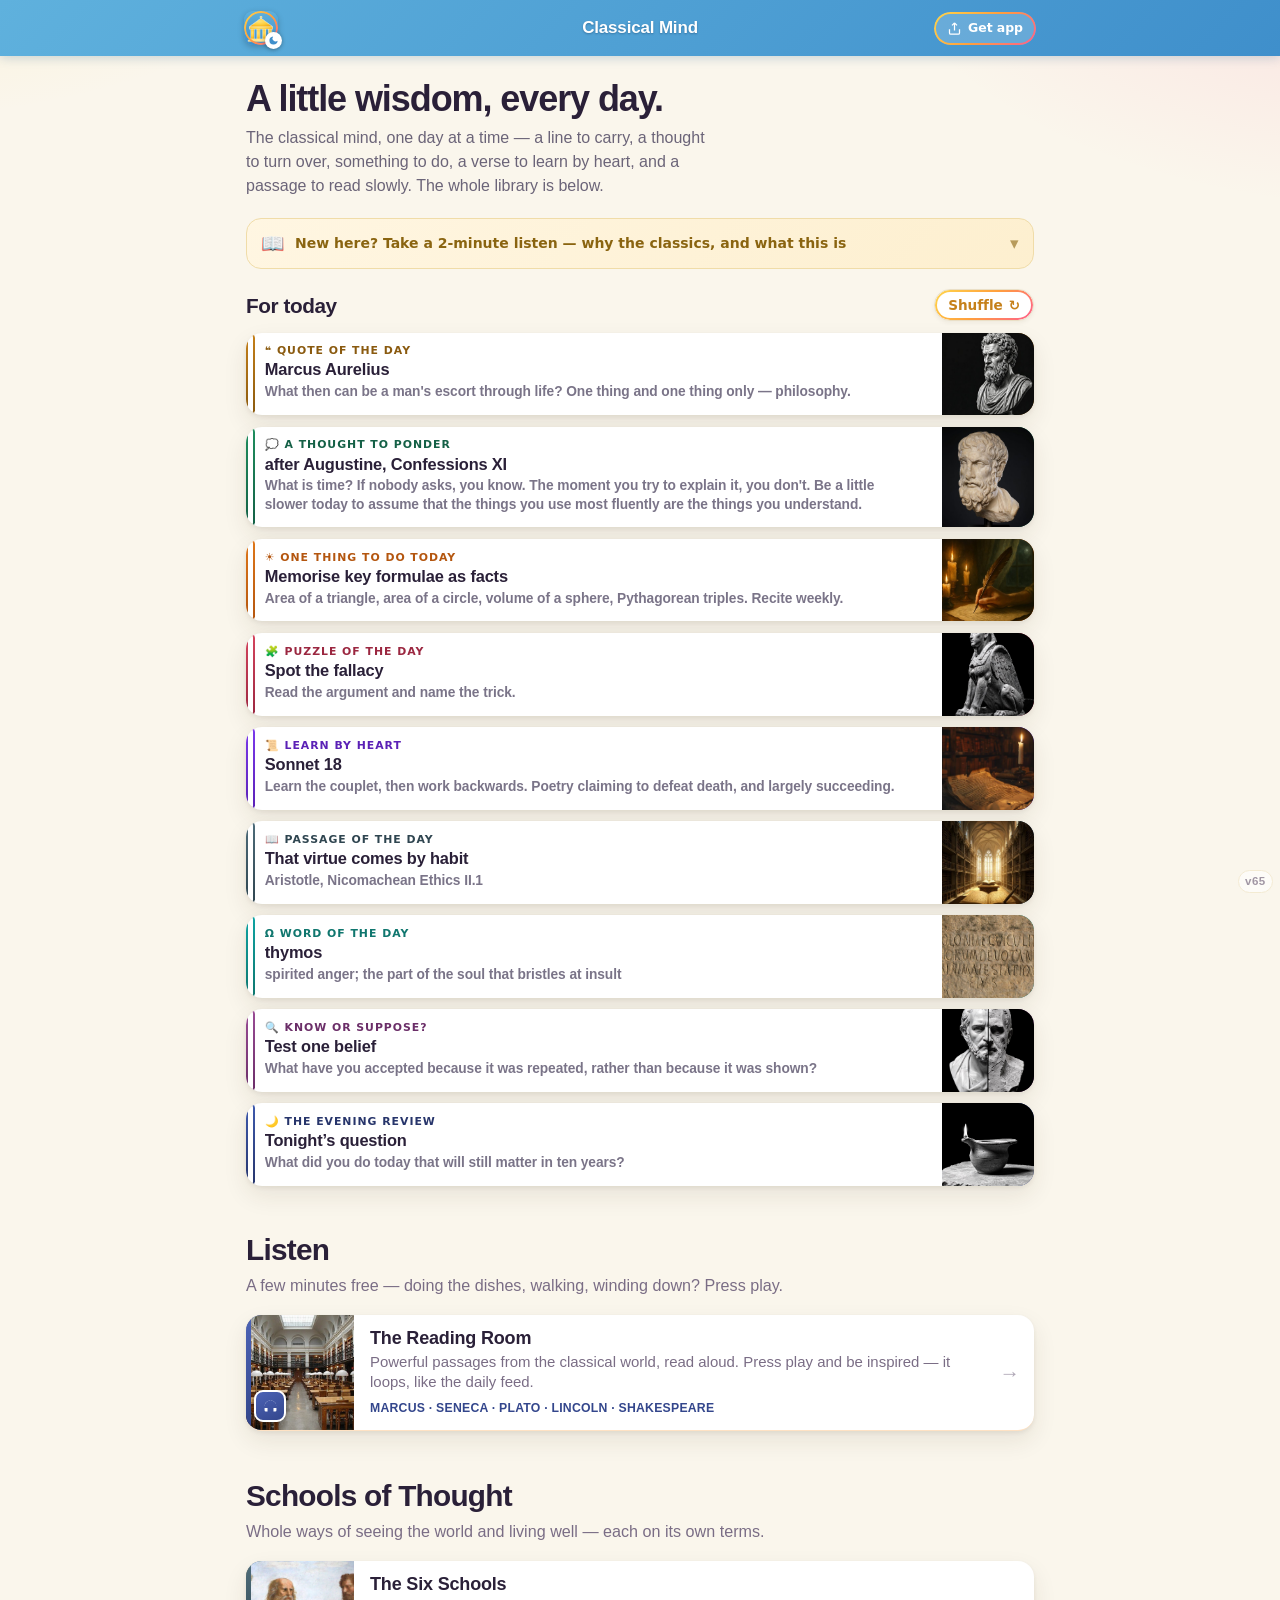
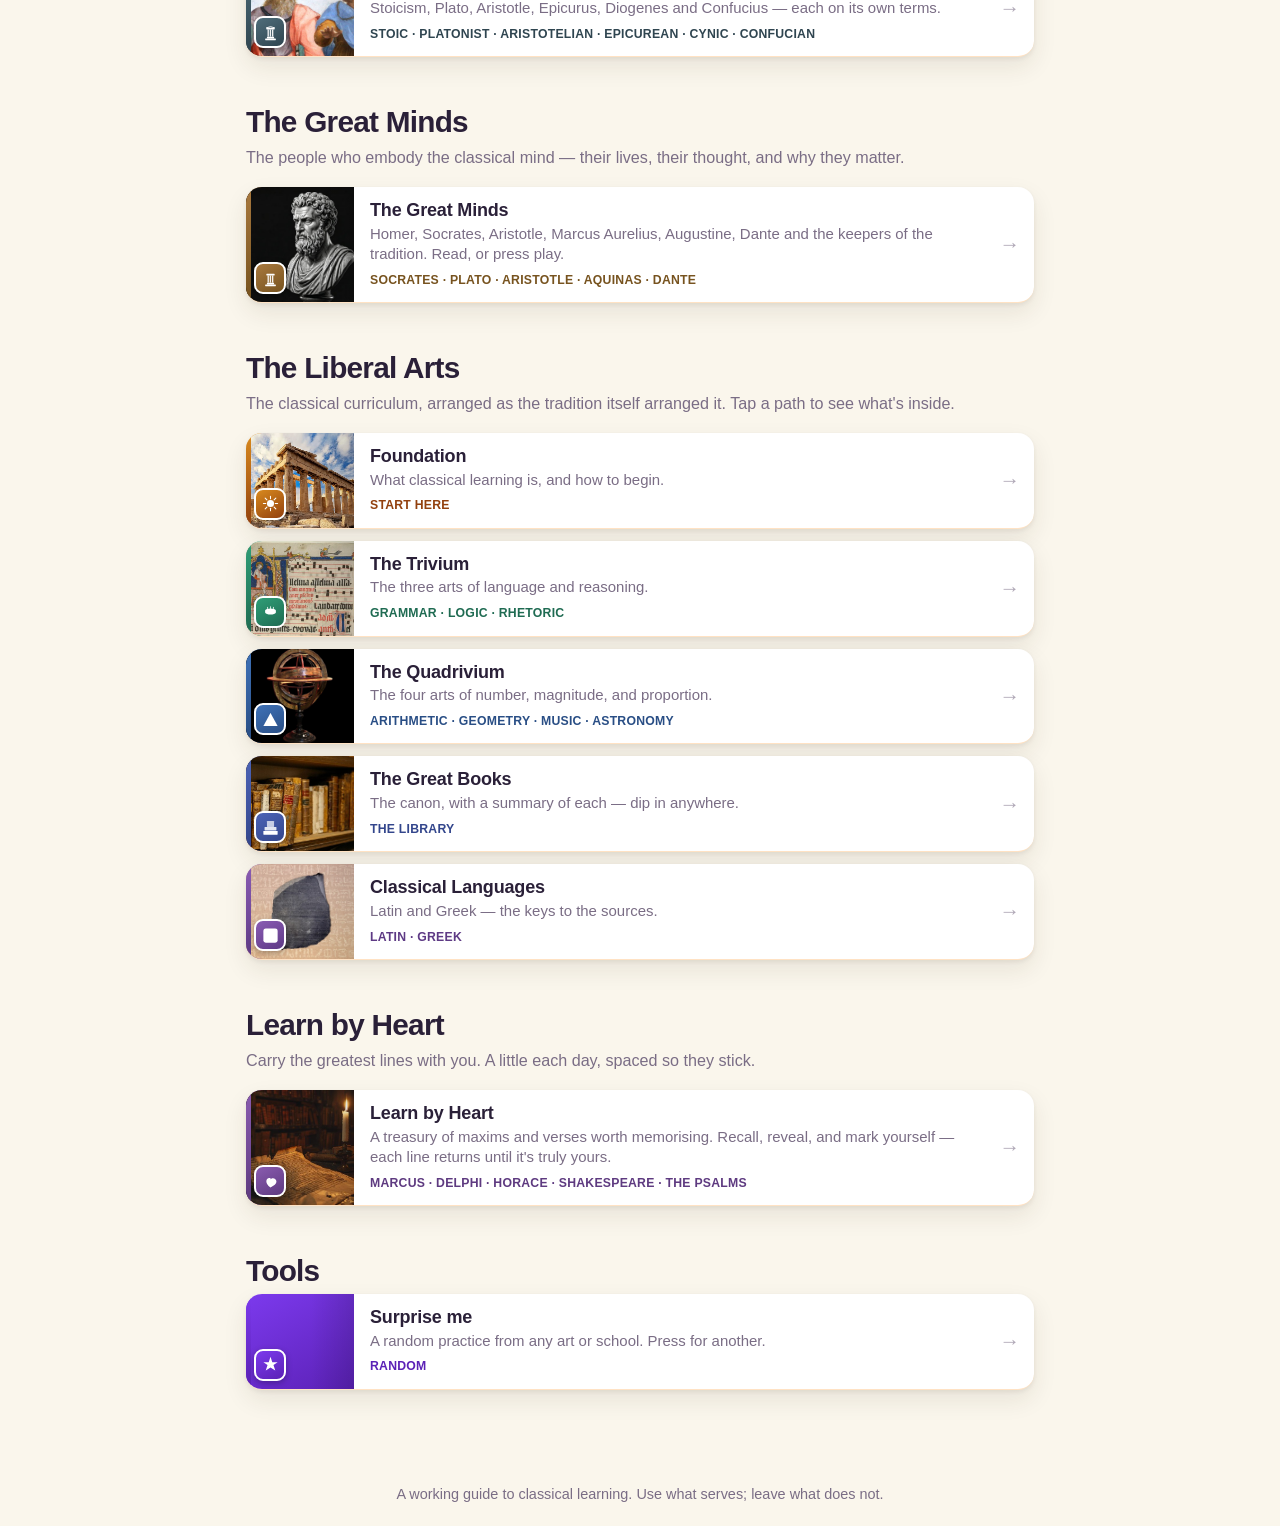
==== commit a5ebb922: "Dark mode, built from the logo out The icon in the top-left of the home page is the switch. Tapping " ====
--- a/index.html
+++ b/index.html
@@ -8,7 +8,21 @@
   <link rel="manifest" href="manifest.json">
   <link rel="icon" type="image/png" href="icon-192.png">
   <link rel="apple-touch-icon" href="apple-touch-icon.png">
-  <link rel="stylesheet" href="assets/style.css?v64">
+  <link rel="stylesheet" href="assets/style.css?v65">
+  <!-- Theme, applied before first paint so a dark-mode load never flashes
+       white. The choice lives in localStorage and is set ONLY by the logo
+       toggle in the top-left of the home page; the OS setting is deliberately
+       ignored so the toggle is the single source of truth. -->
+  <script>
+    (function () {
+      try {
+        if (localStorage.getItem('classicalmind.theme') !== 'dark') return;
+        document.documentElement.setAttribute('data-theme', 'dark');
+        var m = document.querySelector('meta[name="theme-color"]');
+        if (m) m.setAttribute('content', '#17141F');
+      } catch (e) {}
+    })();
+  </script>
   <style>
     /* ---- App bar ---- */
     body{ --gold:#E7A83C; --gold-deep:#C6811A; --grad-gold:linear-gradient(135deg,#E7A83C,#C6811A);
@@ -26,18 +40,18 @@
     /* ---- Compact hero ---- */
     .cm-hero{ margin:6px 0 20px; }
     .cm-hero h1{ font-weight:800; font-size:clamp(26px,6.5vw,36px); letter-spacing:-.03em; line-height:1.05; margin:0; color:var(--ink,#2A2038); }
-    .cm-hero p{ margin:.5em 0 0; font-size:16px; line-height:1.5; color:#6b6478; max-width:52ch; }
+    .cm-hero p{ margin:.5em 0 0; font-size:16px; line-height:1.5; color:var(--dk-mute,#6b6478); max-width:52ch; }
 
     /* ---- "New here?" welcome ---- */
     .welcome{ margin:0 0 20px; border-radius:15px; overflow:hidden; background:linear-gradient(135deg,#FFF6E2,#FDEFCF); border:1.5px solid #F0DCA8; }
-    .welcome[open]{ background:#fff; border-color:#EADFC6; box-shadow:0 2px 4px rgba(60,45,20,.06),0 10px 24px rgba(60,45,20,.08); }
+    .welcome[open]{ background:var(--paper-card); border-color:var(--dk-rule,#EADFC6); box-shadow:0 2px 4px rgba(60,45,20,.06),0 10px 24px rgba(60,45,20,.08); }
     .welcome-sum{ list-style:none; cursor:pointer; display:flex; align-items:center; gap:10px; padding:12px 14px; color:#8A6410; }
     .welcome-sum::-webkit-details-marker{ display:none; }
-    .welcome[open] .welcome-sum{ color:var(--ink,#2A2038); border-bottom:1px solid #EADFC6; }
+    .welcome[open] .welcome-sum{ color:var(--ink,#2A2038); border-bottom:1px solid var(--dk-rule,#EADFC6); }
     .wl-badge{ font-size:19px; line-height:1; }
     .wl-sumtxt{ flex:1; font:600 14px/1.35 -apple-system,system-ui,sans-serif; } .wl-sumtxt b{ font-weight:800; }
     .wl-chev{ transition:transform .2s; opacity:.6; } .welcome[open] .wl-chev{ transform:rotate(180deg); }
-    .welcome-body{ padding:14px 15px 16px; font-size:15px; line-height:1.55; color:#4d4658; }
+    .welcome-body{ padding:14px 15px 16px; font-size:15px; line-height:1.55; color:var(--dk-soft,#4d4658); }
     .welcome-body p{ margin:0 0 .7em; } .welcome-body p:last-child{ margin-bottom:0; }
     .welcome-body b{ color:var(--ink,#2A2038); }
     .wl-play{ display:inline-flex; align-items:center; gap:9px; border:0; cursor:pointer; background:var(--grad-sky-app); color:#fff; font:800 14.5px -apple-system,system-ui,sans-serif; padding:.7em 1.25em; border-radius:999px; margin:0 0 13px; box-shadow:0 4px 13px rgba(46,132,189,.32); transition:transform .15s ease; }
@@ -48,17 +62,17 @@
     /* ---- "For today" feed ---- */
     .today-head{ display:flex; align-items:center; justify-content:space-between; margin:0 0 12px; }
     .daily-lead{ font-weight:800; font-size:1.22em; letter-spacing:-.02em; color:var(--ink,#2A2038); }
-    .today-shuffle{ cursor:pointer; font:800 .8em -apple-system,system-ui,sans-serif; color:var(--gold-deep); background:#fff; border:1.5px solid #EADFC6; border-radius:999px; display:inline-flex; gap:.45em; align-items:center; padding:.5em .95em; box-shadow:0 2px 4px rgba(60,45,20,.06); transition:transform .15s ease, border-color .15s ease; }
+    .today-shuffle{ cursor:pointer; font:800 .8em -apple-system,system-ui,sans-serif; color:var(--gold-deep); background:var(--paper-card); border:1.5px solid var(--dk-rule,#EADFC6); border-radius:999px; display:inline-flex; gap:.45em; align-items:center; padding:.5em .95em; box-shadow:0 2px 4px rgba(60,45,20,.06); transition:transform .15s ease, border-color .15s ease; }
     .today-shuffle:hover{ border-color:var(--gold); } .today-shuffle:active{ transform:scale(.95); }
     .today-list{ display:flex; flex-direction:column; gap:.7em; margin-bottom:30px; }
-    .today-bar{ position:relative; display:flex; align-items:stretch; width:100%; border:none; padding:0; cursor:pointer; text-align:left; background:#fff; border-radius:16px; overflow:hidden; box-shadow:0 2px 4px rgba(60,45,20,.07),0 10px 24px rgba(60,45,20,.09); transition:transform .15s cubic-bezier(0.34,1.56,0.64,1), box-shadow .15s ease; }
+    .today-bar{ position:relative; display:flex; align-items:stretch; width:100%; border:none; padding:0; cursor:pointer; text-align:left; background:var(--paper-card); border-radius:16px; overflow:hidden; box-shadow:0 2px 4px rgba(60,45,20,.07),0 10px 24px rgba(60,45,20,.09); transition:transform .15s cubic-bezier(0.34,1.56,0.64,1), box-shadow .15s ease; }
     .today-bar::before{ content:""; position:absolute; left:0; top:0; bottom:0; width:5px; z-index:3; background:linear-gradient(180deg,var(--tc),var(--tcd)); }
     .today-bar:hover{ transform:translateY(-2px); box-shadow:0 6px 16px rgba(60,45,20,.13); }
     .today-bar:active{ transform:scale(.99); }
     .today-bar .tb-text{ flex:1; min-width:0; padding:.85em 1em .85em 1.2em; display:flex; flex-direction:column; justify-content:center; gap:.22em; }
-    .today-bar .tb-kicker{ font:800 .64rem/1 -apple-system,system-ui,sans-serif; letter-spacing:.09em; text-transform:uppercase; color:var(--tcd); display:inline-flex; gap:.4em; align-items:center; }
+    .today-bar .tb-kicker{ font:800 .64rem/1 -apple-system,system-ui,sans-serif; letter-spacing:.09em; text-transform:uppercase; color:var(--t-ink); display:inline-flex; gap:.4em; align-items:center; }
     .today-bar .tb-title{ font-weight:800; font-size:1.05em; letter-spacing:-.01em; color:var(--ink,#2A2038); line-height:1.18; overflow:hidden; text-overflow:ellipsis; white-space:nowrap; }
-    .today-bar .tb-teaser{ font-size:.88em; color:#7a7488; line-height:1.34; display:-webkit-box; -webkit-line-clamp:2; -webkit-box-orient:vertical; overflow:hidden; }
+    .today-bar .tb-teaser{ font-size:.88em; color:var(--dk-mute,#7a7488); line-height:1.34; display:-webkit-box; -webkit-line-clamp:2; -webkit-box-orient:vertical; overflow:hidden; }
     .today-bar .tb-photo{ flex:none; width:92px; align-self:stretch; position:relative; overflow:hidden; background:linear-gradient(150deg,var(--tc),var(--tcd)); }
     .today-bar .tb-glyph{ position:absolute; inset:0; display:grid; place-items:center; font-size:2rem; color:#fff; z-index:0; filter:drop-shadow(0 1px 2px rgba(0,0,0,.3)); }
     .today-bar .tb-photo img{ position:absolute; inset:0; width:100%; height:100%; object-fit:cover; z-index:1; }
@@ -67,24 +81,24 @@
     .cm-modal-overlay{ position:fixed; inset:0; z-index:80; background:rgba(30,22,15,.55); backdrop-filter:blur(4px); -webkit-backdrop-filter:blur(4px); display:flex; align-items:center; justify-content:center;
       padding:max(36px,calc(env(safe-area-inset-top) + 20px)) 24px max(36px,calc(env(safe-area-inset-bottom) + 20px)); opacity:0; pointer-events:none; transition:opacity .2s ease; }
     .cm-modal-overlay.open{ opacity:1; pointer-events:auto; }
-    .cm-modal{ position:relative; width:100%; max-width:440px; max-height:100%; overflow-y:auto; -webkit-overflow-scrolling:touch; background:#fff; border-radius:22px; box-shadow:0 24px 64px rgba(0,0,0,.38);
+    .cm-modal{ position:relative; width:100%; max-width:440px; max-height:100%; overflow-y:auto; -webkit-overflow-scrolling:touch; background:var(--paper-card); border-radius:22px; box-shadow:0 24px 64px rgba(0,0,0,.38);
       transform:scale(.9); opacity:0; transition:transform .26s cubic-bezier(0.34,1.56,0.64,1), opacity .18s ease; }
     .cm-modal-overlay.open .cm-modal{ transform:scale(1); opacity:1; }
     .cm-mhead{ padding:22px 22px 16px; color:#fff; background:linear-gradient(140deg,var(--mc,#C6811A),var(--mcd,#8A5A0F)); }
     .cm-mkicker{ display:inline-flex; align-items:center; gap:.5em; font:800 11px/1 -apple-system,system-ui,sans-serif; letter-spacing:.1em; text-transform:uppercase; opacity:.95; }
     .cm-mtitle{ margin:.5em 0 0; font-weight:800; font-size:clamp(22px,5.5vw,28px); letter-spacing:-.02em; line-height:1.12; }
-    .cm-mbody{ padding:20px 22px 26px; color:#3a3448; font-size:16px; line-height:1.6; }
+    .cm-mbody{ padding:20px 22px 26px; color:var(--dk-soft,#3a3448); font-size:16px; line-height:1.6; }
     .cm-mbody p{ margin:0 0 .9em; } .cm-mbody p:last-child{ margin-bottom:0; }
     .cm-quote{ font-size:1.28em; font-weight:600; line-height:1.4; color:var(--ink,#2A2038); }
     .cm-verse{ white-space:pre-wrap; font-size:1.05em; line-height:1.55; color:var(--ink,#2A2038); }
-    .cm-source{ margin-top:.4em; font-weight:700; color:var(--mcd,#8A5A0F); }
-    .cm-note{ margin-top:1em; padding-top:.9em; border-top:1px solid #EEE7DA; font-size:.92em; color:#7a7488; font-style:italic; }
+    .cm-source{ margin-top:.4em; font-weight:700; color:var(--mc-ink); }
+    .cm-note{ margin-top:1em; padding-top:.9em; border-top:1px solid var(--dk-rule,#EEE7DA); font-size:.92em; color:var(--dk-mute,#7a7488); font-style:italic; }
     .cm-word-line{ display:flex; gap:.6em; margin:0 0 .55em; font-size:.98em; }
-    .cm-word-line b{ flex:none; width:5.5em; color:var(--mcd,#8A5A0F); }
+    .cm-word-line b{ flex:none; width:5.5em; color:var(--mc-ink); }
     .cm-morelink{ display:inline-block; margin-top:1.1em; font:800 14px -apple-system,system-ui,sans-serif; color:#fff; background:linear-gradient(140deg,var(--mc,#C6811A),var(--mcd,#8A5A0F)); padding:.6em 1.15em; border-radius:999px; text-decoration:none; }
     .cm-opts{ display:grid; gap:.55em; margin:1.2em 0 .2em; }
     .cm-opt{ text-align:left; cursor:pointer; font:700 15px -apple-system,system-ui,sans-serif; color:var(--ink,#2A2038);
-      background:#fff; border:1.8px solid #E4DED6; padding:.8em 1em; border-radius:14px; line-height:1.35;
+      background:var(--paper-card); border:1.8px solid var(--dk-rule,#E4DED6); padding:.8em 1em; border-radius:14px; line-height:1.35;
       transition:transform .18s cubic-bezier(0.34,1.56,0.64,1), border-color .18s, background .18s; }
     .cm-opt:not(:disabled):hover{ transform:translateY(-2px); border-color:var(--mc,#D6455E); }
     .cm-opt:disabled{ cursor:default; }
@@ -92,30 +106,86 @@
     .cm-opt.wrong{ opacity:.55; }
     .cm-opt.chosen.wrong{ opacity:1; border-color:#D6455E; background:#FDF0F2; color:#9B2740; }
     .cm-opt .mark{ float:right; font-weight:900; }
-    .cm-explain{ margin-top:1.1em; padding:.9em 1.05em; border-radius:14px; background:#FBF7F1;
+    .cm-explain{ margin-top:1.1em; padding:.9em 1.05em; border-radius:14px; background:var(--dk-tint,#FBF7F1);
       border-left:4px solid var(--mc,#D6455E); font-size:.97em; line-height:1.5; }
-    .cm-read{ display:inline-flex; align-items:center; gap:.5em; margin-top:1.1em; margin-right:.6em; cursor:pointer; font:800 14px -apple-system,system-ui,sans-serif; color:var(--mcd,#8A5A0F); background:#fff; border:1.6px solid currentColor; padding:.55em 1.05em; border-radius:999px; }
+    .cm-read{ display:inline-flex; align-items:center; gap:.5em; margin-top:1.1em; margin-right:.6em; cursor:pointer; font:800 14px -apple-system,system-ui,sans-serif; color:var(--mc-ink); background:var(--paper-card); border:1.6px solid currentColor; padding:.55em 1.05em; border-radius:999px; }
     .cm-mclose{ position:absolute; top:14px; right:14px; z-index:2; width:34px; height:34px; border-radius:50%; border:0; cursor:pointer; background:rgba(255,255,255,.22); color:#fff; font-size:20px; line-height:34px; text-align:center; }
 
     /* ---- School photo tiles (Conscious Parenting style) ---- */
-    .stile{ position:relative; display:block; text-decoration:none; background:#fff; border-radius:18px; overflow:hidden; box-shadow:0 2px 4px rgba(60,45,20,.07),0 12px 26px rgba(60,45,20,.10); transition:transform .16s cubic-bezier(.34,1.56,.64,1), box-shadow .16s ease; }
+    .stile{ position:relative; display:block; text-decoration:none; background:var(--paper-card); border-radius:18px; overflow:hidden; box-shadow:0 2px 4px rgba(60,45,20,.07),0 12px 26px rgba(60,45,20,.10); transition:transform .16s cubic-bezier(.34,1.56,.64,1), box-shadow .16s ease; }
     .stile::before{ content:""; position:absolute; inset:0; border-radius:inherit; padding:2px; background:linear-gradient(135deg,var(--c),var(--cd)); -webkit-mask:linear-gradient(#000 0 0) content-box,linear-gradient(#000 0 0); -webkit-mask-composite:xor; mask-composite:exclude; pointer-events:none; z-index:4; }
     .stile:hover{ transform:translateY(-3px); box-shadow:0 8px 20px rgba(60,45,20,.16); }
     .stile:active{ transform:scale(.99); }
     .stile-photo{ position:relative; height:118px; background:linear-gradient(150deg,var(--c),var(--cd)); overflow:hidden; }
     .stile-photo img{ width:100%; height:100%; object-fit:cover; display:block; }
     .stile-photo::after{ content:""; position:absolute; inset:0; background:linear-gradient(180deg,rgba(0,0,0,0) 52%,rgba(0,0,0,.30)); }
-    .stile-badge{ position:absolute; left:13px; top:94px; z-index:3; width:46px; height:46px; border-radius:13px; background:linear-gradient(150deg,var(--c),var(--cd)); display:grid; place-items:center; box-shadow:0 3px 9px rgba(0,0,0,.26); border:2.5px solid #fff; }
+    .stile-badge{ position:absolute; left:13px; top:94px; z-index:3; width:46px; height:46px; border-radius:13px; background:linear-gradient(150deg,var(--c),var(--cd)); display:grid; place-items:center; box-shadow:0 3px 9px rgba(0,0,0,.26); border:2.5px solid var(--paper-card); }
     .stile-badge svg{ width:27px; height:27px; color:#fff; }
     .stile-body{ padding:28px 15px 15px; }
     .stile-name{ font-weight:800; font-size:1.08em; letter-spacing:-.01em; color:var(--ink,#2A2038); }
-    .stile-tagline{ margin-top:.22em; font-size:.9em; line-height:1.35; color:#6b6478; }
+
+    /* ---- The logo IS the dark-mode toggle (home page only) ---- */
+    .abico-btn{ justify-self:start; position:relative; display:block; padding:0; border:0; background:none; cursor:pointer;
+      line-height:0; border-radius:11px; -webkit-tap-highlight-color:transparent;
+      transition:transform .18s cubic-bezier(.34,1.56,.64,1); }
+    .abico-btn:hover{ transform:scale(1.06) rotate(-3deg); }
+    .abico-btn:active{ transform:scale(.93); }
+    .abico-btn:focus-visible{ outline:2px solid #fff; outline-offset:3px; }
+    .abico-btn .abico{ display:block; }
+    /* Small moon/sun badge on the corner of the logo, so it reads as a switch
+       rather than a decoration. Moon while light, sun while dark. */
+    .abico-badge{ position:absolute; right:-4px; bottom:-4px; width:17px; height:17px; border-radius:50%;
+      background:#fff; color:#3F8FCB; display:grid; place-items:center;
+      box-shadow:0 1px 4px rgba(0,0,0,.32); }
+    .abico-badge svg{ width:11px; height:11px; display:block; }
+    .abico-badge .ab-sun{ display:none; }
+    [data-theme="dark"] .abico-badge{ background:#FFDD7A; color:#4A3410; }
+    [data-theme="dark"] .abico-badge .ab-moon{ display:none; }
+    [data-theme="dark"] .abico-badge .ab-sun{ display:block; }
+
+    /* ---- Dark-mode touch-ups: the few spots no variable reaches ---- */
+    /* Brand accents on the home page are declared on <body>, so they need a
+       more specific rule to flip. The gold/sky hues stay — they just lift
+       enough to read as text on a dark ground. */
+    /* The launcher's muted greys and hairlines are written as
+       var(--dk-*, <original light value>). The --dk-* variables exist ONLY in
+       dark mode, so light mode keeps its exact original colours and dark mode
+       picks up the theme neutrals. */
+    [data-theme="dark"] body{
+      --dk-mute:var(--ink-mute); --dk-soft:var(--ink-soft);
+      --dk-rule:var(--rule);     --dk-tint:var(--paper-surface);
+      --gold:#F2C35E; --gold-deep:#F0BE6A; --grad-gold:linear-gradient(135deg,#F2C35E,#C6811A);
+      --sky:#6FBEEC; --sky-deep:#8ED0F2; --grad-sky-app:linear-gradient(135deg,#1E4463,#152F45);
+    }
+    /* The app bar drops the daylight blue and becomes a night band, so the top
+       of the app isn't a bright slab at 11pm. */
+    [data-theme="dark"] .appbar{ box-shadow:0 1px 0 var(--rule), 0 2px 14px rgba(0,0,0,.5); }
+    [data-theme="dark"] .appbar .brand{ text-shadow:none; }
+
+    /* "New here?" card: warm cream gradient -> warm dark panel. */
+    [data-theme="dark"] .welcome{ background:linear-gradient(135deg,#2C2417,#221C13); border-color:#443722; }
+    [data-theme="dark"] .welcome[open]{ background:var(--paper-card); border-color:var(--rule); }
+    [data-theme="dark"] .welcome-sum{ color:#F0C97A; }
+
+    /* Daily modal: --mc/--mcd are written inline per card, so the readable
+       text colour is derived from them rather than overridden. */
+    .cm-mbody{ --mc-ink:var(--mcd,#8A5A0F); }
+    [data-theme="dark"] .cm-mbody{ --mc-ink:color-mix(in srgb, var(--mc,#C6811A) 58%, #FFFFFF); }
+
+    .stile-tagline{ margin-top:.22em; font-size:.9em; line-height:1.35; color:var(--dk-mute,#6b6478); }
   </style>
 </head>
 <body class="launcher">
   <div class="appbar">
     <div class="row">
-      <img src="icon-192.png" alt="" class="abico">
+      <button type="button" class="abico-btn" id="themeToggle" aria-pressed="false"
+              title="Switch to dark mode" aria-label="Switch to dark mode">
+        <img src="icon-192.png" alt="Classical Mind" class="abico">
+        <span class="abico-badge" aria-hidden="true">
+          <svg class="ab-moon" viewBox="0 0 24 24" fill="currentColor"><path d="M21 12.79A9 9 0 1 1 11.21 3 7 7 0 0 0 21 12.79z"/></svg>
+          <svg class="ab-sun" viewBox="0 0 24 24" fill="currentColor"><circle cx="12" cy="12" r="4.6"/><g stroke="currentColor" stroke-width="2" stroke-linecap="round"><path d="M12 1.6v2.6M12 19.8v2.6M1.6 12h2.6M19.8 12h2.6M4.6 4.6l1.9 1.9M17.5 17.5l1.9 1.9M19.4 4.6l-1.9 1.9M6.5 17.5l-1.9 1.9"/></g></svg>
+        </span>
+      </button>
       <span class="brand">Classical Mind</span>
       <button class="hbtn" onclick="openInstall()" title="Add to Home Screen">
         <svg viewBox="0 0 24 24" fill="none" stroke="currentColor" stroke-width="2"><path d="M12 3v12M12 3l-4 4M12 3l4 4"/><path d="M4 13v6a2 2 0 002 2h12a2 2 0 002-2v-6"/></svg>
@@ -632,6 +702,37 @@
       if (deferredInstallPrompt) { deferredInstallPrompt.prompt(); deferredInstallPrompt.userChoice.finally(() => { deferredInstallPrompt = null; }); return; }
       alert('To add to your home screen:\n\niPhone/iPad — tap the Share icon at the bottom of Safari, then "Add to Home Screen".\n\nAndroid — tap the ⋮ menu in Chrome, then "Add to Home screen".');
     }
+  
+    /* ---------- Dark mode ----------
+       The logo in the top-left is the only switch in the app. Tapping it
+       writes the choice to localStorage; every page reads that on load (see
+       the bootstrap script in <head>), so one tap here changes the whole app
+       and it stays that way until it's tapped again. */
+    (function () {
+      var KEY = 'classicalmind.theme';
+      var btn = document.getElementById('themeToggle');
+      var meta = document.querySelector('meta[name="theme-color"]');
+
+      function paint(theme) {
+        var dark = theme === 'dark';
+        document.documentElement.setAttribute('data-theme', dark ? 'dark' : 'light');
+        if (meta) meta.setAttribute('content', dark ? '#17141F' : '#3F8FCB');
+        if (!btn) return;
+        var label = dark ? 'Switch to light mode' : 'Switch to dark mode';
+        btn.setAttribute('aria-pressed', dark ? 'true' : 'false');
+        btn.setAttribute('aria-label', label);
+        btn.title = label;
+      }
+
+      paint(document.documentElement.getAttribute('data-theme') === 'dark' ? 'dark' : 'light');
+
+      if (btn) btn.addEventListener('click', function () {
+        var next = document.documentElement.getAttribute('data-theme') === 'dark' ? 'light' : 'dark';
+        try { localStorage.setItem(KEY, next); } catch (e) {}
+        paint(next);
+      });
+    })();
+
   </script>
 </body>
 </html>
--- a/assets/style.css
+++ b/assets/style.css
@@ -43,6 +43,12 @@
   --radius-md: 16px;
   --radius-lg: 22px;
   --radius-pill: 999px;
+
+  /* Body background glows + the frosted-panel surface. Held as variables so
+     dark mode can swap them without touching the rules that use them. */
+  --glow-a: rgba(255, 214, 74, 0.22);
+  --glow-b: rgba(255, 94, 142, 0.16);
+  --paper-glass: rgba(255, 255, 255, 0.85);
 }
 
 * { box-sizing: border-box; }
@@ -51,8 +57,8 @@
   margin: 0;
   padding: 0;
   background:
-    radial-gradient(900px 500px at -10% -20%, rgba(255, 214, 74, 0.22), transparent 60%),
-    radial-gradient(900px 500px at 110% -10%, rgba(255, 94, 142, 0.16), transparent 60%),
+    radial-gradient(900px 500px at -10% -20%, var(--glow-a), transparent 60%),
+    radial-gradient(900px 500px at 110% -10%, var(--glow-b), transparent 60%),
     var(--paper);
   background-attachment: fixed;
   color: var(--ink);
@@ -176,7 +182,7 @@
 /* ---------- Header ---------- */
 
 header.site {
-  background: rgba(255, 255, 255, 0.85);
+  background: var(--paper-glass);
   backdrop-filter: saturate(180%) blur(14px);
   -webkit-backdrop-filter: saturate(180%) blur(14px);
   border-bottom: 1px solid var(--rule);
@@ -356,7 +362,7 @@
   border-collapse: collapse;
   margin: 1em 0;
   font-size: 0.94em;
-  background: white;
+  background: var(--paper-card);
   border-radius: var(--radius-md);
   overflow: hidden;
   box-shadow: var(--shadow-sm);
@@ -386,7 +392,7 @@
   padding: 0.7em 0.9em;
   border: 1.5px solid var(--rule);
   border-radius: var(--radius-sm);
-  background: white;
+  background: var(--paper-card);
   color: var(--ink);
   width: 100%;
   transition: border-color 0.15s ease, box-shadow 0.15s ease;
@@ -422,7 +428,7 @@
   border-radius: var(--radius-pill);
   cursor: pointer;
   color: var(--ink);
-  background: white;
+  background: var(--paper-card);
   position: relative;
   transition: transform 0.12s ease;
   display: inline-flex;
@@ -464,7 +470,7 @@
   flex-wrap: wrap;
   margin: 1.4em 0;
   padding: 1.2em;
-  background: white;
+  background: var(--paper-card);
   border: 1px solid var(--rule);
   border-radius: var(--radius-lg);
   box-shadow: var(--shadow-sm);
@@ -493,7 +499,7 @@
   height: 0.85em;
   border-radius: 50%;
   background: linear-gradient(135deg, var(--sky), var(--sun));
-  box-shadow: 0 0 0 4px white, 0 0 0 5px var(--sky-soft);
+  box-shadow: 0 0 0 4px var(--paper-card), 0 0 0 5px var(--sky-soft);
 }
 .rhythm-timeline .time {
   font-family: var(--sans);
@@ -511,7 +517,7 @@
   border: 1px solid var(--rule);
   border-radius: var(--radius-md);
   margin-bottom: 0.7em;
-  background: white;
+  background: var(--paper-card);
   font-size: 0.96em;
   box-shadow: var(--shadow-sm);
 }
@@ -530,14 +536,14 @@
 .log-entry button.del {
   padding: 0.2em 0.7em;
   font-size: 0.72em;
-  background: white;
+  background: var(--paper-card);
   color: var(--ink-mute);
   border: 1px solid var(--rule);
 }
 .log-entry button.del:hover {
   color: var(--rose);
   border-color: var(--rose);
-  background: white;
+  background: var(--paper-card);
   box-shadow: none;
   transform: none;
 }
@@ -562,7 +568,7 @@
   font-weight: 600;
   color: var(--ink-soft);
   cursor: pointer;
-  background: white;
+  background: var(--paper-card);
   user-select: none;
   transition: all 0.15s ease;
 }
@@ -623,7 +629,7 @@
   align-items: center;
   margin-bottom: 1.2em;
   padding: 1em 1.2em;
-  background: white;
+  background: var(--paper-card);
   border: 1px solid var(--rule);
   border-radius: var(--radius-lg);
   font-family: var(--sans);
@@ -765,7 +771,7 @@
   flex-wrap: wrap;
   margin: 1.4em 0;
   padding: 0.5em;
-  background: white;
+  background: var(--paper-card);
   border: 1px solid var(--rule);
   border-radius: var(--radius-pill);
   box-shadow: var(--shadow-sm);
@@ -881,7 +887,7 @@
 .age-pill {
   flex-shrink: 0;
   padding: 0.5em 1em;
-  background: white;
+  background: var(--paper-card);
   border-radius: 999px;
   font-size: 0.72em;
   font-weight: 800;
@@ -935,7 +941,7 @@
 
 .tile {
   position: relative;
-  background: white;
+  background: var(--paper-card);
   border-radius: var(--radius-lg);
   padding: 1.3em 1.3em 1.4em;
   text-decoration: none;
@@ -1018,7 +1024,7 @@
 .tile-era {
   font-size: 0.7em;
   letter-spacing: 0.08em;
-  color: var(--cd);
+  color: var(--c-ink);
   text-transform: uppercase;
   font-weight: 800;
   margin-top: auto;
@@ -1029,7 +1035,7 @@
   top: 0.85em;
   right: 0.85em;
   z-index: 3;
-  background: white;
+  background: var(--paper-card);
   color: var(--ink-soft);
   padding: 0.25em 0.7em;
   border-radius: 999px;
@@ -1046,7 +1052,7 @@
   display: flex;
   align-items: center;
   gap: 0.9em;
-  background: white;
+  background: var(--paper-card);
   border-radius: var(--radius-lg);
   padding: 1em 1.4em;
   box-shadow: 0 1px 2px rgba(40, 30, 20, 0.05), 0 10px 28px rgba(40, 30, 20, 0.07);
@@ -1114,7 +1120,7 @@
   top: calc(0.8em + env(safe-area-inset-top, 0px));
   left: 0.8em;
   z-index: 9999;
-  background: white;
+  background: var(--paper-card);
   color: var(--ink);
   padding: 0.45em 0.95em;
   border-radius: 999px;
@@ -1128,13 +1134,13 @@
 }
 .home-link:hover {
   border-color: var(--m-color, var(--sky));
-  color: var(--m-deep, var(--sky-deep));
+  color: var(--m-ink);
   box-shadow: var(--shadow-md);
 }
 
 body.method-page {
   background:
-    radial-gradient(ellipse 1200px 500px at 50% -100px, var(--m-soft, var(--sky-soft)) 0%, transparent 65%),
+    radial-gradient(ellipse 1200px 500px at 50% -100px, var(--page-glow) 0%, transparent 65%),
     var(--paper);
   background-attachment: fixed;
 }
@@ -1155,7 +1161,7 @@
   letter-spacing: 0.1em;
   text-transform: uppercase;
   font-weight: 700;
-  color: var(--m-deep, var(--sky-deep));
+  color: var(--m-ink);
   margin-bottom: 0.5em;
 }
 .method-hero h1 {
@@ -1186,7 +1192,7 @@
   margin-bottom: 2.4em;
 }
 .borrow-card {
-  background: white;
+  background: var(--paper-card);
   border: 1px solid var(--rule);
   border-left: 4px solid var(--m-color, var(--sky));
   border-radius: var(--radius-md);
@@ -1195,7 +1201,7 @@
 }
 .borrow-card h3 {
   margin: 0 0 0.4em;
-  color: var(--m-deep, var(--sky-deep));
+  color: var(--m-ink);
   font-size: 0.9em;
   font-family: var(--sans);
   text-transform: uppercase;
@@ -1218,7 +1224,7 @@
 
 .sub-tile {
   position: relative;
-  background: white;
+  background: var(--paper-card);
   border: 1px solid var(--rule);
   border-radius: var(--radius-lg);
   padding: 1.3em 1.2em;
@@ -1251,8 +1257,8 @@
   width: 44px;
   height: 44px;
   border-radius: 12px;
-  background: var(--m-soft, var(--sky-soft));
-  color: var(--m-deep, var(--sky-deep));
+  background: var(--m-tint);
+  color: var(--m-ink);
   display: flex;
   align-items: center;
   justify-content: center;
@@ -1279,7 +1285,7 @@
   font-size: 0.88em;
 }
 .sub-back a {
-  color: var(--m-deep, var(--sky-deep));
+  color: var(--m-ink);
   border: none;
   font-weight: 600;
 }
@@ -1292,7 +1298,7 @@
   letter-spacing: 0.1em;
   text-transform: uppercase;
   font-weight: 700;
-  color: var(--m-deep, var(--sky-deep));
+  color: var(--m-ink);
   margin-bottom: 0.4em;
 }
 .sub-hero h1 {
@@ -1322,7 +1328,7 @@
   font-size: 1em;
   flex-shrink: 0;
 }
-.principle-card h3 { margin-top: 0; color: var(--m-deep, var(--sky-deep)); }
+.principle-card h3 { margin-top: 0; color: var(--m-ink); }
 
 .day-timeline {
   position: relative;
@@ -1336,7 +1342,7 @@
   top: 0;
   bottom: 0;
   width: 2px;
-  background: var(--m-soft, var(--sky-soft));
+  background: var(--m-tint);
 }
 .day-block {
   position: relative;
@@ -1351,7 +1357,7 @@
   height: 14px;
   border-radius: 50%;
   background: linear-gradient(135deg, var(--m-color, var(--sky)), var(--m-deep, var(--sky-deep)));
-  box-shadow: 0 0 0 3px white, 0 0 0 4px var(--m-soft, var(--sky-soft));
+  box-shadow: 0 0 0 3px var(--paper-card), 0 0 0 4px var(--m-tint);
 }
 .day-time {
   position: absolute;
@@ -1362,10 +1368,10 @@
   font-family: var(--sans);
   font-weight: 700;
   font-size: 0.85em;
-  color: var(--m-deep, var(--sky-deep));
+  color: var(--m-ink);
 }
 .day-content {
-  background: white;
+  background: var(--paper-card);
   border: 1px solid var(--rule);
   border-radius: var(--radius-md);
   padding: 0.9em 1.1em;
@@ -1388,7 +1394,7 @@
 }
 .activity-card {
   position: relative;
-  background: white;
+  background: var(--paper-card);
   border: 1px solid var(--rule);
   border-radius: var(--radius-md);
   padding: 1em 1.1em 1em 3.4em;
@@ -1401,8 +1407,8 @@
   width: 1.9em;
   height: 1.9em;
   border-radius: 50%;
-  background: var(--m-soft, var(--sky-soft));
-  color: var(--m-deep, var(--sky-deep));
+  background: var(--m-tint);
+  color: var(--m-ink);
   display: flex;
   align-items: center;
   justify-content: center;
@@ -1438,7 +1444,7 @@
   bottom: calc(0.6em + env(safe-area-inset-bottom, 0px));
   right: 0.6em;
   z-index: 9998;
-  background: rgba(255, 255, 255, 0.85);
+  background: var(--paper-glass);
   backdrop-filter: blur(6px);
   -webkit-backdrop-filter: blur(6px);
   color: var(--ink-mute);
@@ -1484,7 +1490,7 @@
 .feast-nav button { flex: 1 1 auto; justify-content: center; }
 
 .virtue-card {
-  background: white;
+  background: var(--paper-card);
   padding: 1.2em 1.4em;
   border-radius: var(--radius-lg);
   position: relative;
@@ -1528,7 +1534,7 @@
   display: inline-flex;
   align-items: center;
   gap: 0.4em;
-  background: white;
+  background: var(--paper-card);
   color: var(--ink);
   border: none;
   font-family: var(--sans);
@@ -1600,7 +1606,7 @@
 }
 
 .random-card {
-  background: white;
+  background: var(--paper-card);
   border-radius: var(--radius-lg);
   padding: 1.8em;
   position: relative;
@@ -1629,7 +1635,7 @@
   font-weight: 800;
   letter-spacing: 0.1em;
   text-transform: uppercase;
-  color: var(--cd);
+  color: var(--c-ink);
   margin-bottom: 0.7em;
 }
 .random-card-name {
@@ -1647,12 +1653,12 @@
 }
 .random-card-link {
   display: inline-block;
-  color: var(--cd);
+  color: var(--c-ink);
   font-weight: 700;
   border-bottom: none;
   font-size: 0.95em;
 }
-.random-card-link:hover { color: var(--c); }
+.random-card-link:hover { color: var(--c-ink); }
 
 .random-actions {
   text-align: center;
@@ -1667,7 +1673,7 @@
 .rtile-list { display: flex; flex-direction: column; gap: 0.7em; }
 .rtile {
   position: relative; display: flex; align-items: stretch; width: 100%;
-  text-decoration: none; background: #fff; border-radius: 16px; overflow: hidden;
+  text-decoration: none; background: var(--paper-card); border-radius: 16px; overflow: hidden;
   box-shadow: 0 2px 4px rgba(60,45,20,.07), 0 10px 24px rgba(60,45,20,.09);
   transition: transform .15s cubic-bezier(.34,1.56,.64,1), box-shadow .15s ease;
 }
@@ -1686,7 +1692,7 @@
 .rtile-ic {
   position: absolute; left: 8px; bottom: 8px; z-index: 3; width: 32px; height: 32px;
   border-radius: 9px; background: linear-gradient(150deg, var(--c), var(--cd));
-  display: grid; place-items: center; box-shadow: 0 2px 6px rgba(0,0,0,.28); border: 2px solid #fff;
+  display: grid; place-items: center; box-shadow: 0 2px 6px rgba(0,0,0,.28); border: 2px solid var(--paper-card);
 }
 .rtile-ic svg { width: 19px; height: 19px; color: #fff; }
 .rtile-body {
@@ -1697,7 +1703,7 @@
 .rtile-tagline { font-size: .88em; line-height: 1.35; color: var(--ink-mute); }
 .rtile-count {
   margin-top: .3em; font-size: .72rem; font-weight: 800; letter-spacing: .02em;
-  text-transform: uppercase; color: var(--cd);
+  text-transform: uppercase; color: var(--c-ink);
 }
 .rtile-chev { flex: none; align-self: center; padding-right: 14px; color: var(--ink-mute); font-size: 1.2em; opacity: .6; }
 
@@ -1706,7 +1712,7 @@
   position: fixed;
   top: calc(0.8em + env(safe-area-inset-top, 0px));
   z-index: 9999;
-  background: #fff;
+  background: var(--paper-card);
   color: var(--ink);
   padding: 0.52em 1.05em;
   border-radius: 999px;
@@ -1727,7 +1733,137 @@
 /* ---- Read-aloud voice toggle: Echo (streamed) / Device (offline) ---- */
 .vp-label { font: 700 0.74em var(--sans); letter-spacing: 0.03em; text-transform: uppercase; color: var(--ink-mute); }
 .vp-seg { display: inline-flex; border: 1.5px solid var(--rule); border-radius: 999px; overflow: hidden; }
-.vp-seg button { border: 0 !important; background: #fff; color: var(--ink-mute); font: 800 0.92em var(--sans); text-transform: none; letter-spacing: 0; padding: 0.42em 0.95em; cursor: pointer; }
+.vp-seg button { border: 0 !important; background: var(--paper-card); color: var(--ink-mute); font: 800 0.92em var(--sans); text-transform: none; letter-spacing: 0; padding: 0.42em 0.95em; cursor: pointer; }
 .vp-seg button::before { display: none !important; }
 .vp-seg button.on { background: var(--ink); color: #fff; }
-.vp-voice { font: 600 0.95em var(--sans); text-transform: none; letter-spacing: 0; color: var(--ink); background: #fff; border: 1.5px solid var(--rule); border-radius: 999px; padding: 0.4em 0.8em; max-width: 150px; }
+[data-theme="dark"] .vp-seg button.on { color: var(--paper); }
+.vp-voice { font: 600 0.95em var(--sans); text-transform: none; letter-spacing: 0; color: var(--ink); background: var(--paper-card); border: 1.5px solid var(--rule); border-radius: 999px; padding: 0.4em 0.8em; max-width: 150px; }
+
+/* =========================================================================
+   DARK MODE — "night library"
+   Opt-in only: the <html> element carries data-theme="dark", set by the logo
+   toggle on the home page and persisted in localStorage. Never automatic —
+   the OS setting is deliberately ignored so the toggle is the single source
+   of truth.
+
+   The neutrals flip; the gold + sky accents stay (brightened just enough to
+   read on a dark ground) so the app still looks like itself at night. Every
+   surface in this stylesheet routes through a variable, so redefining the
+   variables here does most of the work — the rules below it are only for the
+   handful of places a variable can't reach.
+   ========================================================================= */
+[data-theme="dark"] {
+  --ink:        #EFEAF7;   /* soft off-white — never pure white */
+  --ink-soft:   #C4BAD4;
+  --ink-mute:   #A69BBA;   /* lifted until every muted line clears 4.5:1 on the warm tints */
+
+  --paper:         #17141F;   /* deep ink-purple night */
+  --paper-warm:    #2B2317;   /* warm amber-tinted panel */
+  --paper-card:    #221E2D;   /* lifted card surface */
+  --paper-surface: #272231;
+  --paper-glass:   rgba(38, 33, 50, 0.85);
+
+  --rule:        #383043;
+  --rule-soft:   #2D2739;
+  --rule-strong: #4C4260;
+
+  /* Accents — same hues, lifted for contrast against the dark ground. */
+  --sun:      #FFDD7A;
+  --sun-hot:  #FFB463;
+  --pink:     #FF7FA8;
+  --sky:      #6FBEEC;
+  --sky-soft: #8ED0F2;
+  --mint:     #5FDCB4;
+
+  --sky-deep: #8ED0F2;   /* used as a text colour — must go lighter, not darker */
+  --sun-deep: #F2BC63;
+  --leaf:     #5FDCB4;
+  --rose:     #FF7FA8;
+
+  /* Soft tint backgrounds become dark tints of the same hue. */
+  --leaf-soft:    #15352B;
+  --rose-soft:    #3B1D2A;
+  --sky-soft-bg:  #152C3E;
+  --sun-soft:     #322815;
+
+  /* Gradients: the warm ones stay (they sit behind white text), the page
+     glows drop right down so the background reads as night, not sunrise. */
+  --glow-a: rgba(255, 214, 74, 0.07);
+  --glow-b: rgba(255, 94, 142, 0.06);
+
+  --shadow-sm: 0 1px 2px rgba(0, 0, 0, 0.35), 0 4px 12px rgba(0, 0, 0, 0.40);
+  --shadow-md: 0 2px 4px rgba(0, 0, 0, 0.40), 0 10px 28px rgba(0, 0, 0, 0.48);
+  --shadow-lg: 0 4px 12px rgba(0, 0, 0, 0.45), 0 24px 60px rgba(0, 0, 0, 0.55);
+
+  color-scheme: dark;
+}
+
+/* Per-topic accents (--m-color / --m-deep / --m-soft on <html>, --c / --cd /
+   --cs on <body>) are written as inline styles from the data files, so they
+   can't be overridden by a variable here. Instead every page derives two
+   theme-aware colours from them — --m-ink for text, --m-tint for tinted
+   panels — and uses those. In light mode they pass the originals straight
+   through; in dark mode they're mixed against the night palette. */
+/* A custom property is resolved against the element it is DECLARED on, not
+   the element that eventually reads it — so the derived pair has to be
+   re-declared in every scope an accent can land in: <html> (art.html and
+   random.html set --m-* there from the data files), <body> (each page's own
+   brand colour), and the individual tiles and hero headers, which carry their
+   own inline --c / --cd. Each scope shadows the one above it. Miss one and
+   its children silently fall back to the default blue. */
+/* Every element that can carry an inline accent. Enumerated from the markup:
+   grep for style="--c: / style="--m- before adding a new tile type. */
+:root, body, .method-hero, .rtile, .stile, .tile, .random-card, .today-bar {
+  --m-ink:  var(--m-deep, var(--sky-deep));
+  --m-tint: var(--m-soft, var(--sky-soft));
+  /* No fallback on purpose: these stand in for a bare var(--cd) / var(--cs),
+     which resolves to nothing on a page that sets no accent. Give them a
+     fallback and elements inherit a colour — or gain a background — they
+     never had (the listen player bar, the random-card eyebrow). */
+  --c-ink:  var(--cd);
+  --c-tint: var(--cs);
+  --t-ink:  var(--tcd);
+}
+[data-theme="dark"],
+[data-theme="dark"] body,
+[data-theme="dark"] .method-hero,
+[data-theme="dark"] .rtile,
+[data-theme="dark"] .stile,
+[data-theme="dark"] .tile,
+[data-theme="dark"] .random-card,
+[data-theme="dark"] .today-bar {
+  --m-ink:  color-mix(in srgb, var(--m-deep, var(--sky-deep)) 45%, #FFFFFF);
+  --m-tint: color-mix(in srgb, var(--m-color, var(--sky)) 16%, var(--paper-card));
+  --c-ink:  color-mix(in srgb, var(--cd) 45%, #FFFFFF);
+  --c-tint: color-mix(in srgb, var(--c) 16%, var(--paper-card));
+  --t-ink:  color-mix(in srgb, var(--tcd) 42%, #FFFFFF);
+}
+
+/* The soft wash behind the top of every inner page. At night it becomes a
+   faint tint of the topic colour rather than a daylight pastel, otherwise the
+   top of every page glares. */
+body { --page-glow: var(--m-soft, var(--sky-soft)); }
+[data-theme="dark"] body {
+  --page-glow: color-mix(in srgb, var(--m-color, var(--c, #4F6D7A)) 20%, var(--paper));
+}
+
+/* Photos and video thumbnails are shot in daylight; knocking a little light
+   off them stops them glaring out of a dark page. */
+[data-theme="dark"] .rtile-photo img,
+[data-theme="dark"] .stile-photo img,
+[data-theme="dark"] .tb-photo img,
+[data-theme="dark"] .op-hero-photo img,
+[data-theme="dark"] .mm-vid-play img,
+[data-theme="dark"] .op-vid-play img { filter: brightness(0.86) saturate(0.94); }
+
+/* Correct / incorrect answer states: the light tints go to dark tints of the
+   same hue, and the text lifts, otherwise they'd be light-on-light. */
+[data-theme="dark"] .cm-opt.right,
+[data-theme="dark"] .fl-opt.correct { border-color: #3FBE86; background: #14352A; color: #7FE0B4; }
+[data-theme="dark"] .cm-opt.chosen.wrong,
+[data-theme="dark"] .fl-opt.wrong { border-color: #E0706C; background: #38191B; color: #F0A19D; }
+
+/* The "try it" quiz on the arts pages shares the answer-state palette above. */
+[data-theme="dark"] .tryit-opt.correct { border-color: #3FBE86; background: #14352A; color: #7FE0B4; }
+[data-theme="dark"] .tryit-opt.wrong   { border-color: #E0706C; background: #38191B; color: #F0A19D; }
+[data-theme="dark"] .tryit-fb.ok       { background: #14352A; color: #7FE0B4; }
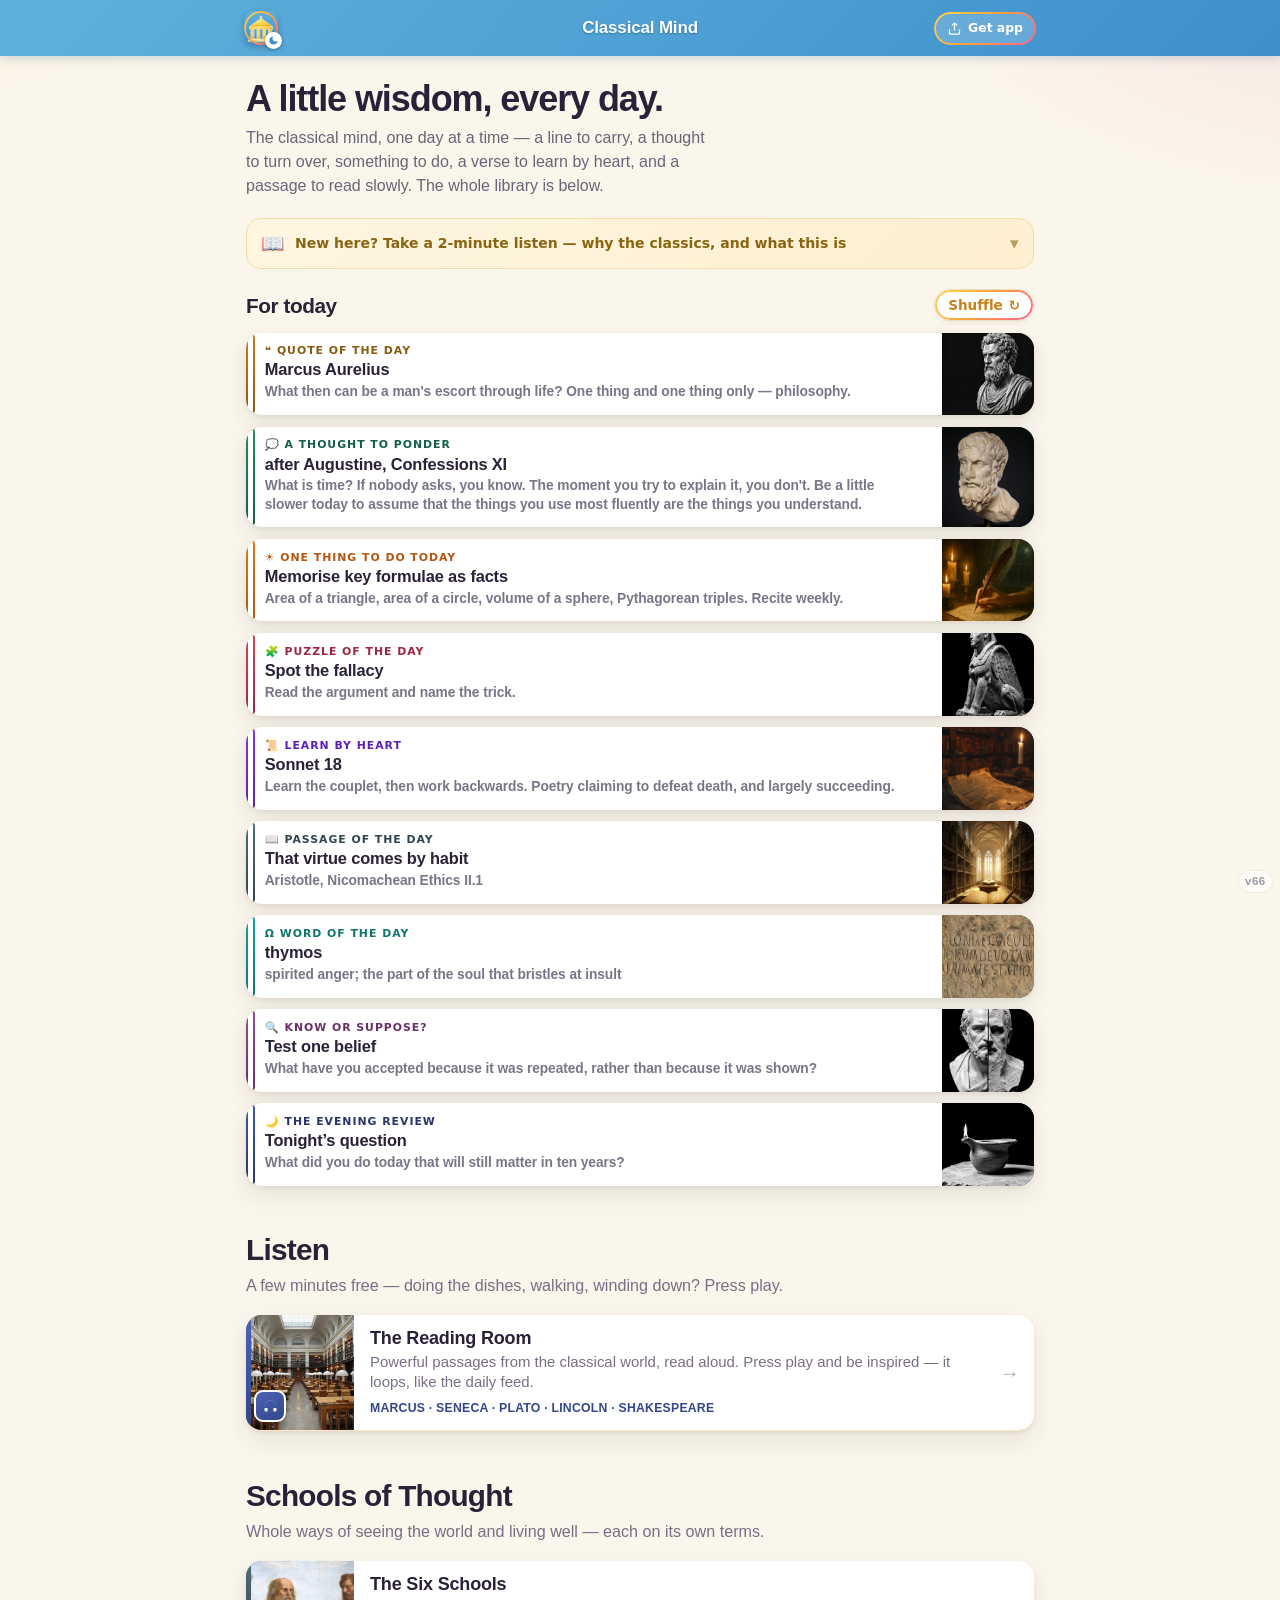
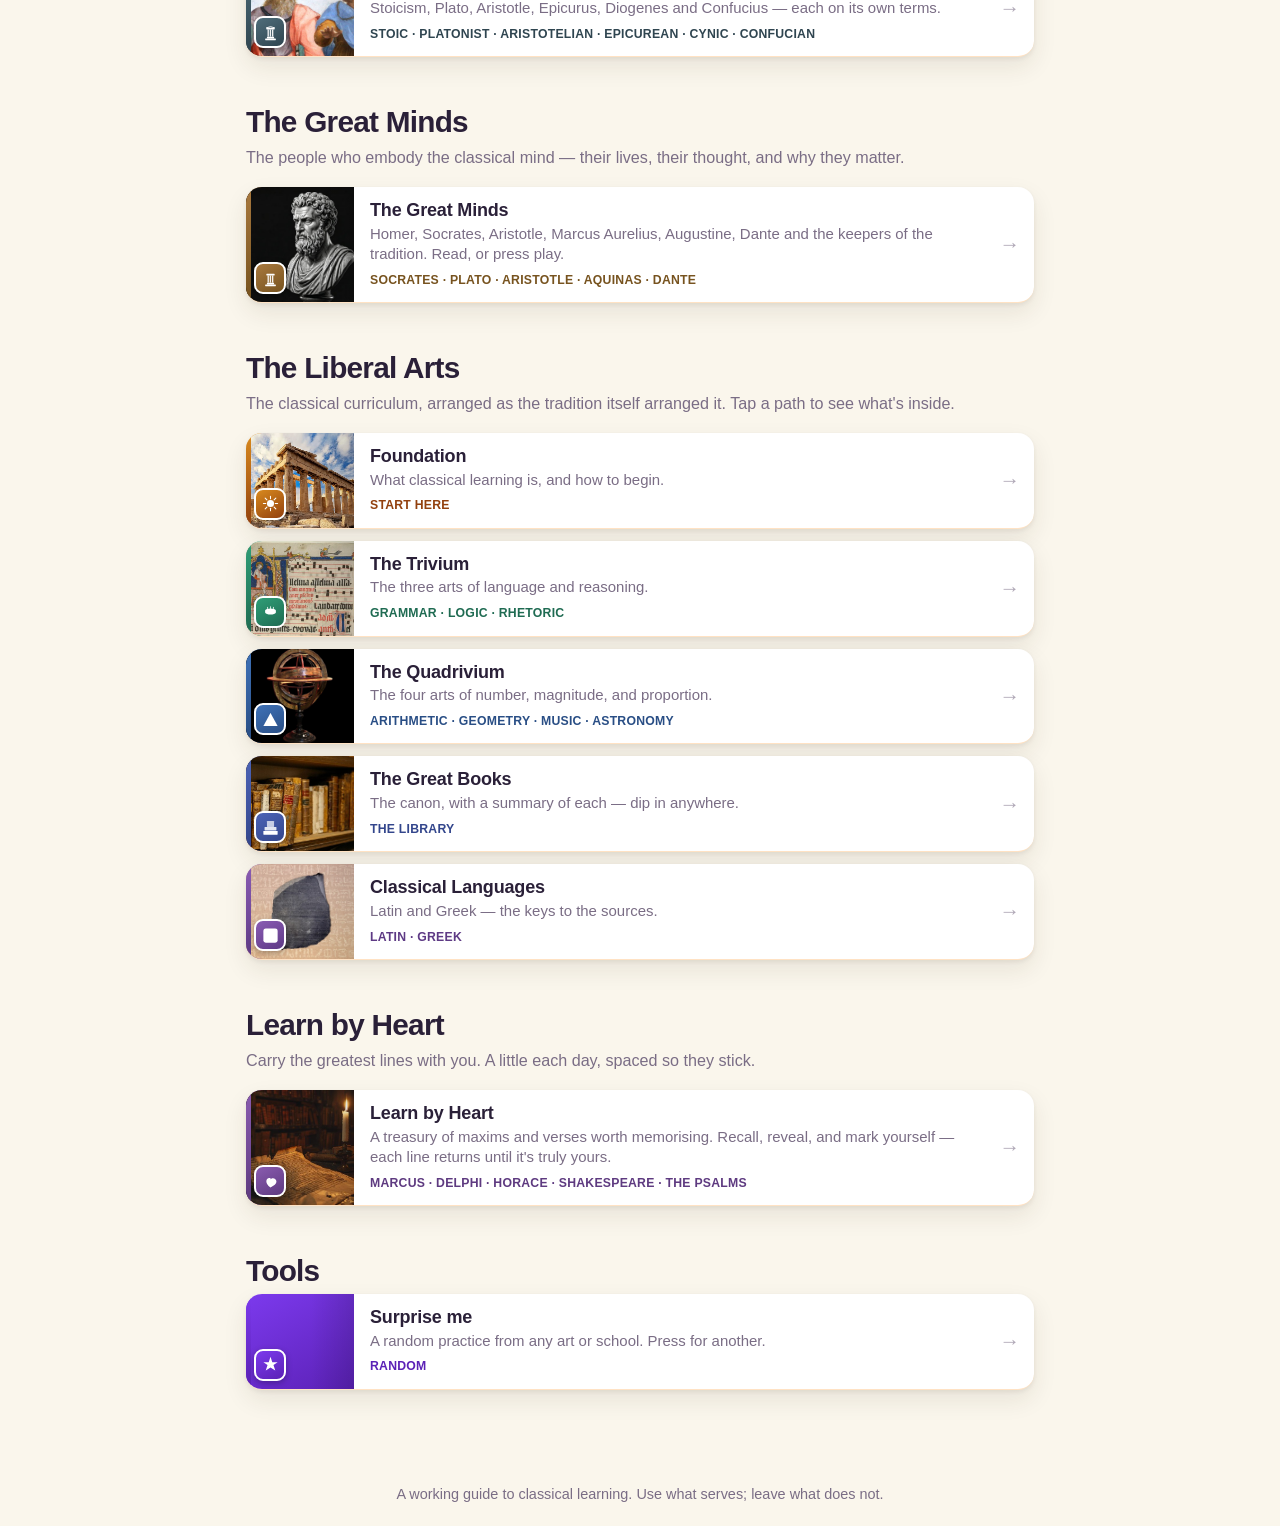
==== commit 58d1cc1f: "The status strip follows the theme — copied from Days Out NI The strip was never wired to the theme " ====
--- a/index.html
+++ b/index.html
@@ -1,26 +1,34 @@
 <!DOCTYPE html>
-<html lang="en">
+<html lang="en" data-chrome-light="#3F8FCB" data-chrome-dark="#1E4463">
 <head>
   <meta charset="UTF-8">
   <meta name="viewport" content="width=device-width, initial-scale=1.0, viewport-fit=cover">
+  <meta name="apple-mobile-web-app-capable" content="yes">
+  <meta name="apple-mobile-web-app-status-bar-style" content="default">
+  <meta name="apple-mobile-web-app-title" content="Classical Mind">
   <meta name="theme-color" content="#3F8FCB">
   <title>Classical Mind — a little wisdom every day</title>
   <link rel="manifest" href="manifest.json">
   <link rel="icon" type="image/png" href="icon-192.png">
   <link rel="apple-touch-icon" href="apple-touch-icon.png">
-  <link rel="stylesheet" href="assets/style.css?v65">
+  <link rel="stylesheet" href="assets/style.css?v66">
   <!-- Theme, applied before first paint so a dark-mode load never flashes
        white. The choice lives in localStorage and is set ONLY by the logo
        toggle in the top-left of the home page; the OS setting is deliberately
-       ignored so the toggle is the single source of truth. -->
+       ignored so the toggle is the single source of truth.
+
+       It also sets theme-color, which is what iOS fills the status bar with.
+       The value comes from data-chrome-light / data-chrome-dark on <html> —
+       the colour of whatever sits directly under the bar on THIS page — so the
+       strip is always the same colour as the top of the page it's sitting on.
+       Copied from Days Out NI, where this exact recipe works. -->
   <script>
     (function () {
-      try {
-        if (localStorage.getItem('classicalmind.theme') !== 'dark') return;
-        document.documentElement.setAttribute('data-theme', 'dark');
-        var m = document.querySelector('meta[name="theme-color"]');
-        if (m) m.setAttribute('content', '#17141F');
-      } catch (e) {}
+      var d = document.documentElement, dark = false;
+      try { dark = localStorage.getItem('classicalmind.theme') === 'dark'; } catch (e) {}
+      d.setAttribute('data-theme', dark ? 'dark' : 'light');
+      var m = document.querySelector('meta[name="theme-color"]');
+      if (m) m.setAttribute('content', d.getAttribute(dark ? 'data-chrome-dark' : 'data-chrome-light'));
     })();
   </script>
   <style>
@@ -715,8 +723,10 @@
 
       function paint(theme) {
         var dark = theme === 'dark';
-        document.documentElement.setAttribute('data-theme', dark ? 'dark' : 'light');
-        if (meta) meta.setAttribute('content', dark ? '#17141F' : '#3F8FCB');
+        var d = document.documentElement;
+        d.setAttribute('data-theme', dark ? 'dark' : 'light');
+        // Same source as the boot script — this page's own chrome pair.
+        if (meta) meta.setAttribute('content', d.getAttribute(dark ? 'data-chrome-dark' : 'data-chrome-light'));
         if (!btn) return;
         var label = dark ? 'Switch to light mode' : 'Switch to dark mode';
         btn.setAttribute('aria-pressed', dark ? 'true' : 'false');
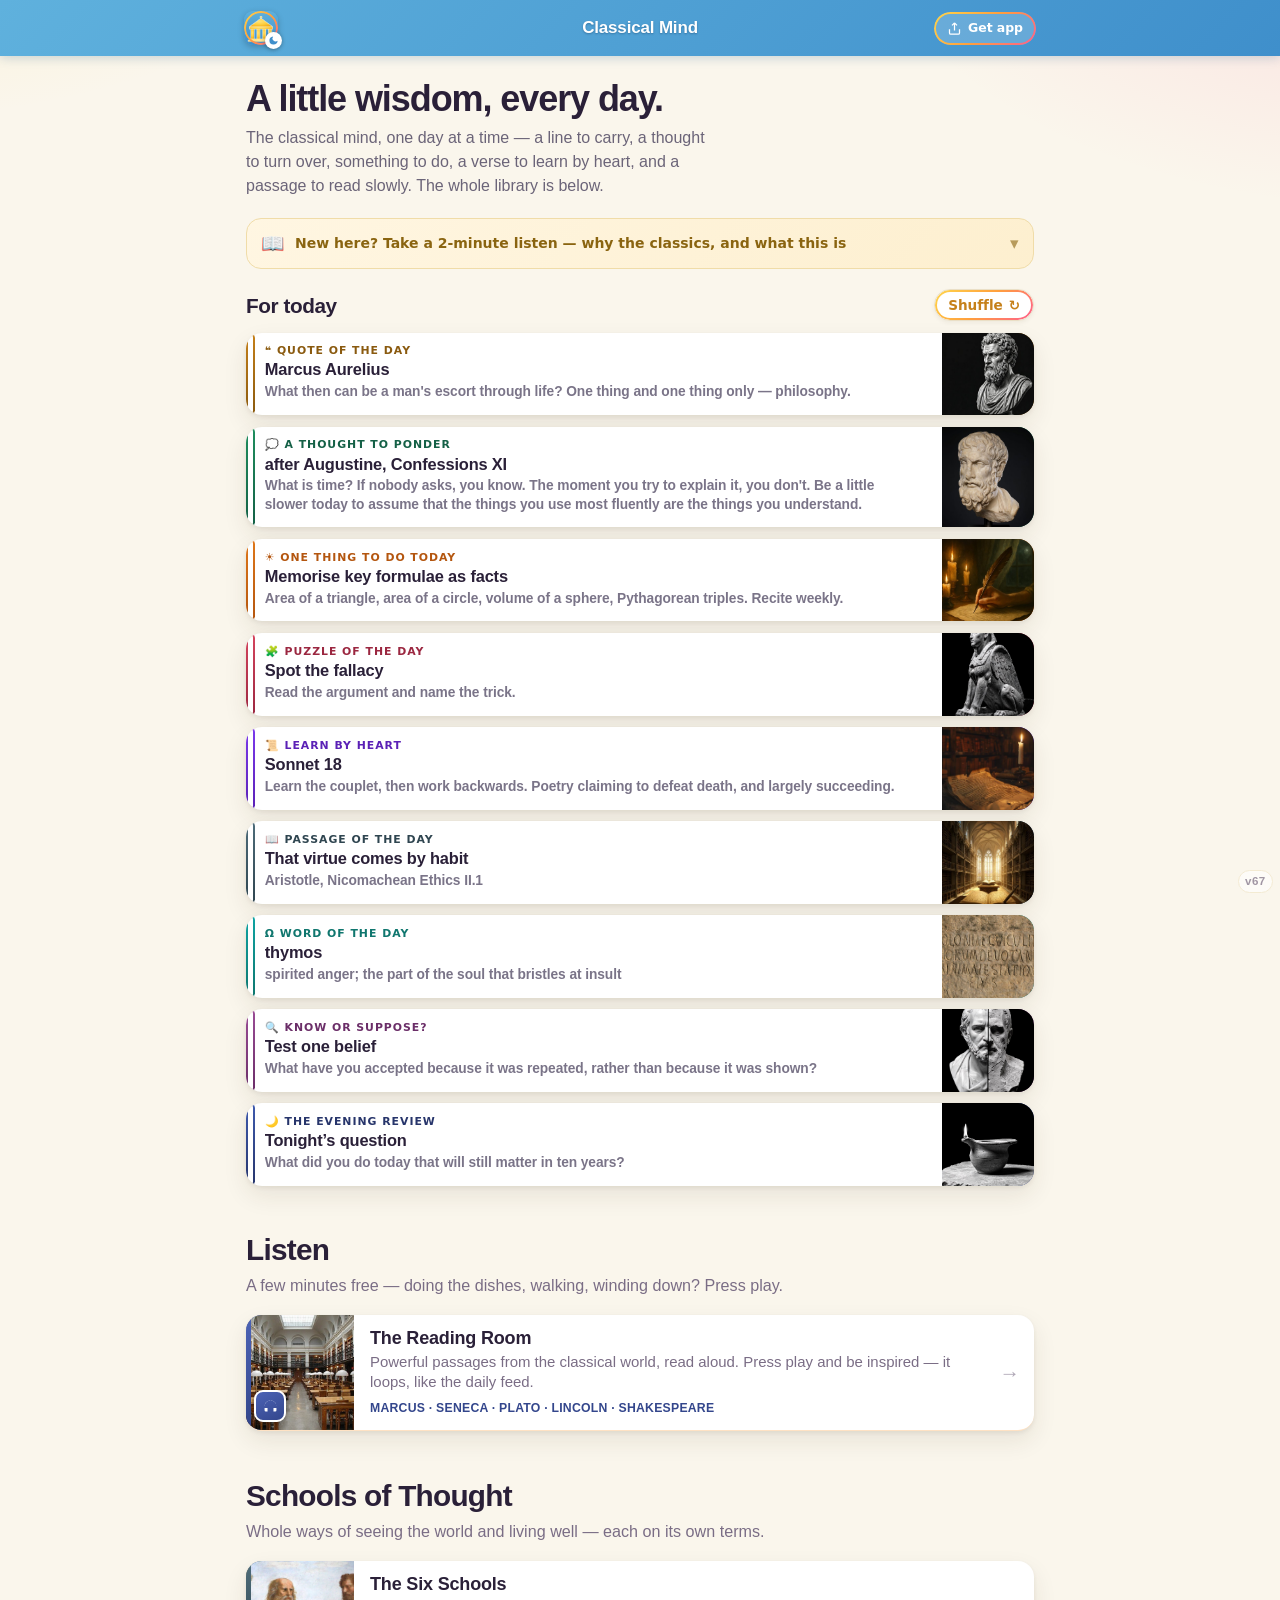
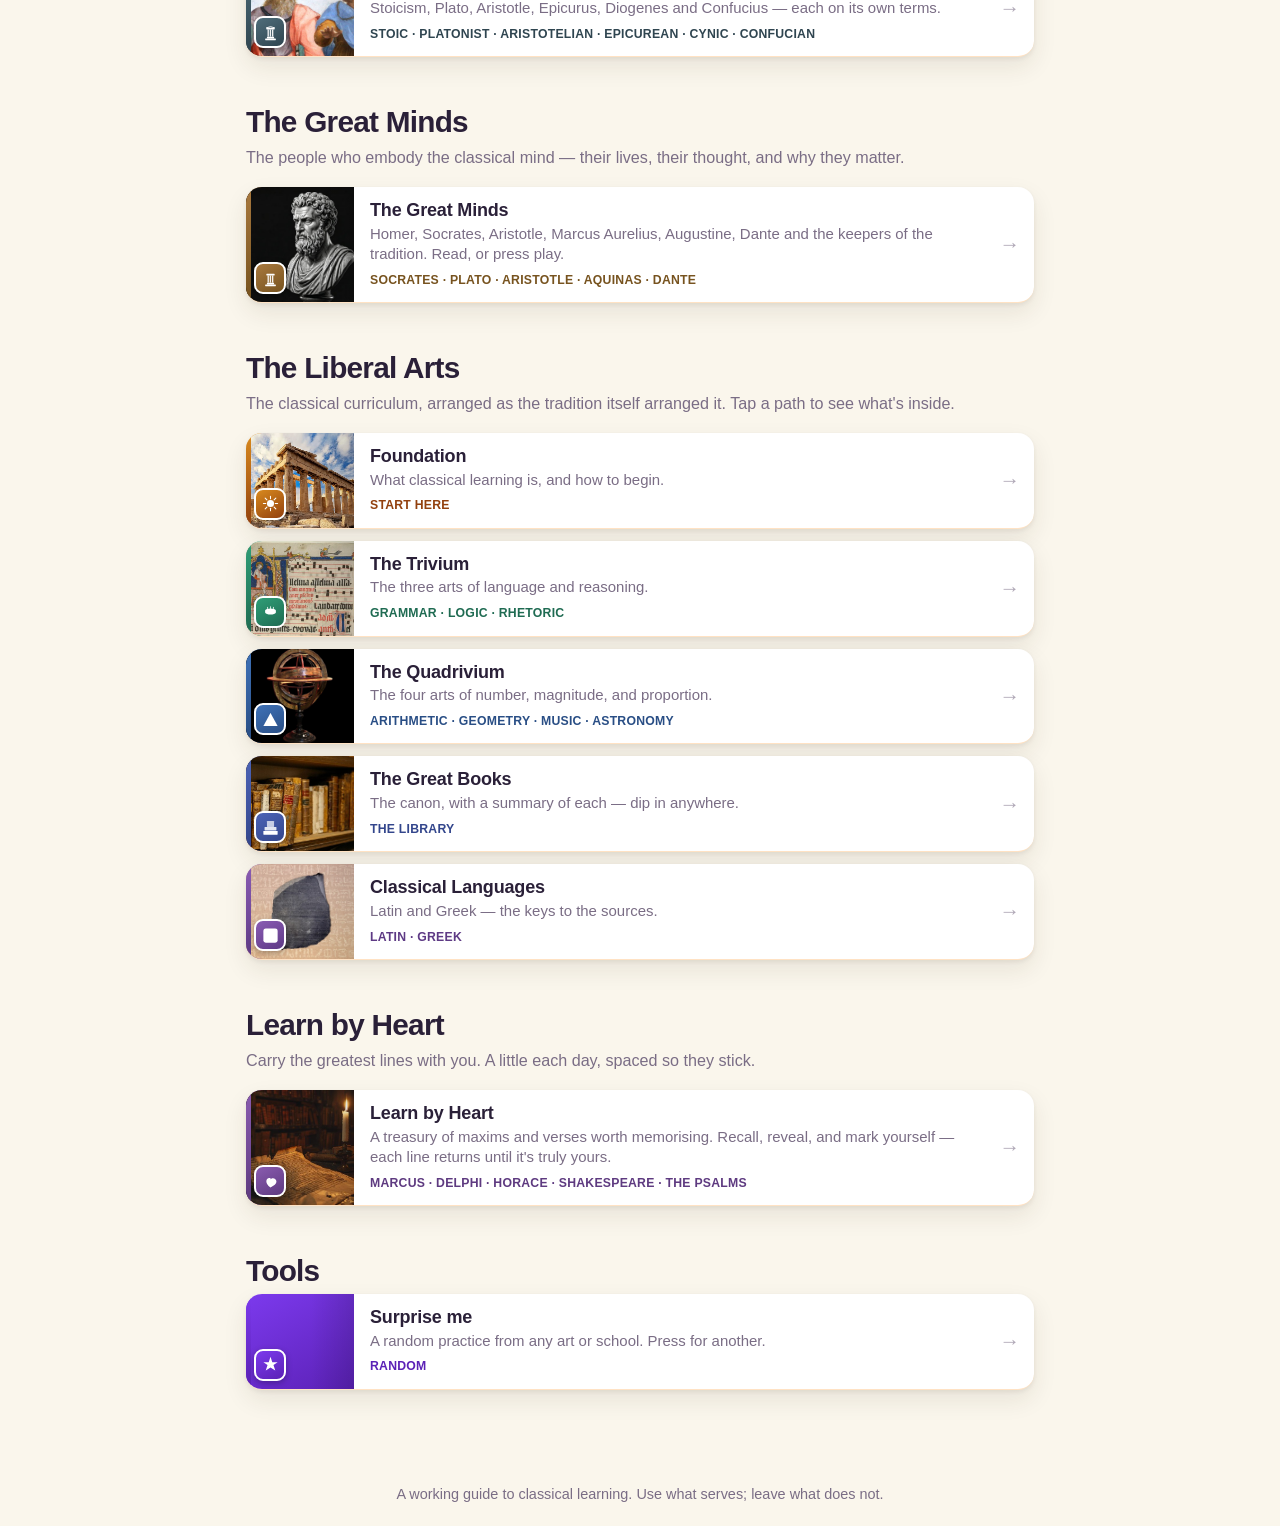
==== commit 7fa50180: "Take the status strip off iOS entirely and paint it ourselves "It stays the same no matter what you " ====
--- a/index.html
+++ b/index.html
@@ -1,17 +1,17 @@
 <!DOCTYPE html>
-<html lang="en" data-chrome-light="#3F8FCB" data-chrome-dark="#1E4463">
+<html lang="en" data-chrome-light="#2E7FB6" data-chrome-dark="#17141F">
 <head>
   <meta charset="UTF-8">
   <meta name="viewport" content="width=device-width, initial-scale=1.0, viewport-fit=cover">
   <meta name="apple-mobile-web-app-capable" content="yes">
-  <meta name="apple-mobile-web-app-status-bar-style" content="default">
+  <meta name="apple-mobile-web-app-status-bar-style" content="black-translucent">
   <meta name="apple-mobile-web-app-title" content="Classical Mind">
-  <meta name="theme-color" content="#3F8FCB">
+  <meta name="theme-color" content="#2E7FB6">
   <title>Classical Mind — a little wisdom every day</title>
   <link rel="manifest" href="manifest.json">
   <link rel="icon" type="image/png" href="icon-192.png">
   <link rel="apple-touch-icon" href="apple-touch-icon.png">
-  <link rel="stylesheet" href="assets/style.css?v66">
+  <link rel="stylesheet" href="assets/style.css?v67">
   <!-- Theme, applied before first paint so a dark-mode load never flashes
        white. The choice lives in localStorage and is set ONLY by the logo
        toggle in the top-left of the home page; the OS setting is deliberately
@@ -35,7 +35,9 @@
     /* ---- App bar ---- */
     body{ --gold:#E7A83C; --gold-deep:#C6811A; --grad-gold:linear-gradient(135deg,#E7A83C,#C6811A);
           --sky:#5FB1DD; --sky-deep:#3F8FCB; --grad-sky-app:linear-gradient(135deg,#5FB1DD,#3F8FCB); }
-    .appbar{ background:var(--grad-sky-app); box-shadow:0 2px 10px rgba(31,90,140,.22); position:sticky; top:0; z-index:40; }
+    .appbar{ background:var(--grad-sky-app); box-shadow:0 2px 10px rgba(31,90,140,.22); position:sticky;
+            /* sticks BELOW the status-bar band, not under it */
+            top:env(safe-area-inset-top,0px); z-index:40; }
     .appbar .row{ display:grid; grid-template-columns:1fr auto 1fr; align-items:center; height:56px; max-width:820px; margin:0 auto; padding:0 14px; }
     .appbar .abico{ width:34px; height:34px; border-radius:9px; justify-self:start; box-shadow:0 2px 6px rgba(0,0,0,.22); }
     .appbar .brand{ justify-self:center; font-weight:800; font-size:17px; letter-spacing:-.01em; color:#fff; text-shadow:0 1px 2px rgba(18,58,96,.4); }
--- a/assets/style.css
+++ b/assets/style.css
@@ -188,7 +188,7 @@
   border-bottom: 1px solid var(--rule);
   padding: 0.7em 1.2em;
   position: sticky;
-  top: 0;
+  top: env(safe-area-inset-top, 0px);
   z-index: 50;
 }
 header.site .wrap {
@@ -776,7 +776,7 @@
   border-radius: var(--radius-pill);
   box-shadow: var(--shadow-sm);
   position: sticky;
-  top: 64px;
+  top: calc(64px + env(safe-area-inset-top, 0px));
   z-index: 20;
 }
 .tab-btn {
@@ -1867,3 +1867,46 @@
 [data-theme="dark"] .tryit-opt.correct { border-color: #3FBE86; background: #14352A; color: #7FE0B4; }
 [data-theme="dark"] .tryit-opt.wrong   { border-color: #E0706C; background: #38191B; color: #F0A19D; }
 [data-theme="dark"] .tryit-fb.ok       { background: #14352A; color: #7FE0B4; }
+
+/* =========================================================================
+   THE STATUS-BAR STRIP
+   With apple-mobile-web-app-status-bar-style: black-translucent the web view
+   runs UNDER the clock, so env(safe-area-inset-top) is a real number and the
+   PAGE paints that band. That takes iOS out of the loop entirely — no
+   theme-color meta, no manifest theme_color, nothing captured at install
+   time. It's an ordinary CSS variable, so it flips with data-theme the
+   instant you tap the logo, exactly like the rest of the app.
+
+   ONE mechanism on EVERY page: this band, and matching top padding so
+   nothing hides behind it. On anything that isn't a notched phone in
+   standalone the inset is 0px, the band has no height, and none of this is
+   visible — so desktop and Safari are untouched.
+
+   The light value is the app's own sky blue, not the cream paper, and that
+   is forced: black-translucent draws the clock, signal and battery WHITE
+   with no light variant, so a cream strip would make them disappear. Days
+   Out NI carries a blue strip in light mode for the same reason.
+   ========================================================================= */
+/* These two are chosen for the CLOCK, which black-translucent always draws
+   white. White on #2E7FB6 is 4.4:1 and on #17141F it's ~18:1, both readable.
+   The app's lighter sky #5FB1DD would only give the clock 2.4:1 — washed out.
+   The dark value is the page's own paper, so on inner pages the band is
+   seamless; in light it reads as a deep-sky bar above the cream, which is
+   what Days Out NI does and why its clock stays legible. */
+:root                  { --chrome: #2E7FB6; }
+[data-theme="dark"]    { --chrome: #17141F; }
+
+body::before {
+  content: "";
+  position: fixed;
+  top: 0; left: 0; right: 0;
+  height: env(safe-area-inset-top, 0px);
+  background: var(--chrome);
+  z-index: 100;
+  pointer-events: none;
+}
+body { padding-top: env(safe-area-inset-top, 0px); }
+
+/* The home page's app bar is sticky, so it has to stick BELOW the band
+   rather than scroll up underneath it. */
+.appbar { top: env(safe-area-inset-top, 0px); }
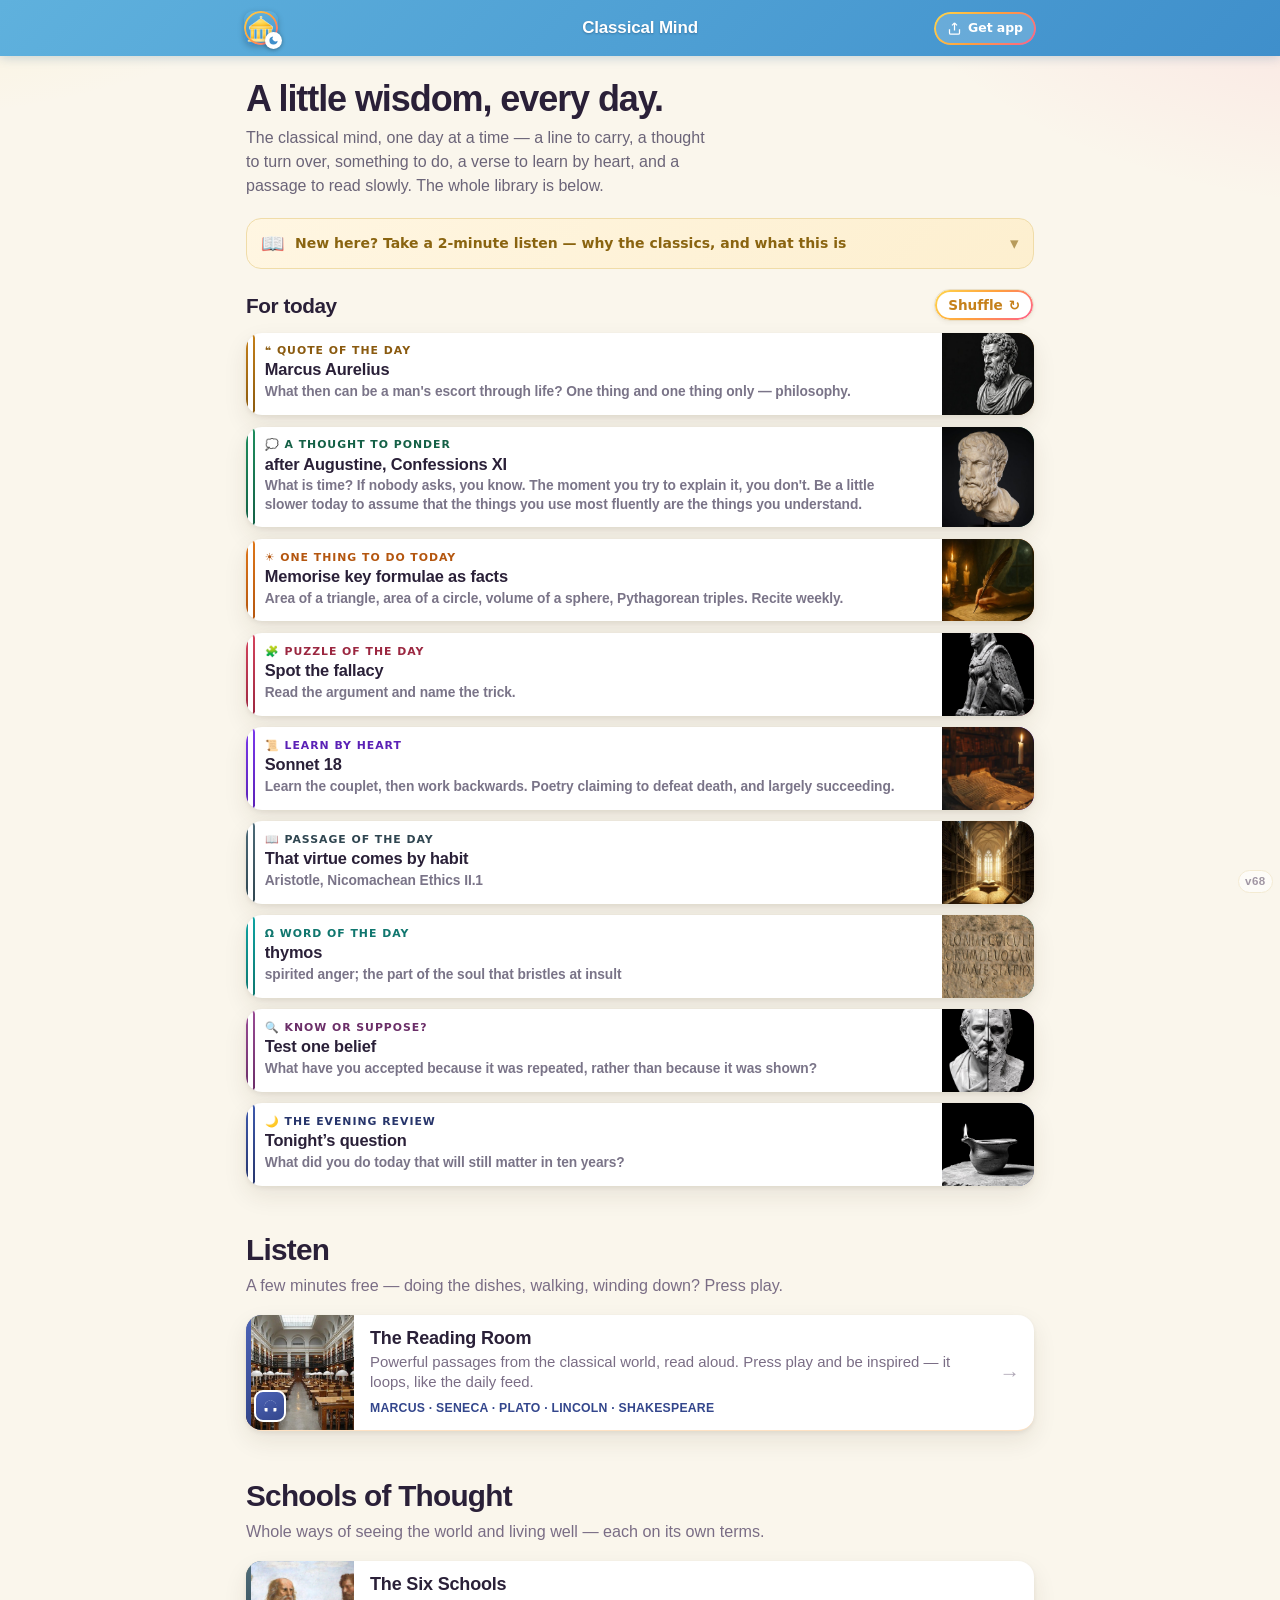
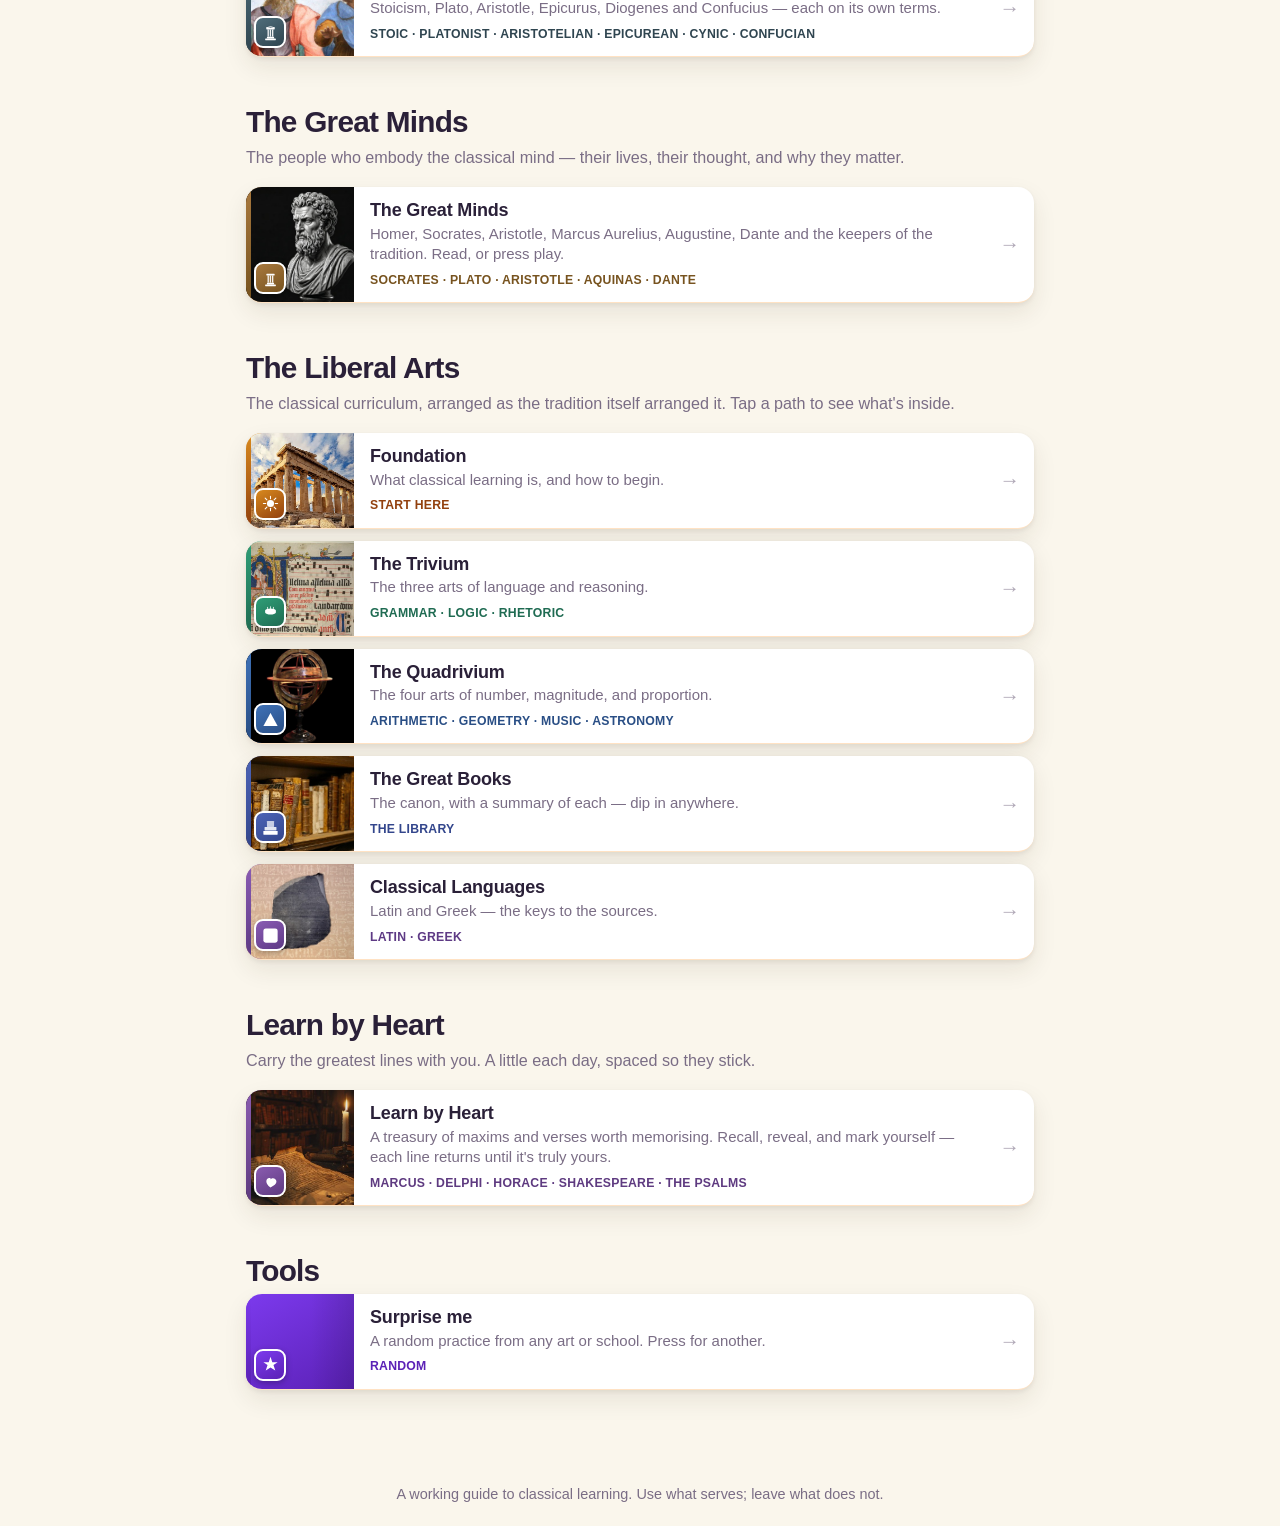
==== commit bb93398a: "Cream strip in light mode: hand the bar back to iOS when it's light The band works, but light mode w" ====
--- a/index.html
+++ b/index.html
@@ -1,34 +1,48 @@
 <!DOCTYPE html>
-<html lang="en" data-chrome-light="#2E7FB6" data-chrome-dark="#17141F">
+<html lang="en">
 <head>
   <meta charset="UTF-8">
   <meta name="viewport" content="width=device-width, initial-scale=1.0, viewport-fit=cover">
   <meta name="apple-mobile-web-app-capable" content="yes">
   <meta name="apple-mobile-web-app-status-bar-style" content="black-translucent">
   <meta name="apple-mobile-web-app-title" content="Classical Mind">
-  <meta name="theme-color" content="#2E7FB6">
+  <meta name="theme-color" content="#FAF6EC">
   <title>Classical Mind — a little wisdom every day</title>
   <link rel="manifest" href="manifest.json">
   <link rel="icon" type="image/png" href="icon-192.png">
   <link rel="apple-touch-icon" href="apple-touch-icon.png">
-  <link rel="stylesheet" href="assets/style.css?v67">
+  <link rel="stylesheet" href="assets/style.css?v68">
   <!-- Theme, applied before first paint so a dark-mode load never flashes
        white. The choice lives in localStorage and is set ONLY by the logo
-       toggle in the top-left of the home page; the OS setting is deliberately
-       ignored so the toggle is the single source of truth.
-
-       It also sets theme-color, which is what iOS fills the status bar with.
-       The value comes from data-chrome-light / data-chrome-dark on <html> —
-       the colour of whatever sits directly under the bar on THIS page — so the
-       strip is always the same colour as the top of the page it's sitting on.
-       Copied from Days Out NI, where this exact recipe works. -->
+       toggle in the top-left of the home page.
+
+       The status strip is handled DIFFERENTLY per theme, and it has to be:
+
+       - DARK: black-translucent. The web view runs under the clock and the
+         page paints the band itself from var(--chrome). iOS draws the clock
+         white, which is right on a near-black strip.
+       - LIGHT: `default`. iOS draws the strip and, crucially, draws the clock
+         BLACK — which is the only way to get a cream strip you can still read
+         the time on. Under black-translucent the clock is white with no light
+         variant, so cream would make it vanish. That is why light mode was
+         blue until now.
+
+       The meta in the HTML stays black-translucent, so if iOS ever ignores
+       this script the DARK strip still works and light mode simply keeps the
+       blue band it has today. It cannot regress. And when `default` is in
+       force, env(safe-area-inset-top) is 0, so the painted band collapses to
+       no height on its own — the two mechanisms can never both be visible. -->
   <script>
     (function () {
       var d = document.documentElement, dark = false;
       try { dark = localStorage.getItem('classicalmind.theme') === 'dark'; } catch (e) {}
       d.setAttribute('data-theme', dark ? 'dark' : 'light');
-      var m = document.querySelector('meta[name="theme-color"]');
-      if (m) m.setAttribute('content', d.getAttribute(dark ? 'data-chrome-dark' : 'data-chrome-light'));
+
+      var tc = document.querySelector('meta[name="theme-color"]');
+      if (tc) tc.setAttribute('content', dark ? '#17141F' : '#FAF6EC');
+
+      var sb = document.querySelector('meta[name="apple-mobile-web-app-status-bar-style"]');
+      if (sb && !dark) sb.setAttribute('content', 'default');
     })();
   </script>
   <style>
@@ -727,8 +741,13 @@
         var dark = theme === 'dark';
         var d = document.documentElement;
         d.setAttribute('data-theme', dark ? 'dark' : 'light');
-        // Same source as the boot script — this page's own chrome pair.
-        if (meta) meta.setAttribute('content', d.getAttribute(dark ? 'data-chrome-dark' : 'data-chrome-light'));
+        // Same two values as the boot script in <head>.
+        if (meta) meta.setAttribute('content', dark ? '#17141F' : '#FAF6EC');
+        // iOS only reads the status-bar style at page load, so switching it
+        // here won't move the strip until the next page — but setting it keeps
+        // this tab consistent with what the next load will do.
+        var sb = document.querySelector('meta[name="apple-mobile-web-app-status-bar-style"]');
+        if (sb) sb.setAttribute('content', dark ? 'black-translucent' : 'default');
         if (!btn) return;
         var label = dark ? 'Switch to light mode' : 'Switch to dark mode';
         btn.setAttribute('aria-pressed', dark ? 'true' : 'false');
--- a/assets/style.css
+++ b/assets/style.css
@@ -1887,12 +1887,15 @@
    with no light variant, so a cream strip would make them disappear. Days
    Out NI carries a blue strip in light mode for the same reason.
    ========================================================================= */
-/* These two are chosen for the CLOCK, which black-translucent always draws
-   white. White on #2E7FB6 is 4.4:1 and on #17141F it's ~18:1, both readable.
-   The app's lighter sky #5FB1DD would only give the clock 2.4:1 — washed out.
-   The dark value is the page's own paper, so on inner pages the band is
-   seamless; in light it reads as a deep-sky bar above the cream, which is
-   what Days Out NI does and why its clock stays legible. */
+/* DARK is the case that matters here: black-translucent is in force, the band
+   is ours, and #17141F is the page's own paper so the seam disappears. The
+   clock is drawn white over it at ~18:1.
+
+   LIGHT normally hands the strip back to iOS (see the boot script), which
+   collapses this band to no height because env(safe-area-inset-top) becomes
+   0. The blue below is only the fallback for if that hand-back is ignored —
+   and it has to be a deep blue, not the cream paper, because in that case the
+   clock is white and white on cream is invisible. */
 :root                  { --chrome: #2E7FB6; }
 [data-theme="dark"]    { --chrome: #17141F; }
 
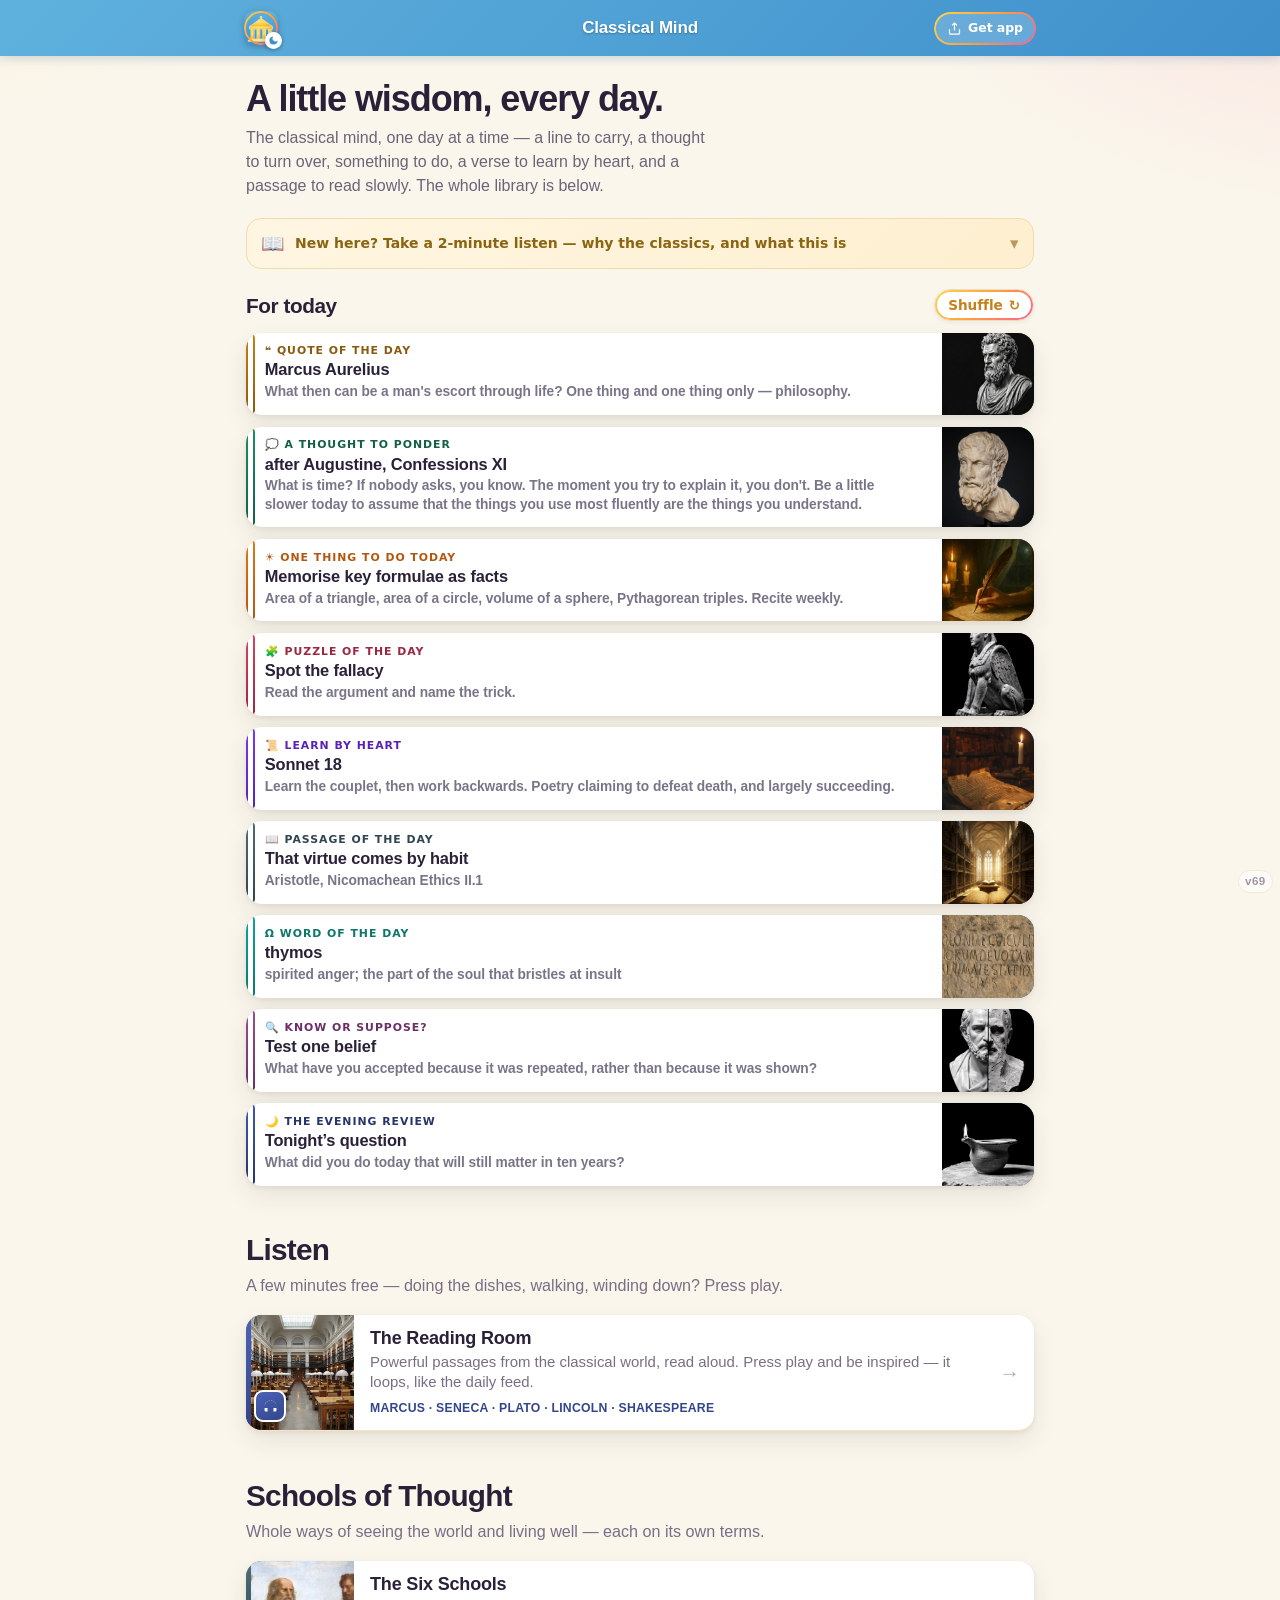
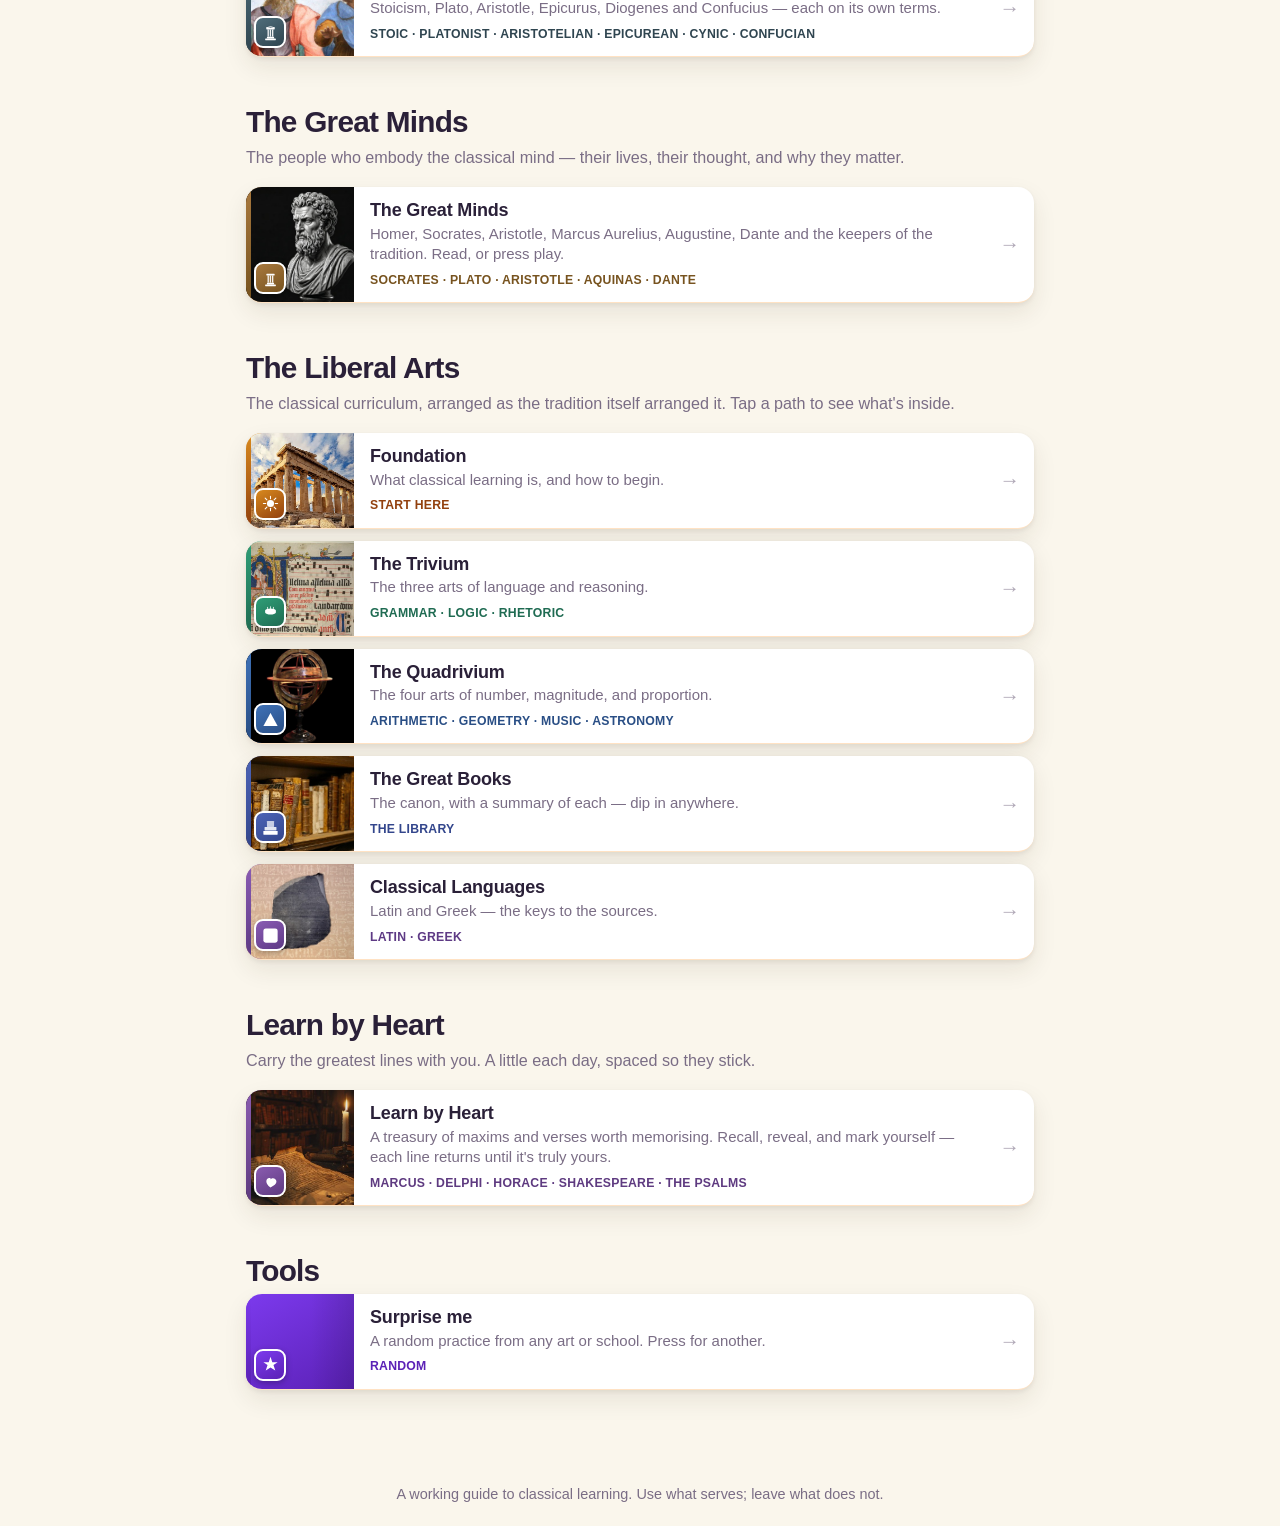
==== commit 014610ab: "Cream strip in light mode, as asked The strip is now the page's own paper in both themes: #FAF6EC in" ====
--- a/index.html
+++ b/index.html
@@ -11,38 +11,26 @@
   <link rel="manifest" href="manifest.json">
   <link rel="icon" type="image/png" href="icon-192.png">
   <link rel="apple-touch-icon" href="apple-touch-icon.png">
-  <link rel="stylesheet" href="assets/style.css?v68">
+  <link rel="stylesheet" href="assets/style.css?v69">
   <!-- Theme, applied before first paint so a dark-mode load never flashes
        white. The choice lives in localStorage and is set ONLY by the logo
        toggle in the top-left of the home page.
 
-       The status strip is handled DIFFERENTLY per theme, and it has to be:
-
-       - DARK: black-translucent. The web view runs under the clock and the
-         page paints the band itself from var(--chrome). iOS draws the clock
-         white, which is right on a near-black strip.
-       - LIGHT: `default`. iOS draws the strip and, crucially, draws the clock
-         BLACK — which is the only way to get a cream strip you can still read
-         the time on. Under black-translucent the clock is white with no light
-         variant, so cream would make it vanish. That is why light mode was
-         blue until now.
-
-       The meta in the HTML stays black-translucent, so if iOS ever ignores
-       this script the DARK strip still works and light mode simply keeps the
-       blue band it has today. It cannot regress. And when `default` is in
-       force, env(safe-area-inset-top) is 0, so the painted band collapses to
-       no height on its own — the two mechanisms can never both be visible. -->
+       The strip behind the clock is painted by the page itself — see "THE
+       STATUS-BAR STRIP" in style.css. iOS is not involved: it reads
+       status-bar-style and theme-color from the STATIC metas at load and
+       ignores any change made from script (tested — v66 changed theme-color
+       per theme and the strip never moved; v68 relaxed status-bar-style to
+       `default` for light and a fresh reinstall still showed our band). So the
+       only thing this script does for the strip is keep theme-color roughly
+       honest for Android and Safari. -->
   <script>
     (function () {
       var d = document.documentElement, dark = false;
       try { dark = localStorage.getItem('classicalmind.theme') === 'dark'; } catch (e) {}
       d.setAttribute('data-theme', dark ? 'dark' : 'light');
-
       var tc = document.querySelector('meta[name="theme-color"]');
       if (tc) tc.setAttribute('content', dark ? '#17141F' : '#FAF6EC');
-
-      var sb = document.querySelector('meta[name="apple-mobile-web-app-status-bar-style"]');
-      if (sb && !dark) sb.setAttribute('content', 'default');
     })();
   </script>
   <style>
@@ -743,11 +731,7 @@
         d.setAttribute('data-theme', dark ? 'dark' : 'light');
         // Same two values as the boot script in <head>.
         if (meta) meta.setAttribute('content', dark ? '#17141F' : '#FAF6EC');
-        // iOS only reads the status-bar style at page load, so switching it
-        // here won't move the strip until the next page — but setting it keeps
-        // this tab consistent with what the next load will do.
-        var sb = document.querySelector('meta[name="apple-mobile-web-app-status-bar-style"]');
-        if (sb) sb.setAttribute('content', dark ? 'black-translucent' : 'default');
+
         if (!btn) return;
         var label = dark ? 'Switch to light mode' : 'Switch to dark mode';
         btn.setAttribute('aria-pressed', dark ? 'true' : 'false');
--- a/assets/style.css
+++ b/assets/style.css
@@ -1887,16 +1887,20 @@
    with no light variant, so a cream strip would make them disappear. Days
    Out NI carries a blue strip in light mode for the same reason.
    ========================================================================= */
-/* DARK is the case that matters here: black-translucent is in force, the band
-   is ours, and #17141F is the page's own paper so the seam disappears. The
-   clock is drawn white over it at ~18:1.
-
-   LIGHT normally hands the strip back to iOS (see the boot script), which
-   collapses this band to no height because env(safe-area-inset-top) becomes
-   0. The blue below is only the fallback for if that hand-back is ignored —
-   and it has to be a deep blue, not the cream paper, because in that case the
-   clock is white and white on cream is invisible. */
-:root                  { --chrome: #2E7FB6; }
+/* The band is the page's own paper in both themes, so the strip simply reads
+   as more of the app: cream in light, near-black in dark.
+
+   KNOWN TRADE-OFF, and it is the user's explicit call (asked for three times,
+   2026-08-29): black-translucent draws the clock, signal and battery WHITE
+   with no light variant, so on the cream strip the clock is white-on-cream and
+   may be faint or invisible. The deep-sky #2E7FB6 that was here before gave it
+   4.4:1 but read as a blue bar, which is not what was wanted. There is no
+   third option — white needs a background at or below ~30% luminance and cream
+   is 91%. Reverting is one line: put #2E7FB6 back below.
+
+   `color-scheme: light` is declared explicitly on the off-chance WebKit uses
+   it to darken the status-bar glyphs; harmless either way. */
+:root                  { --chrome: #FAF6EC; color-scheme: light; }
 [data-theme="dark"]    { --chrome: #17141F; }
 
 body::before {
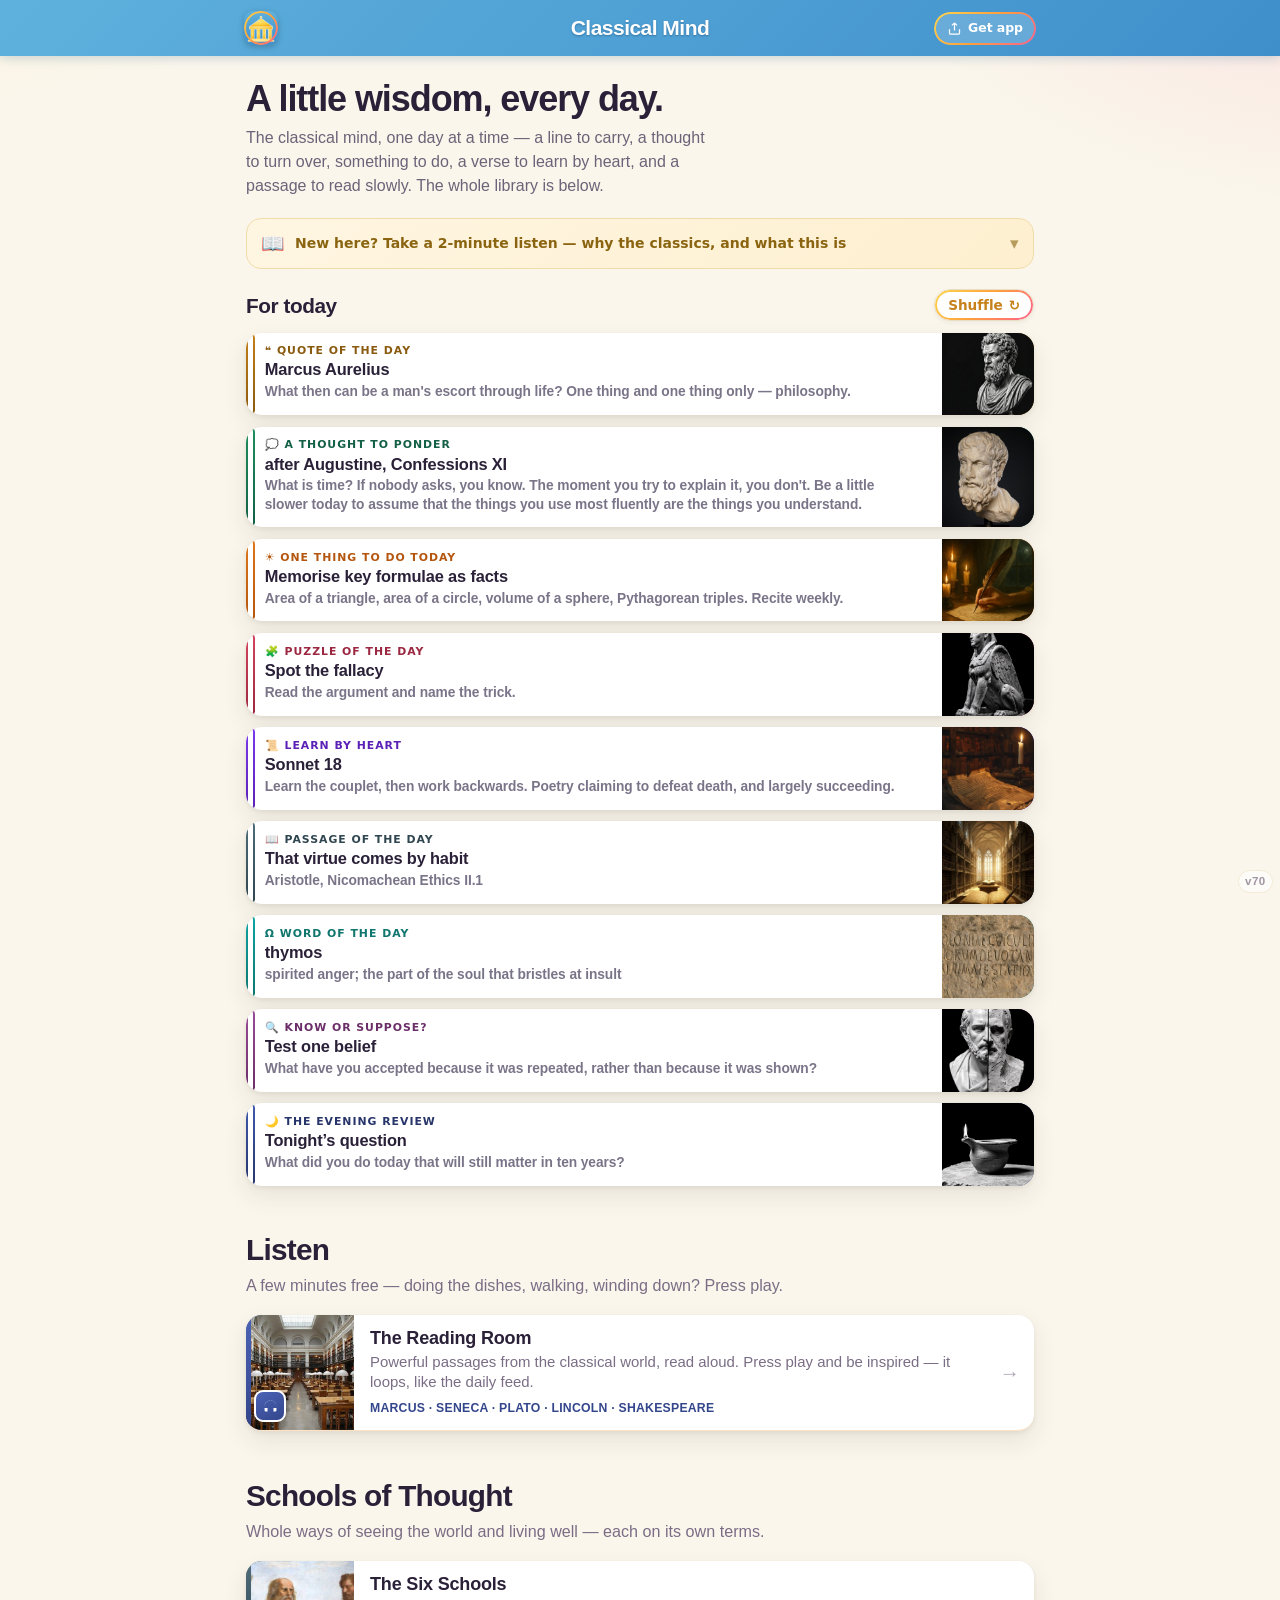
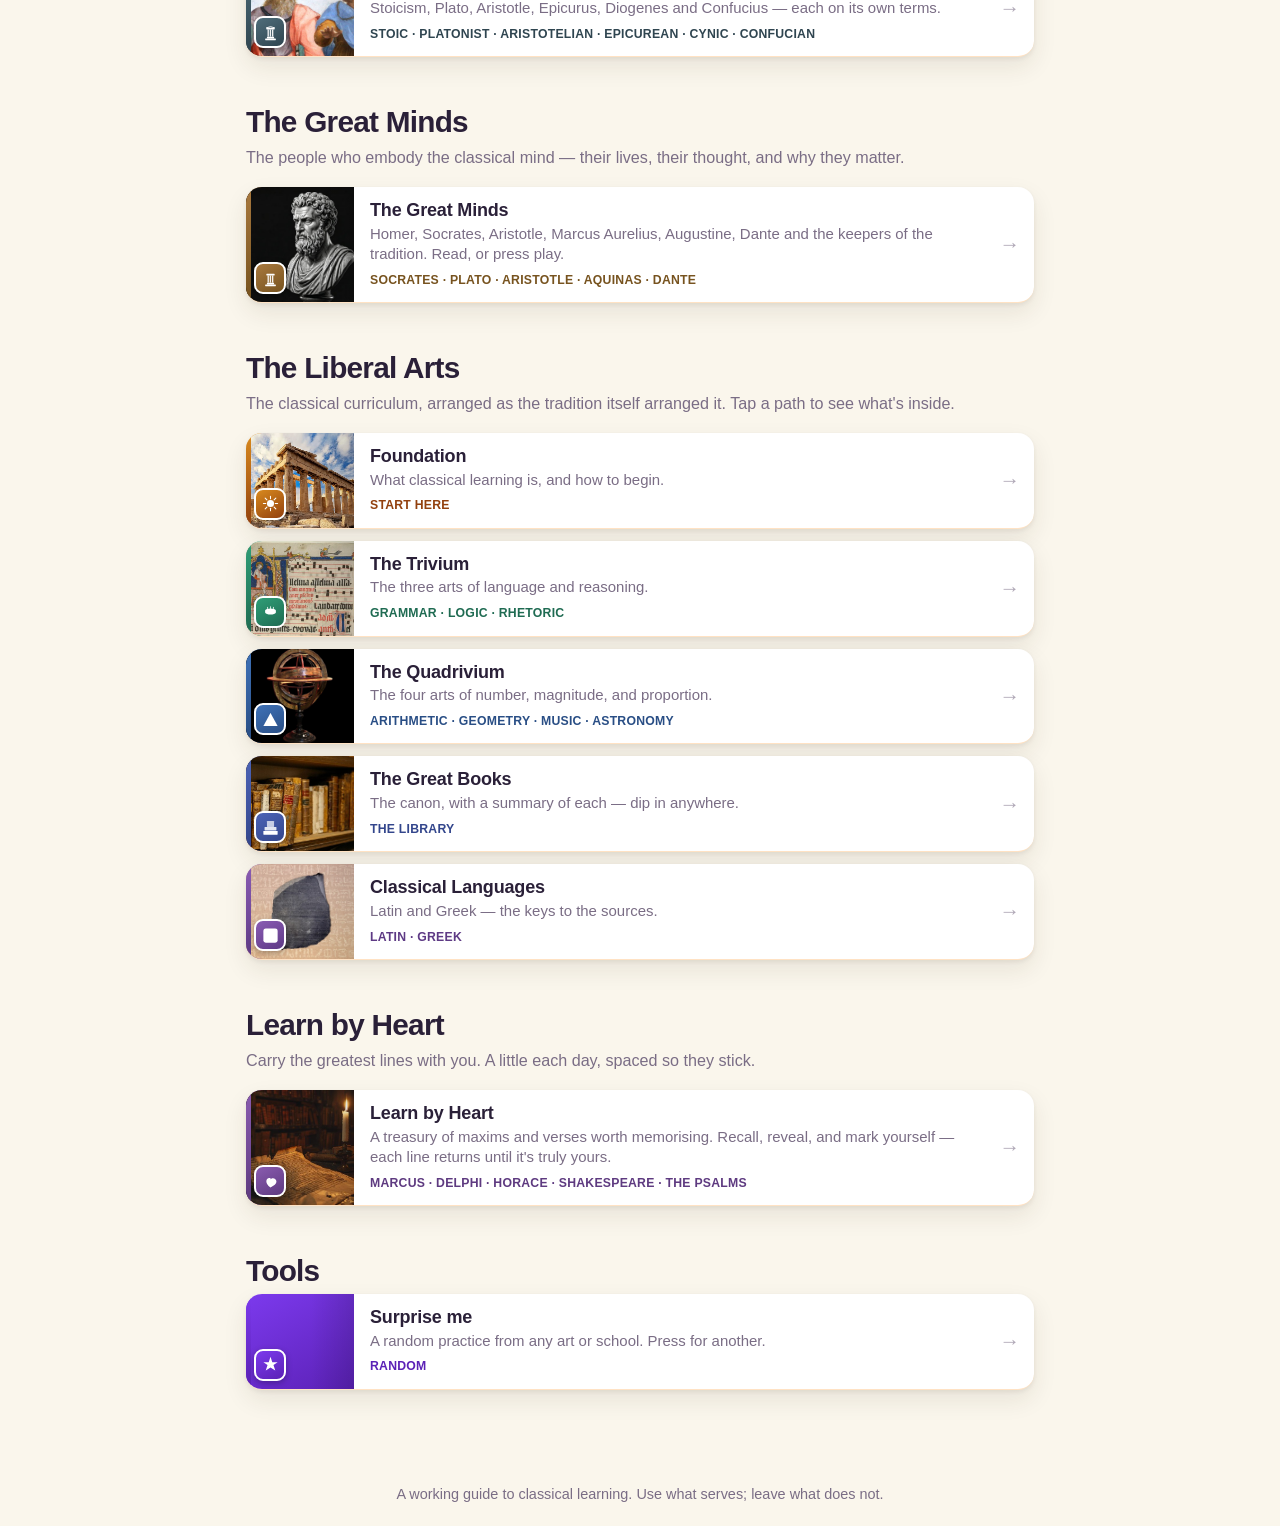
==== commit 56c9a52e: "Plain icon, chunkier title, and the strip test pages are gone - The moon/sun badge is off the app ic" ====
--- a/index.html
+++ b/index.html
@@ -11,7 +11,7 @@
   <link rel="manifest" href="manifest.json">
   <link rel="icon" type="image/png" href="icon-192.png">
   <link rel="apple-touch-icon" href="apple-touch-icon.png">
-  <link rel="stylesheet" href="assets/style.css?v69">
+  <link rel="stylesheet" href="assets/style.css?v70">
   <!-- Theme, applied before first paint so a dark-mode load never flashes
        white. The choice lives in localStorage and is set ONLY by the logo
        toggle in the top-left of the home page.
@@ -42,7 +42,11 @@
             top:env(safe-area-inset-top,0px); z-index:40; }
     .appbar .row{ display:grid; grid-template-columns:1fr auto 1fr; align-items:center; height:56px; max-width:820px; margin:0 auto; padding:0 14px; }
     .appbar .abico{ width:34px; height:34px; border-radius:9px; justify-self:start; box-shadow:0 2px 6px rgba(0,0,0,.22); }
-    .appbar .brand{ justify-self:center; font-weight:800; font-size:17px; letter-spacing:-.01em; color:#fff; text-shadow:0 1px 2px rgba(18,58,96,.4); }
+    .appbar .brand{ justify-self:center; font-weight:900; font-size:21px; letter-spacing:-.025em;
+                   white-space:nowrap; color:#fff; text-shadow:0 1px 2px rgba(18,58,96,.4); }
+    /* On the narrowest phones the icon and the Get-app pill leave less room,
+       so the title eases off rather than wrapping or colliding. */
+    @media(max-width:360px){ .appbar .brand{ font-size:19px; } }
     .appbar .hbtn{ justify-self:end; display:inline-flex; align-items:center; gap:6px; color:#fff; background:rgba(255,255,255,.18); border:0; cursor:pointer; font:700 12.5px/1 -apple-system,system-ui,sans-serif; padding:9px 13px; border-radius:999px; }
     .appbar .hbtn svg{ width:15px; height:15px; }
     @media(max-width:440px){ .appbar .hbtn span{ display:none; } }
@@ -144,16 +148,6 @@
     .abico-btn:active{ transform:scale(.93); }
     .abico-btn:focus-visible{ outline:2px solid #fff; outline-offset:3px; }
     .abico-btn .abico{ display:block; }
-    /* Small moon/sun badge on the corner of the logo, so it reads as a switch
-       rather than a decoration. Moon while light, sun while dark. */
-    .abico-badge{ position:absolute; right:-4px; bottom:-4px; width:17px; height:17px; border-radius:50%;
-      background:#fff; color:#3F8FCB; display:grid; place-items:center;
-      box-shadow:0 1px 4px rgba(0,0,0,.32); }
-    .abico-badge svg{ width:11px; height:11px; display:block; }
-    .abico-badge .ab-sun{ display:none; }
-    [data-theme="dark"] .abico-badge{ background:#FFDD7A; color:#4A3410; }
-    [data-theme="dark"] .abico-badge .ab-moon{ display:none; }
-    [data-theme="dark"] .abico-badge .ab-sun{ display:block; }
 
     /* ---- Dark-mode touch-ups: the few spots no variable reaches ---- */
     /* Brand accents on the home page are declared on <body>, so they need a
@@ -193,10 +187,6 @@
       <button type="button" class="abico-btn" id="themeToggle" aria-pressed="false"
               title="Switch to dark mode" aria-label="Switch to dark mode">
         <img src="icon-192.png" alt="Classical Mind" class="abico">
-        <span class="abico-badge" aria-hidden="true">
-          <svg class="ab-moon" viewBox="0 0 24 24" fill="currentColor"><path d="M21 12.79A9 9 0 1 1 11.21 3 7 7 0 0 0 21 12.79z"/></svg>
-          <svg class="ab-sun" viewBox="0 0 24 24" fill="currentColor"><circle cx="12" cy="12" r="4.6"/><g stroke="currentColor" stroke-width="2" stroke-linecap="round"><path d="M12 1.6v2.6M12 19.8v2.6M1.6 12h2.6M19.8 12h2.6M4.6 4.6l1.9 1.9M17.5 17.5l1.9 1.9M19.4 4.6l-1.9 1.9M6.5 17.5l-1.9 1.9"/></g></svg>
-        </span>
       </button>
       <span class="brand">Classical Mind</span>
       <button class="hbtn" onclick="openInstall()" title="Add to Home Screen">
